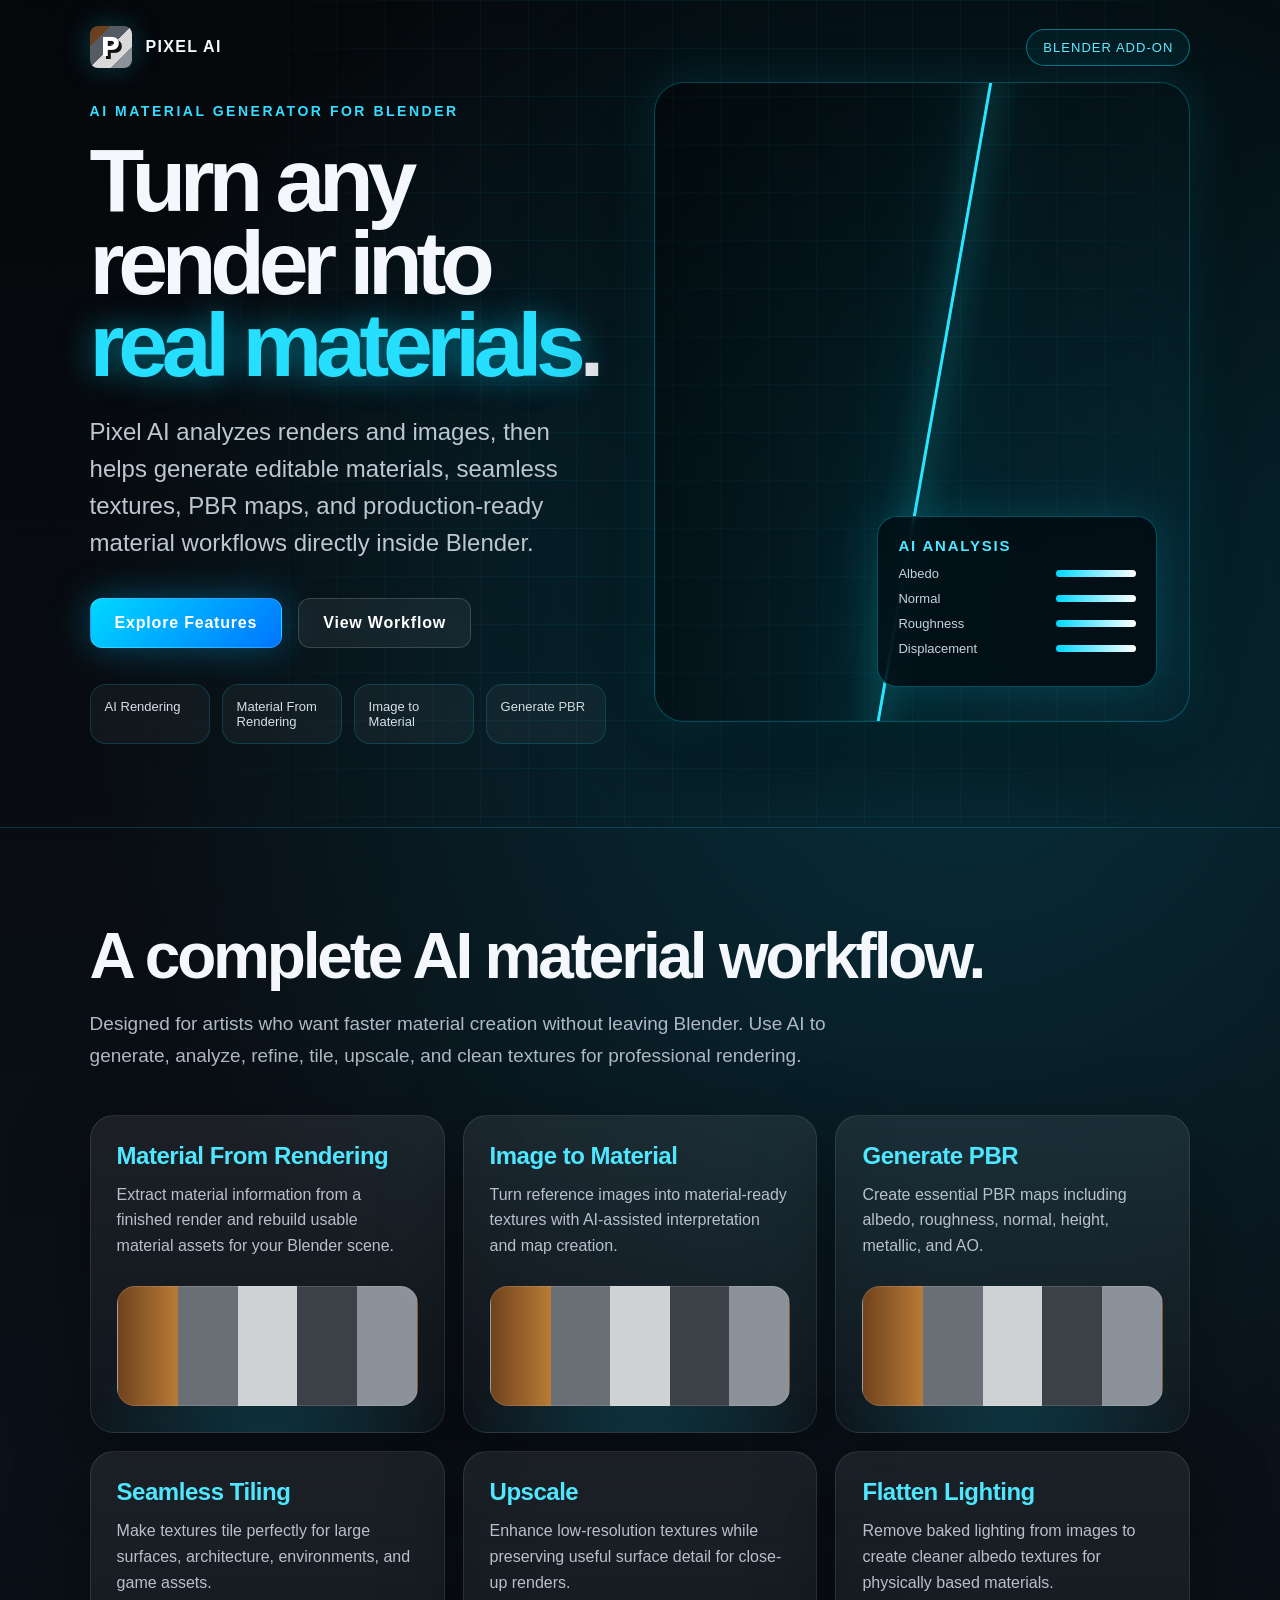
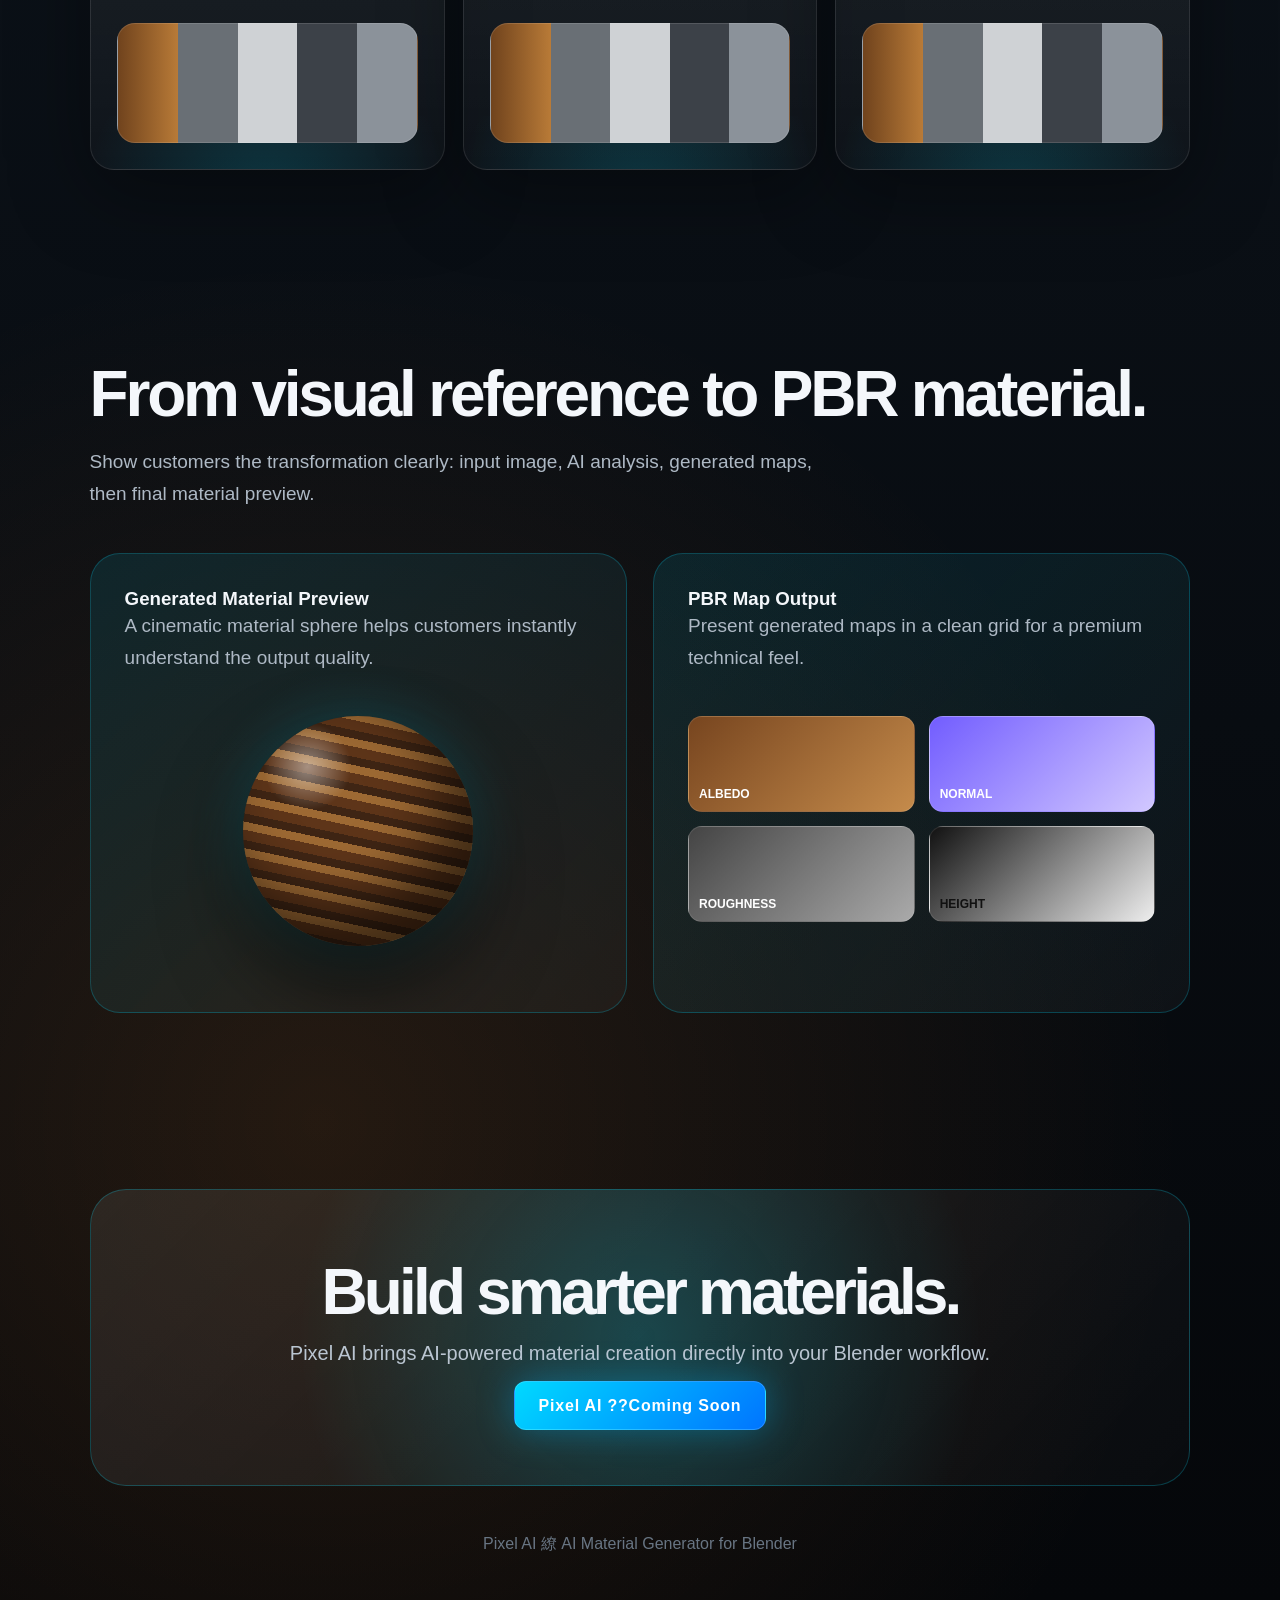
==== index.html @ 874cef68 "First draft html" ====
<!DOCTYPE html>
<html lang="en">
<head>
  <meta charset="UTF-8" />
  <meta name="viewport" content="width=device-width, initial-scale=1.0" />
  <title>Pixel AI ??Blender AI Material Addon</title>
  <link rel="stylesheet" href="index.css" />
  <script src="index.js" defer></script>
</head>
<body>
  <main class="page">
    <section class="hero">
      <div class="nav">
        <div class="brand">
          <div class="logo"><span>P</span></div>
          PIXEL AI
        </div>
        <div class="pill">BLENDER ADD-ON</div>
      </div>
      <div class="hero-content">
        <div class="eyebrow">AI MATERIAL GENERATOR FOR BLENDER</div>
        <h1>Turn any render into <span class="highlight">real materials</span>.</h1>
        <p class="subtitle">Pixel AI analyzes renders and images, then helps generate editable materials, seamless textures, PBR maps, and production-ready material workflows directly inside Blender.</p>
        <div class="actions">
          <a class="button primary" href="#features">Explore Features</a>
          <a class="button secondary" href="#workflow">View Workflow</a>
        </div>
        <div class="feature-strip">
          <div class="mini-card">AI Rendering</div>
          <div class="mini-card">Material From Rendering</div>
          <div class="mini-card">Image to Material</div>
          <div class="mini-card">Generate PBR</div>
        </div>
      </div>
      <div class="visual">
        <div class="scan-line"></div>
        <div class="floating-panel">
          <h3>AI ANALYSIS</h3>
          <div class="map-row"><span>Albedo</span><div class="bar"></div></div>
          <div class="map-row"><span>Normal</span><div class="bar"></div></div>
          <div class="map-row"><span>Roughness</span><div class="bar"></div></div>
          <div class="map-row"><span>Displacement</span><div class="bar"></div></div>
        </div>
      </div>
    </section>

    <section class="section" id="features">
      <h2 class="section-title">A complete AI material workflow.</h2>
      <p class="section-text">Designed for artists who want faster material creation without leaving Blender. Use AI to generate, analyze, refine, tile, upscale, and clean textures for professional rendering.</p>
      <div class="grid">
        <div class="card">
          <h3>Material From Rendering</h3>
          <p>Extract material information from a finished render and rebuild usable material assets for your Blender scene.</p>
          <div class="material-preview"></div>
        </div>
        <div class="card">
          <h3>Image to Material</h3>
          <p>Turn reference images into material-ready textures with AI-assisted interpretation and map creation.</p>
          <div class="material-preview"></div>
        </div>
        <div class="card">
          <h3>Generate PBR</h3>
          <p>Create essential PBR maps including albedo, roughness, normal, height, metallic, and AO.</p>
          <div class="material-preview"></div>
        </div>
        <div class="card">
          <h3>Seamless Tiling</h3>
          <p>Make textures tile perfectly for large surfaces, architecture, environments, and game assets.</p>
          <div class="material-preview"></div>
        </div>
        <div class="card">
          <h3>Upscale</h3>
          <p>Enhance low-resolution textures while preserving useful surface detail for close-up renders.</p>
          <div class="material-preview"></div>
        </div>
        <div class="card">
          <h3>Flatten Lighting</h3>
          <p>Remove baked lighting from images to create cleaner albedo textures for physically based materials.</p>
          <div class="material-preview"></div>
        </div>
      </div>
    </section>

    <section class="section" id="workflow">
      <h2 class="section-title">From visual reference to PBR material.</h2>
      <p class="section-text">Show customers the transformation clearly: input image, AI analysis, generated maps, then final material preview.</p>
      <div class="workflow">
        <div class="big-panel">
          <h3>Generated Material Preview</h3>
          <p class="section-text">A cinematic material sphere helps customers instantly understand the output quality.</p>
          <div class="sphere"></div>
        </div>
        <div class="big-panel">
          <h3>PBR Map Output</h3>
          <p class="section-text">Present generated maps in a clean grid for a premium technical feel.</p>
          <div class="maps">
            <div class="map">ALBEDO</div>
            <div class="map">NORMAL</div>
            <div class="map">ROUGHNESS</div>
            <div class="map">HEIGHT</div>
          </div>
        </div>
      </div>
    </section>

    <section class="footer-cta">
      <h2>Build smarter materials.</h2>
      <p>Pixel AI brings AI-powered material creation directly into your Blender workflow.</p>
      <a class="button primary" href="#">Pixel AI ??Coming Soon</a>
    </section>
    <footer>Pixel AI 繚 AI Material Generator for Blender</footer>
  </main>
</body>
</html>
---- index.css ----
* {
  box-sizing: border-box;
  margin: 0;
  padding: 0;
}

body {
  background: #05070a;
  color: #f4f7fb;
  font-family: Inter, Arial, sans-serif;
  overflow-x: hidden;
}

.page {
  width: 100%;
  background:
    radial-gradient(circle at 75% 20%, rgba(0, 210, 255, .18), transparent 32%),
    radial-gradient(circle at 25% 85%, rgba(255, 140, 40, .12), transparent 30%),
    linear-gradient(180deg, #05070a 0%, #0b1118 45%, #05070a 100%);
}

.hero {
  position: relative;
  min-height: 92vh;
  padding: 56px 7vw 80px;
  display: grid;
  grid-template-columns: .95fr 1.05fr;
  align-items: center;
  gap: 48px;
  overflow: hidden;
  border-bottom: 1px solid rgba(0, 220, 255, .2);
}

.hero::before {
  content: "";
  position: absolute;
  inset: 0;
  background-image:
    linear-gradient(rgba(0, 220, 255, .055) 1px, transparent 1px),
    linear-gradient(90deg, rgba(0, 220, 255, .055) 1px, transparent 1px);
  background-size: 48px 48px;
  mask-image: linear-gradient(90deg, transparent, #000 45%, #000 80%, transparent);
}

.nav {
  position: absolute;
  top: 26px;
  left: 7vw;
  right: 7vw;
  display: flex;
  justify-content: space-between;
  align-items: center;
  z-index: 3;
}

.brand {
  display: flex;
  align-items: center;
  gap: 14px;
  font-weight: 900;
  letter-spacing: .08em;
}

.logo {
  width: 42px;
  height: 42px;
  border-radius: 8px;
  background: linear-gradient(135deg, #6b401d 0 25%, #555b64 25% 50%, #d9d9d9 50% 75%, #8c929a 75% 100%);
  display: grid;
  place-items: center;
  box-shadow: 0 0 28px rgba(0, 220, 255, .25);
  image-rendering: pixelated;
}

.logo span {
  color: white;
  font-size: 26px;
  font-weight: 950;
  text-shadow: 3px 3px 0 #111;
}

.pill {
  border: 1px solid rgba(0, 220, 255, .45);
  color: #64e8ff;
  padding: 10px 16px;
  border-radius: 999px;
  font-size: 13px;
  letter-spacing: .08em;
  background: rgba(0, 220, 255, .06);
}

.hero-content {
  position: relative;
  z-index: 2;
  padding-top: 44px;
}

.eyebrow {
  color: #36dbff;
  font-weight: 800;
  letter-spacing: .18em;
  font-size: 14px;
  margin-bottom: 20px;
}

h1 {
  font-size: clamp(52px, 7vw, 104px);
  line-height: .92;
  letter-spacing: -.07em;
  margin-bottom: 26px;
  max-width: 840px;
}

.highlight {
  color: #26dfff;
  text-shadow: 0 0 32px rgba(0, 220, 255, .5);
}

.subtitle {
  color: #bdc7d2;
  font-size: clamp(18px, 2vw, 24px);
  line-height: 1.55;
  max-width: 620px;
  margin-bottom: 36px;
}

.actions {
  display: flex;
  flex-wrap: wrap;
  gap: 16px;
  margin-bottom: 36px;
}

.button {
  padding: 15px 24px;
  border-radius: 12px;
  font-weight: 800;
  letter-spacing: .05em;
  text-decoration: none;
  color: white;
  border: 1px solid rgba(255, 255, 255, .16);
}

.primary {
  background: linear-gradient(135deg, #00d9ff, #0075ff);
  box-shadow: 0 0 36px rgba(0, 183, 255, .35);
}

.secondary {
  background: rgba(255, 255, 255, .06);
  backdrop-filter: blur(10px);
}

.feature-strip {
  display: grid;
  grid-template-columns: repeat(4, minmax(120px, 1fr));
  gap: 12px;
  max-width: 680px;
}

.mini-card {
  border: 1px solid rgba(0, 220, 255, .18);
  background: rgba(255, 255, 255, .045);
  padding: 14px;
  border-radius: 16px;
  color: #d7dee8;
  font-size: 13px;
}

.visual {
  position: relative;
  z-index: 2;
  height: 640px;
  border-radius: 30px;
  overflow: hidden;
  background:
    linear-gradient(90deg, rgba(0, 0, 0, .45), rgba(0, 0, 0, 0)),
    url("img/wide_cinematic_promotional_banner_for_a_blender_a.png");
  background-size: cover;
  background-position: center;
  border: 1px solid rgba(0, 220, 255, .28);
  box-shadow: 0 30px 120px rgba(0, 0, 0, .6), 0 0 50px rgba(0, 220, 255, .16);
}

.scan-line {
  position: absolute;
  top: -10%;
  bottom: -10%;
  left: 52%;
  width: 3px;
  background: #29e6ff;
  box-shadow: 0 0 30px #29e6ff, 0 0 90px #29e6ff;
  transform: rotate(10deg);
}

.floating-panel {
  position: absolute;
  right: 32px;
  bottom: 34px;
  width: 280px;
  padding: 20px;
  border-radius: 20px;
  border: 1px solid rgba(0, 220, 255, .32);
  background: rgba(2, 10, 16, .78);
  backdrop-filter: blur(18px);
  box-shadow: 0 0 50px rgba(0, 220, 255, .16);
}

.floating-panel h3 {
  color: #4fe7ff;
  margin-bottom: 12px;
  font-size: 15px;
  letter-spacing: .12em;
}

.map-row {
  display: flex;
  align-items: center;
  justify-content: space-between;
  margin: 10px 0;
  color: #c8d3dd;
  font-size: 13px;
}

.bar {
  width: 80px;
  height: 7px;
  border-radius: 999px;
  background: linear-gradient(90deg, #00d9ff, #fff);
}

.section {
  padding: 96px 7vw;
}

.section-title {
  font-size: clamp(36px, 5vw, 68px);
  line-height: 1;
  letter-spacing: -.05em;
  margin-bottom: 20px;
}

.section-text {
  color: #aeb9c5;
  max-width: 760px;
  font-size: 19px;
  line-height: 1.7;
  margin-bottom: 42px;
}

.grid {
  display: grid;
  grid-template-columns: repeat(3, 1fr);
  gap: 18px;
}

.card {
  min-height: 310px;
  border-radius: 24px;
  padding: 26px;
  border: 1px solid rgba(255, 255, 255, .1);
  background: linear-gradient(180deg, rgba(255, 255, 255, .075), rgba(255, 255, 255, .025));
  box-shadow: 0 24px 80px rgba(0, 0, 0, .35);
  overflow: hidden;
  position: relative;
}

.card::after {
  content: "";
  position: absolute;
  inset: auto -20% -40% -20%;
  height: 180px;
  background: radial-gradient(circle, rgba(0, 220, 255, .18), transparent 70%);
}

.card h3 {
  font-size: 24px;
  color: #4fe7ff;
  margin-bottom: 12px;
  letter-spacing: -.02em;
}

.card p {
  color: #b7c0cc;
  line-height: 1.6;
  position: relative;
  z-index: 1;
}

.material-preview {
  margin-top: 28px;
  height: 120px;
  border-radius: 18px;
  background: linear-gradient(90deg, #70431d, #b87a37 20%, #696f75 20% 40%, #cfd2d5 40% 60%, #3c4148 60% 80%, #8b929a 80%);
  image-rendering: pixelated;
  position: relative;
  z-index: 1;
  border: 1px solid rgba(255, 255, 255, .12);
}

.workflow {
  display: grid;
  grid-template-columns: 1fr 1fr;
  gap: 26px;
  align-items: stretch;
}

.big-panel {
  border-radius: 30px;
  padding: 34px;
  min-height: 460px;
  background: linear-gradient(135deg, rgba(0, 220, 255, .1), rgba(255, 255, 255, .035));
  border: 1px solid rgba(0, 220, 255, .22);
  position: relative;
  overflow: hidden;
}

.sphere {
  width: 230px;
  height: 230px;
  border-radius: 50%;
  margin: 42px auto 0;
  background:
    radial-gradient(circle at 28% 22%, rgba(255, 255, 255, .45), transparent 18%),
    repeating-linear-gradient(12deg, #5e3519 0 10px, #9d6933 10px 18px, #3f2514 18px 26px);
  box-shadow:
    inset -30px -35px 60px rgba(0, 0, 0, .6),
    0 40px 80px rgba(0, 0, 0, .55),
    0 0 55px rgba(0, 220, 255, .2);
}

.maps {
  display: grid;
  grid-template-columns: repeat(2, 1fr);
  gap: 14px;
  margin-top: 40px;
}

.map {
  height: 96px;
  border-radius: 14px;
  border: 1px solid rgba(255, 255, 255, .1);
  display: flex;
  align-items: end;
  padding: 10px;
  color: white;
  font-size: 12px;
  font-weight: 800;
}

.map:nth-child(1) {
  background: linear-gradient(135deg, #77451f, #c58b4b);
}

.map:nth-child(2) {
  background: linear-gradient(135deg, #725dff, #d2c8ff);
}

.map:nth-child(3) {
  background: linear-gradient(135deg, #444, #aaa);
}

.map:nth-child(4) {
  background: linear-gradient(135deg, #111, #eee);
  color: #111;
}

.footer-cta {
  margin: 80px 7vw 0;
  padding: 70px;
  border-radius: 36px;
  text-align: center;
  background:
    radial-gradient(circle at center, rgba(0, 220, 255, .22), transparent 60%),
    linear-gradient(135deg, rgba(255, 255, 255, .08), rgba(255, 255, 255, .02));
  border: 1px solid rgba(0, 220, 255, .24);
}

.footer-cta h2 {
  font-size: clamp(38px, 5vw, 74px);
  line-height: 1;
  letter-spacing: -.06em;
  margin-bottom: 18px;
}

.footer-cta p {
  color: #bac5d1;
  font-size: 20px;
  margin-bottom: 32px;
}

footer {
  padding: 48px 7vw;
  color: #687583;
  text-align: center;
}

@media (max-width: 980px) {
  .hero,
  .workflow {
    grid-template-columns: 1fr;
  }

  .visual {
    height: 480px;
  }

  .grid {
    grid-template-columns: 1fr;
  }

  .feature-strip {
    grid-template-columns: repeat(2, 1fr);
  }
}
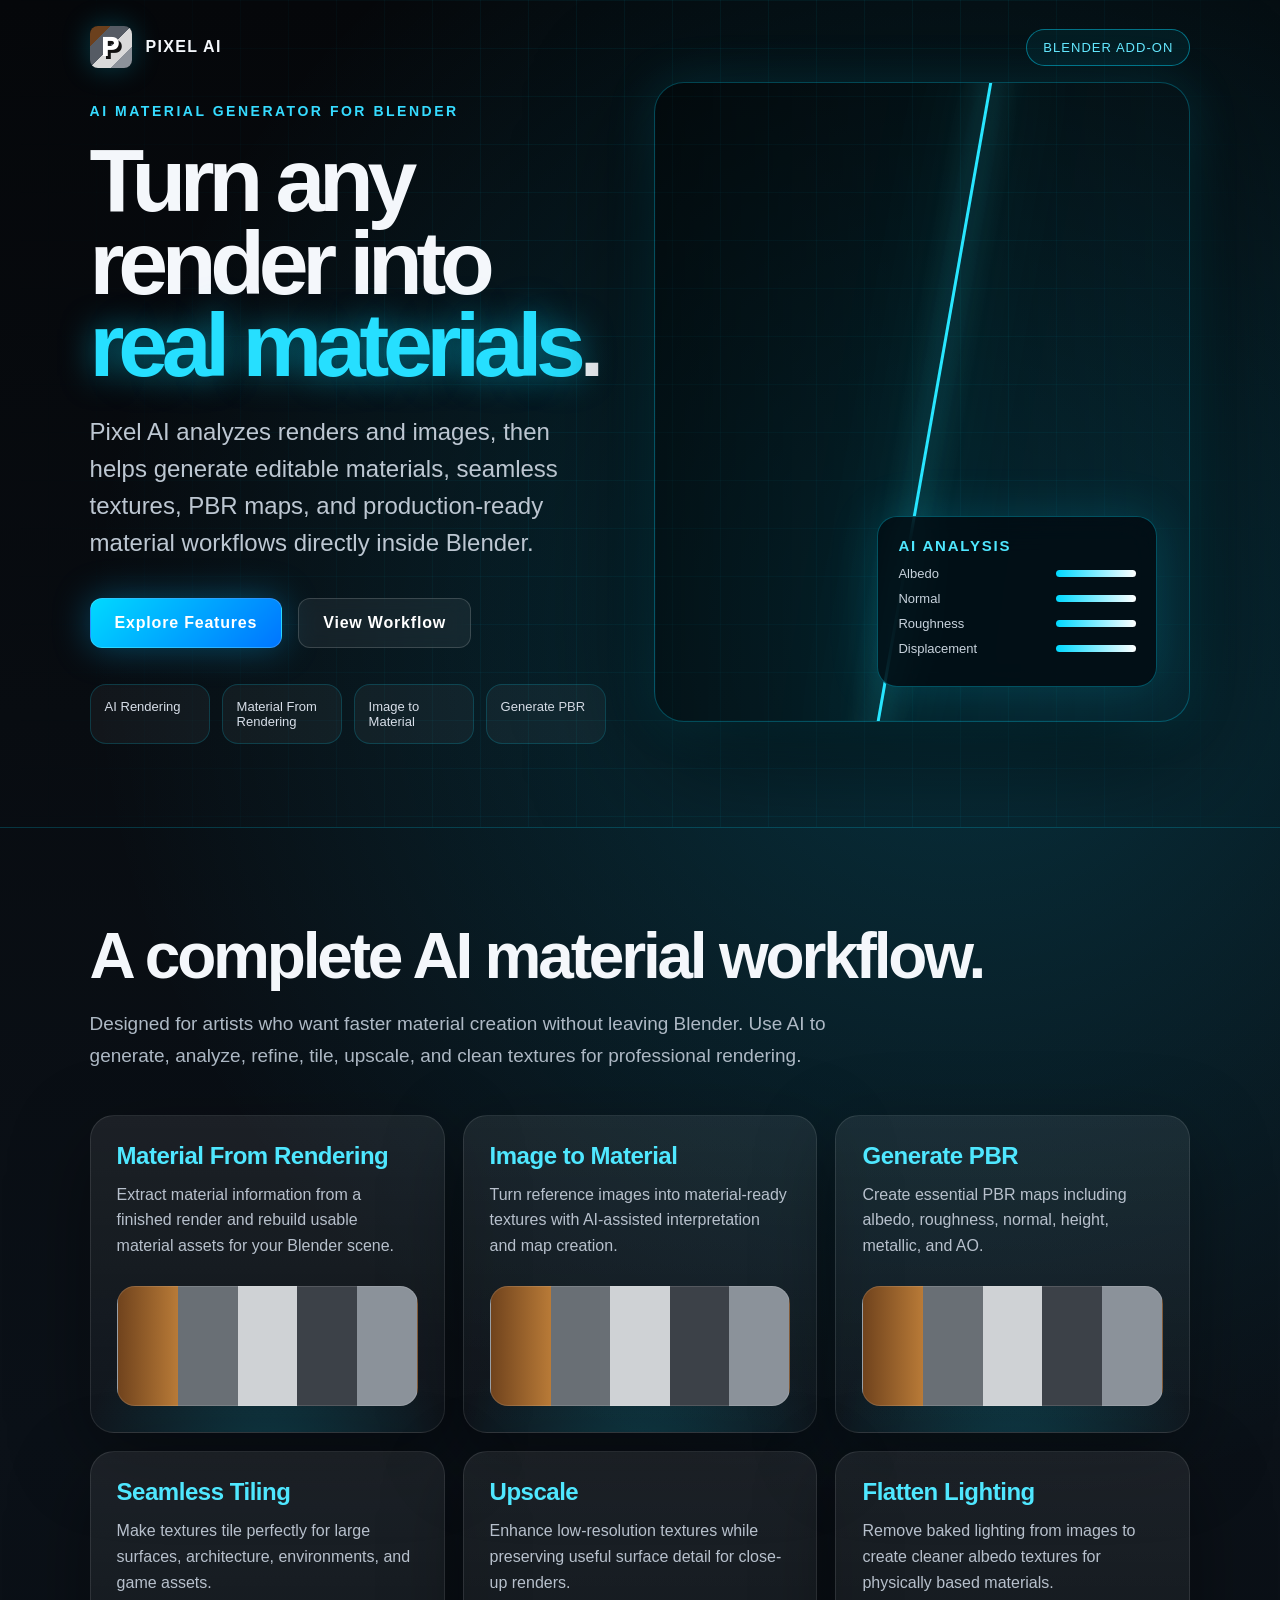
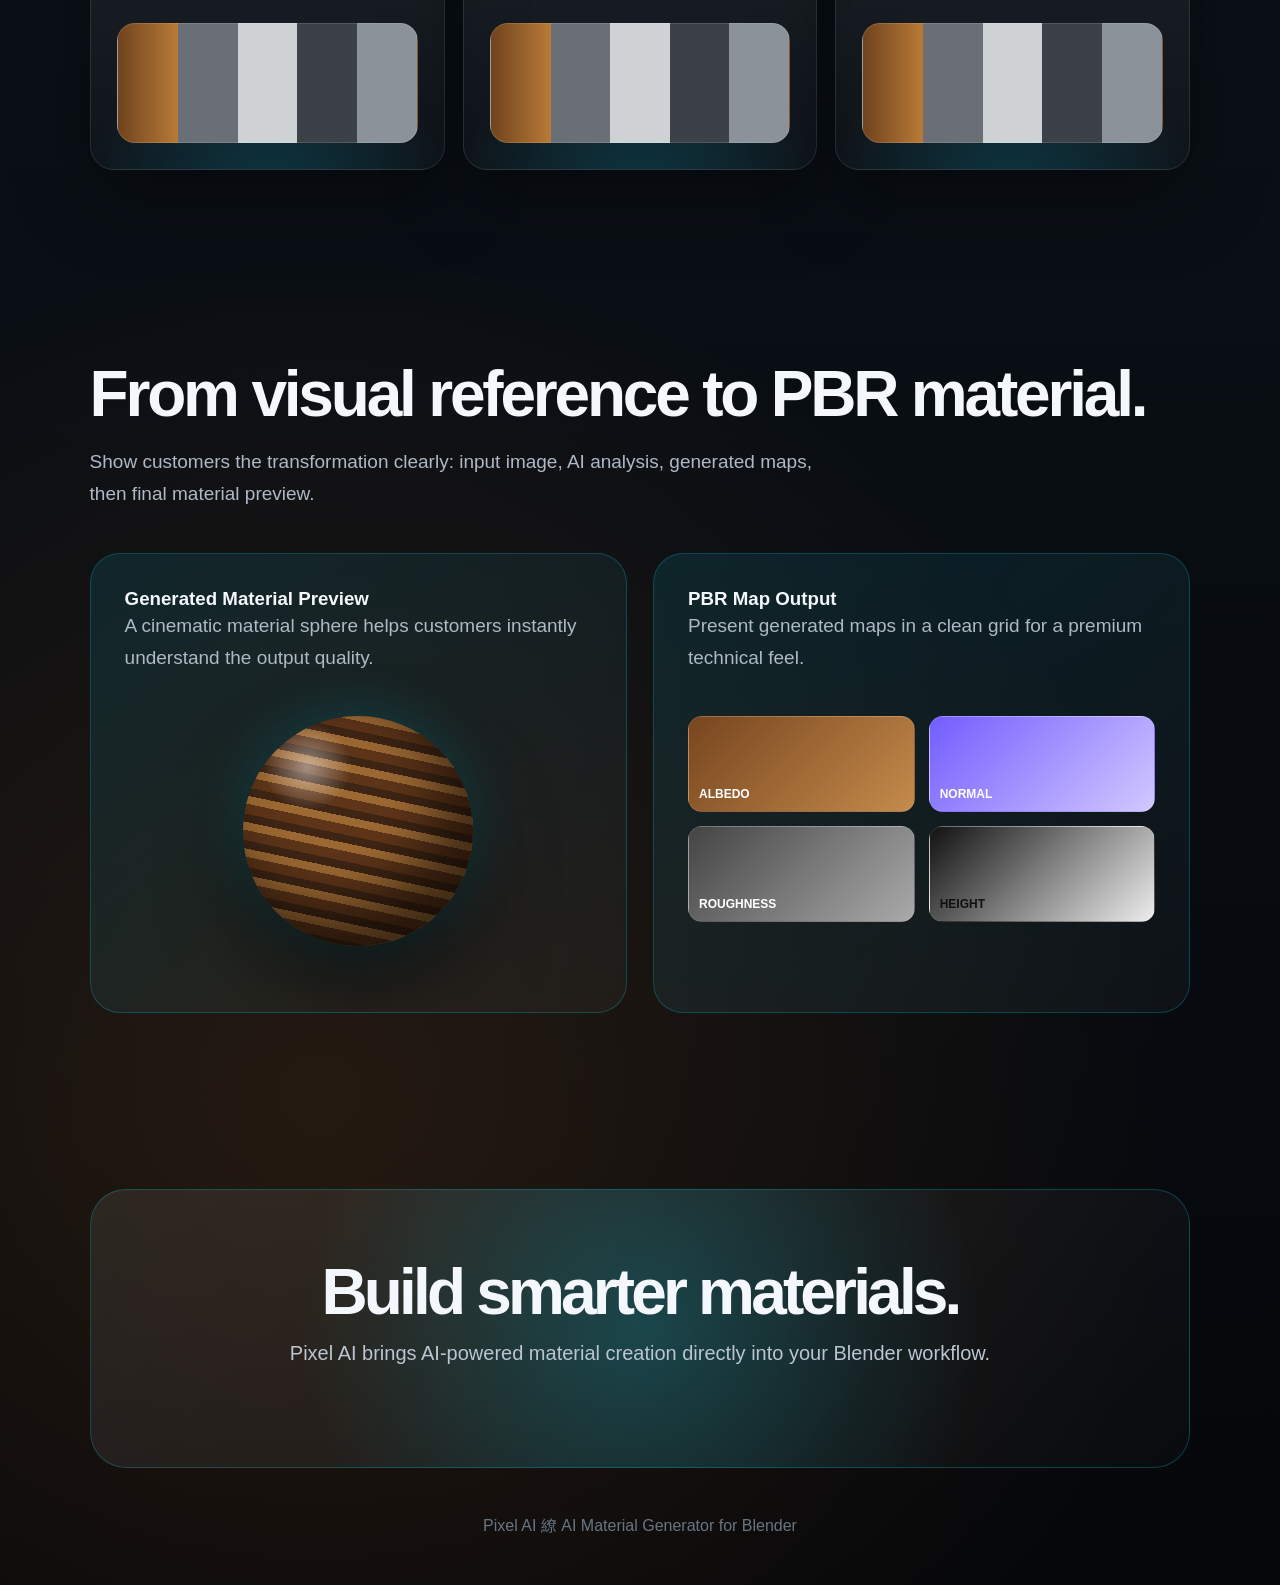
==== commit 4bade177: "First draft html" ====
--- a/index.html
+++ b/index.html
@@ -106,7 +106,6 @@
     <section class="footer-cta">
       <h2>Build smarter materials.</h2>
       <p>Pixel AI brings AI-powered material creation directly into your Blender workflow.</p>
-      <a class="button primary" href="#">Pixel AI ??Coming Soon</a>
     </section>
     <footer>Pixel AI 繚 AI Material Generator for Blender</footer>
   </main>
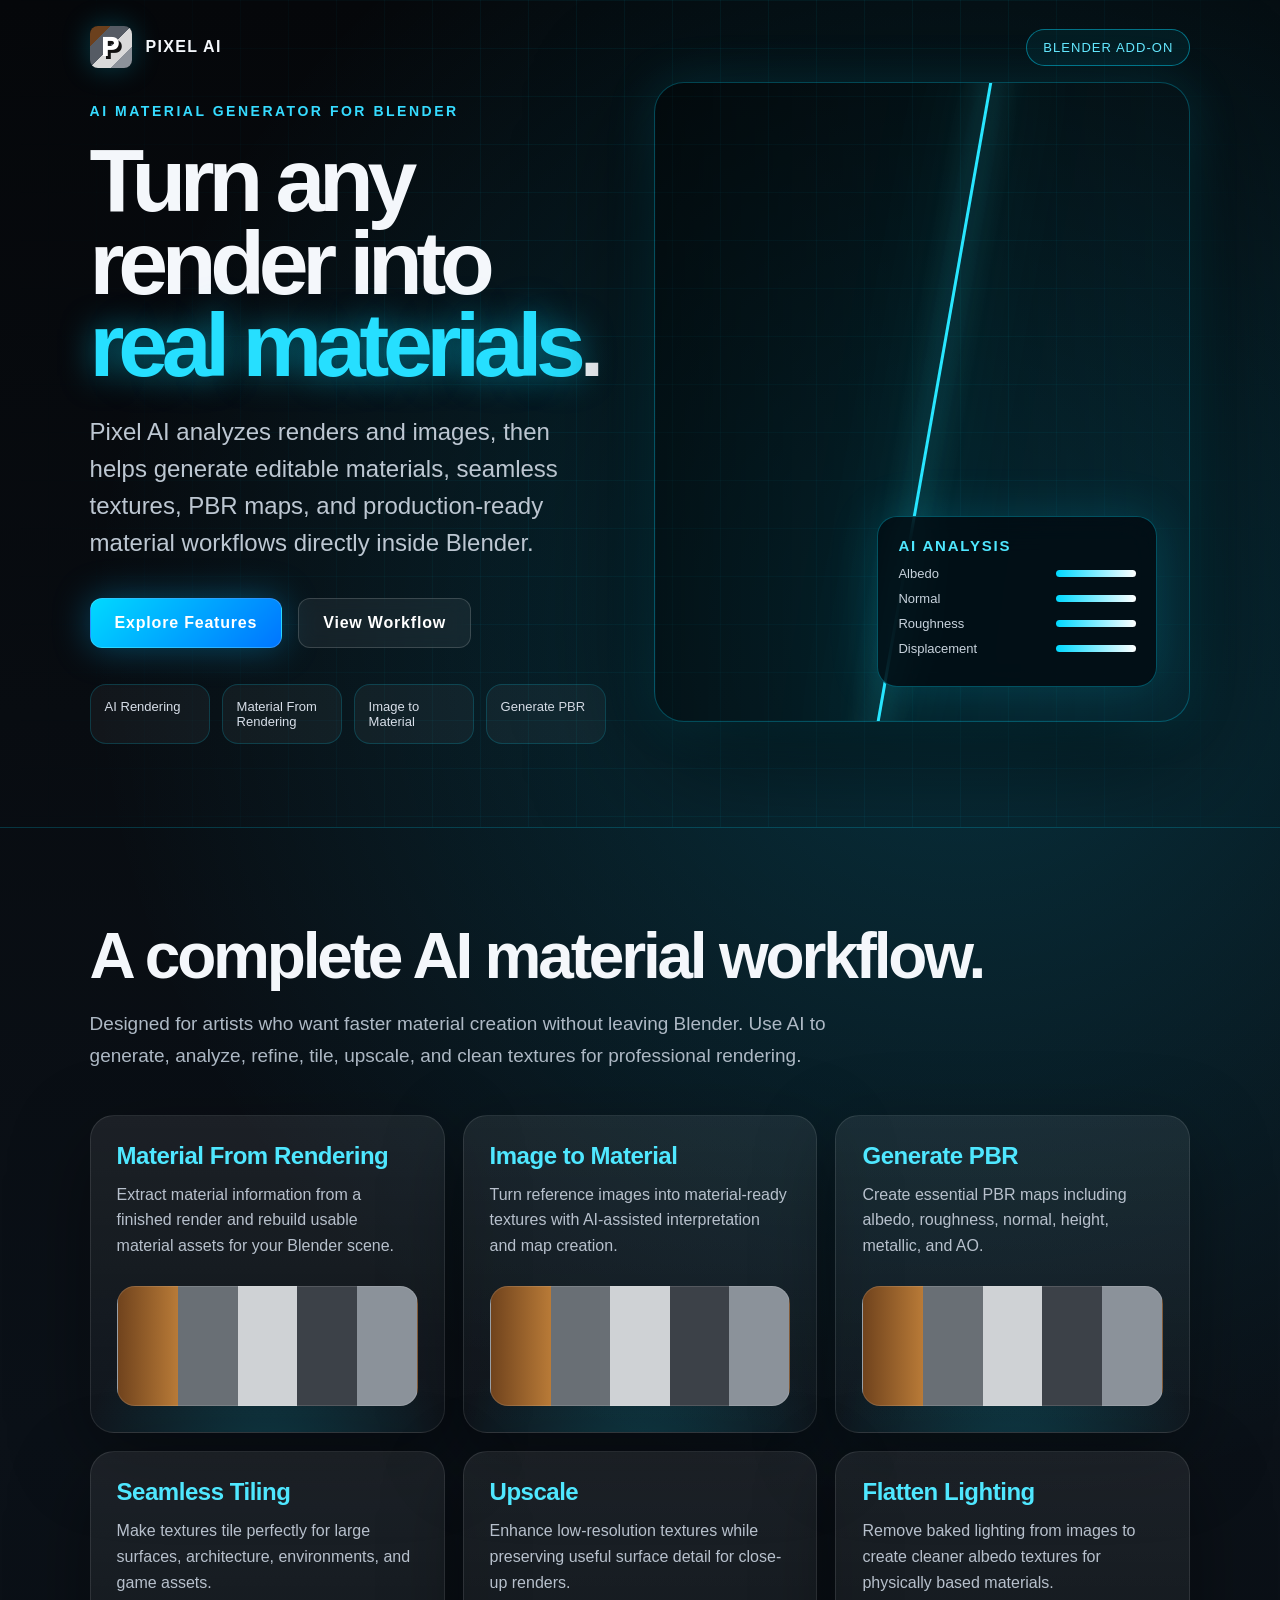
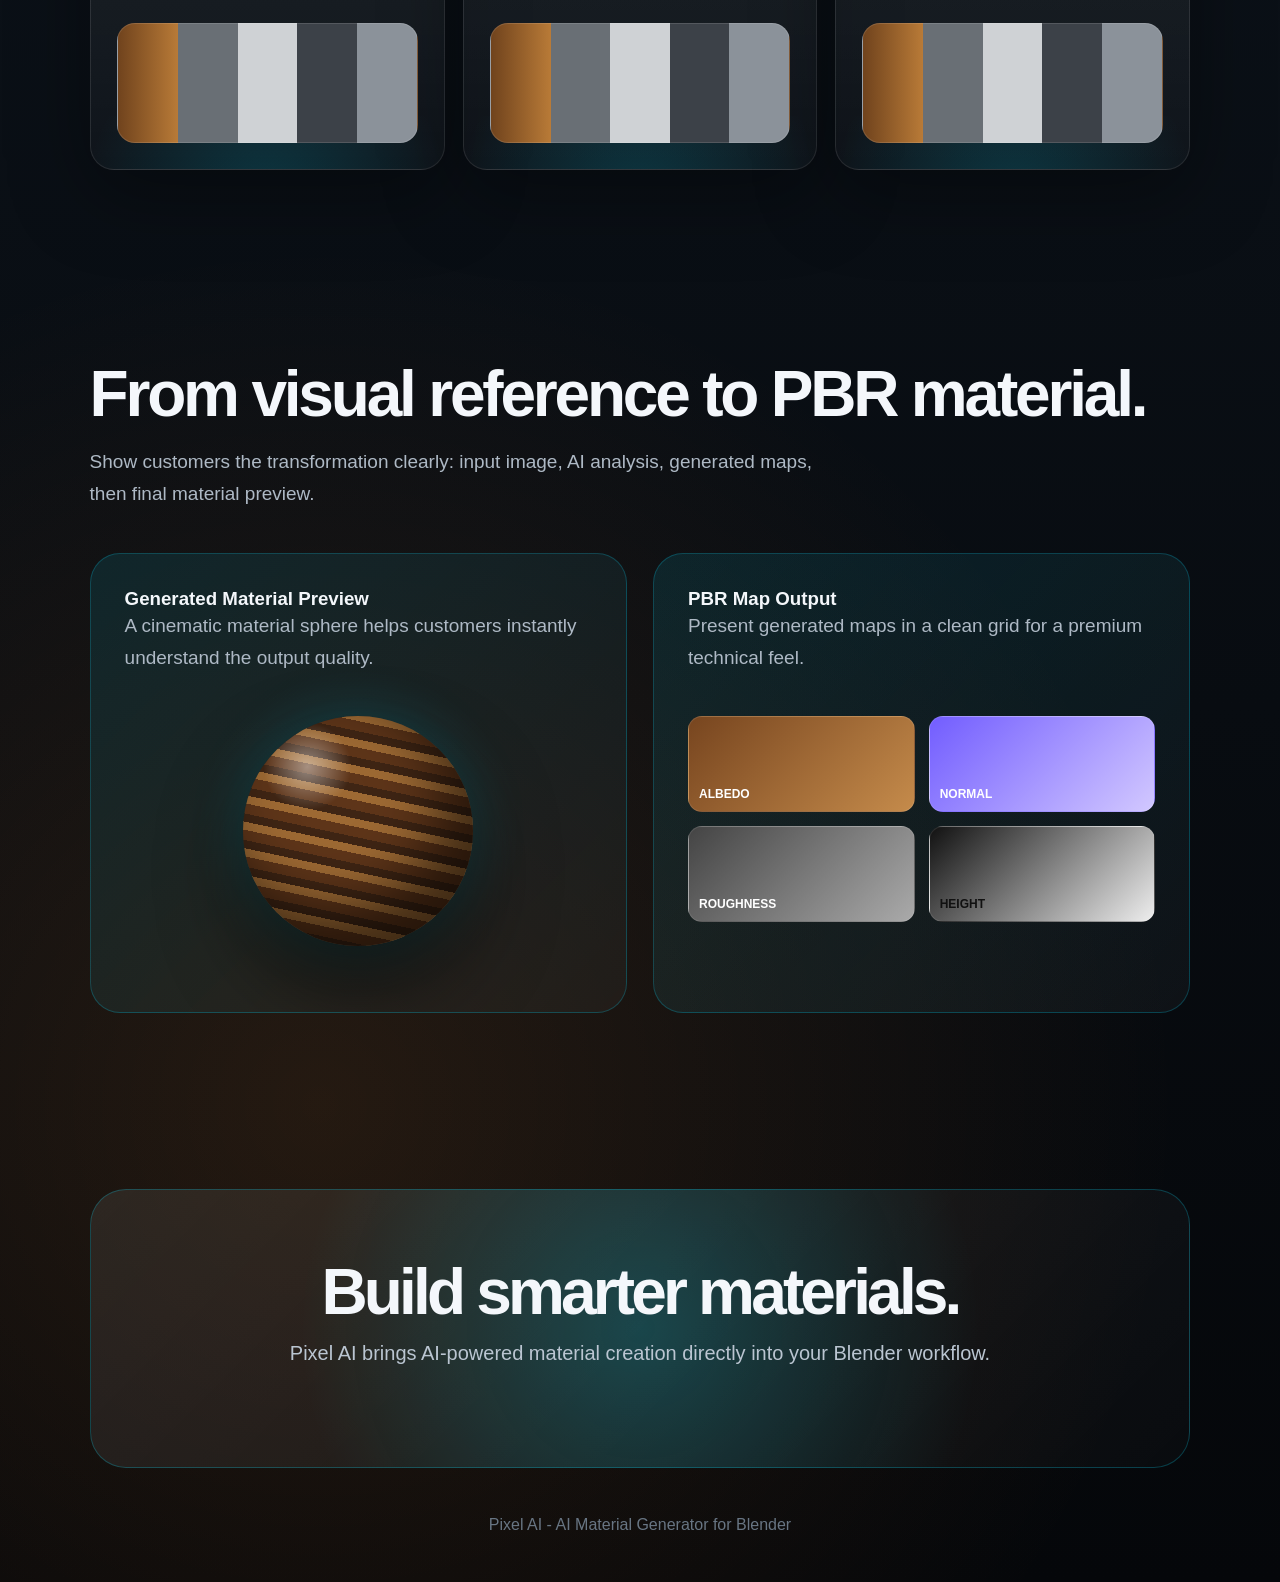
==== commit e043ca46: "v2" ====
--- a/index.html
+++ b/index.html
@@ -3,7 +3,7 @@
 <head>
   <meta charset="UTF-8" />
   <meta name="viewport" content="width=device-width, initial-scale=1.0" />
-  <title>Pixel AI ??Blender AI Material Addon</title>
+  <title>Pixel AI - Blender AI Material Addon</title>
   <link rel="stylesheet" href="index.css" />
   <script src="index.js" defer></script>
 </head>
@@ -107,7 +107,7 @@
       <h2>Build smarter materials.</h2>
       <p>Pixel AI brings AI-powered material creation directly into your Blender workflow.</p>
     </section>
-    <footer>Pixel AI 繚 AI Material Generator for Blender</footer>
+    <footer>Pixel AI - AI Material Generator for Blender</footer>
   </main>
 </body>
 </html>
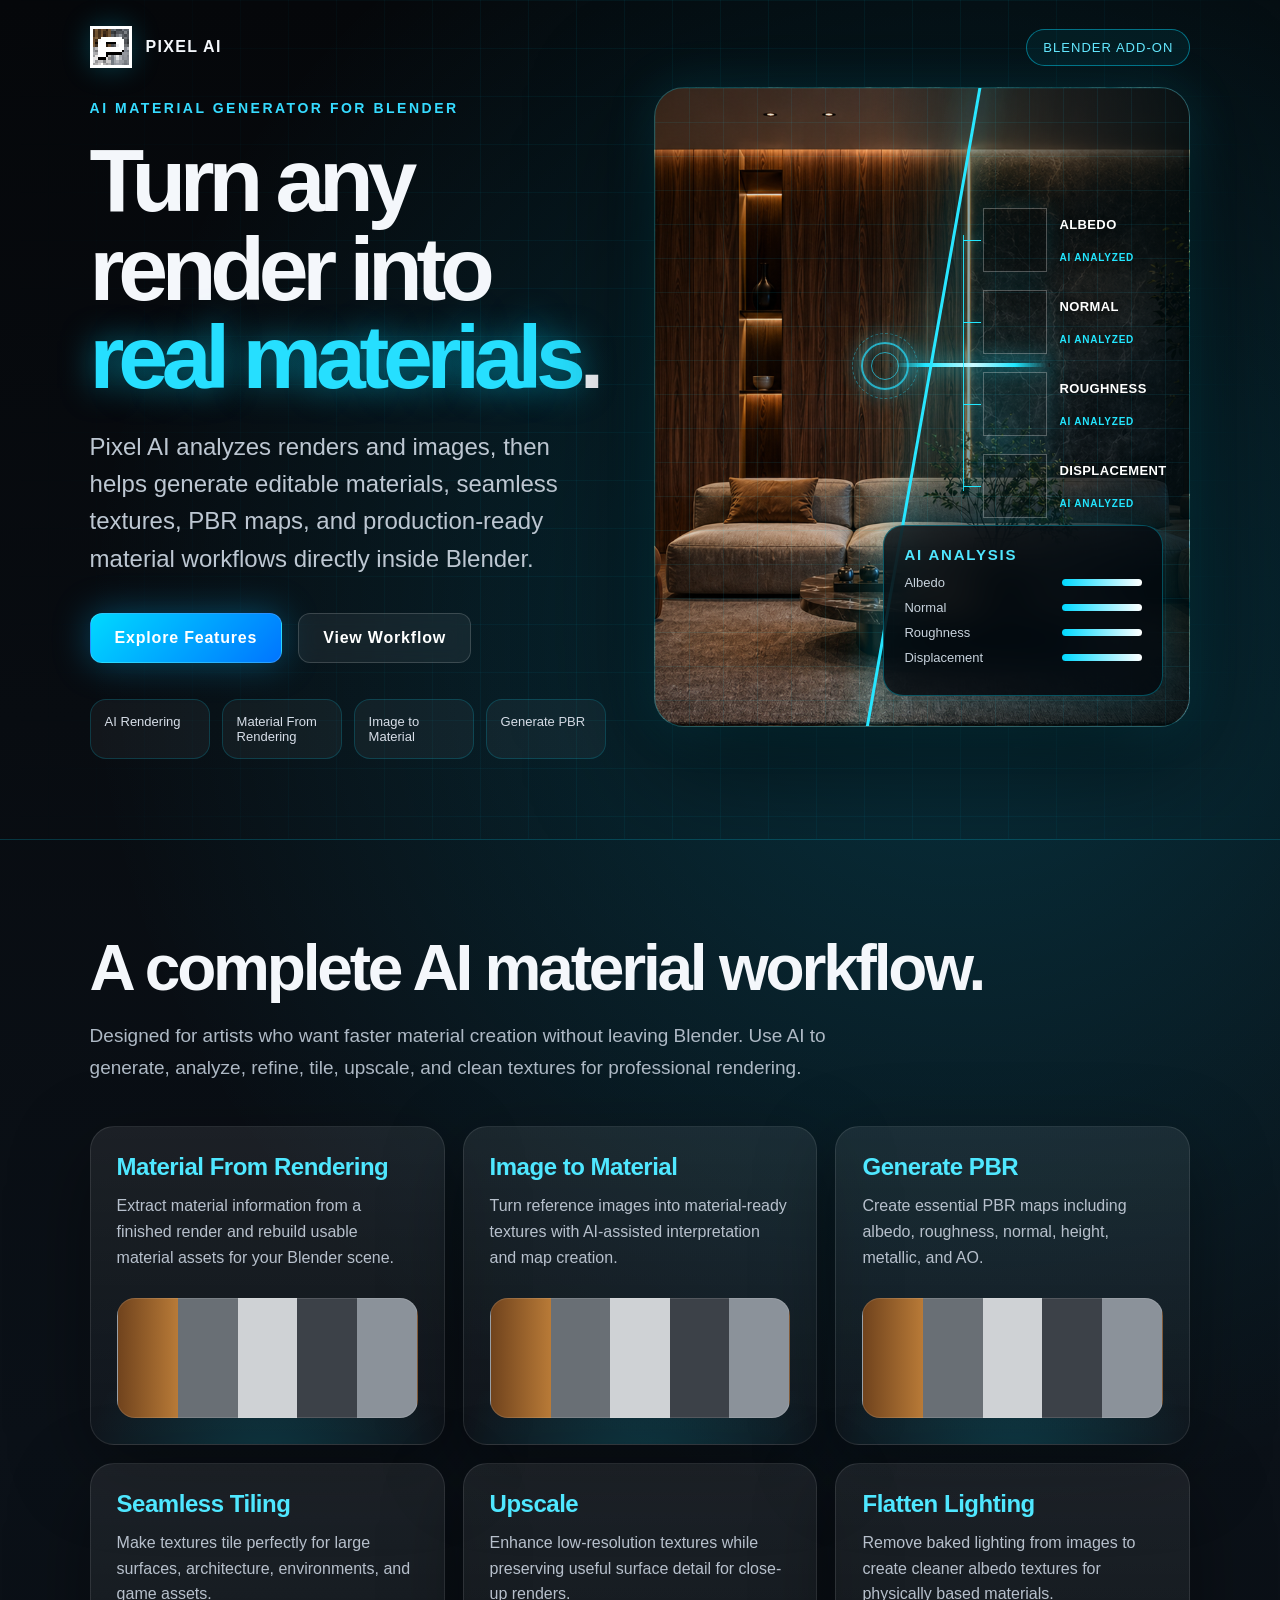
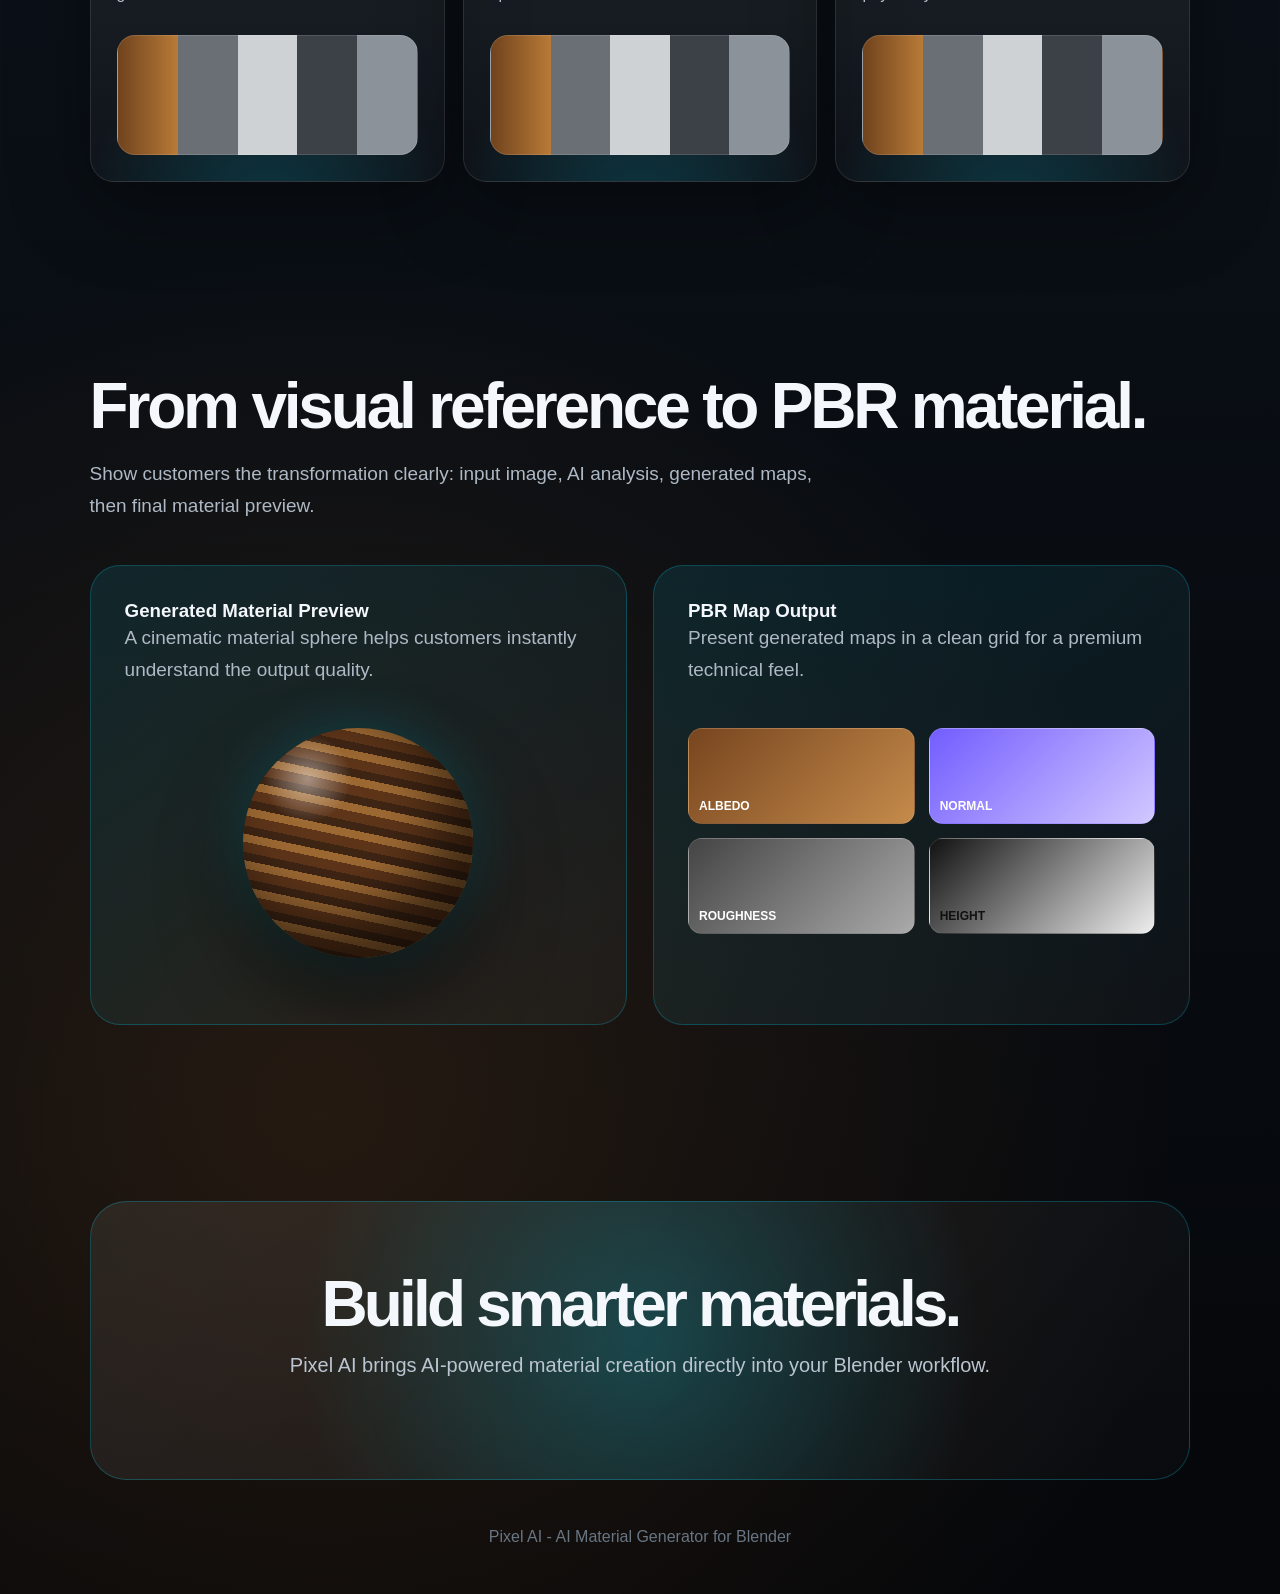
==== commit cf5ab439: "v3" ====
--- a/index.html
+++ b/index.html
@@ -4,6 +4,7 @@
   <meta charset="UTF-8" />
   <meta name="viewport" content="width=device-width, initial-scale=1.0" />
   <title>Pixel AI - Blender AI Material Addon</title>
+  <link rel="icon" href="img/5.png" type="image/png" />
   <link rel="stylesheet" href="index.css" />
   <script src="index.js" defer></script>
 </head>
@@ -12,7 +13,7 @@
     <section class="hero">
       <div class="nav">
         <div class="brand">
-          <div class="logo"><span>P</span></div>
+          <div class="logo"><img src="img/5.png" alt="Pixel AI logo" /></div>
           PIXEL AI
         </div>
         <div class="pill">BLENDER ADD-ON</div>
@@ -34,6 +35,17 @@
       </div>
       <div class="visual">
         <div class="scan-line"></div>
+        <div class="scan-effect" aria-hidden="true">
+          <div class="scan-grid"></div>
+          <div class="scan-beam"></div>
+          <div class="scan-node"></div>
+          <div class="scan-outputs">
+            <div class="scan-output albedo"><span></span><strong>ALBEDO</strong><em>AI ANALYZED</em></div>
+            <div class="scan-output normal"><span></span><strong>NORMAL</strong><em>AI ANALYZED</em></div>
+            <div class="scan-output roughness"><span></span><strong>ROUGHNESS</strong><em>AI ANALYZED</em></div>
+            <div class="scan-output displacement"><span></span><strong>DISPLACEMENT</strong><em>AI ANALYZED</em></div>
+          </div>
+        </div>
         <div class="floating-panel">
           <h3>AI ANALYSIS</h3>
           <div class="map-row"><span>Albedo</span><div class="bar"></div></div>
--- a/index.css
+++ b/index.css
@@ -10,7 +10,6 @@
   font-family: Inter, Arial, sans-serif;
   overflow-x: hidden;
 }
-
 .page {
   width: 100%;
   background:
@@ -72,11 +71,11 @@
   image-rendering: pixelated;
 }
 
-.logo span {
-  color: white;
-  font-size: 26px;
-  font-weight: 950;
-  text-shadow: 3px 3px 0 #111;
+.logo img {
+  width: 100%;
+  height: 100%;
+  border-radius: 0px;
+  object-fit: cover;
 }
 
 .pill {
@@ -105,9 +104,13 @@
 
 h1 {
   font-size: clamp(52px, 7vw, 104px);
-  line-height: .92;
+
+  line-height: .99;
+
   letter-spacing: -.07em;
+
   margin-bottom: 26px;
+
   max-width: 840px;
 }
 
@@ -174,10 +177,10 @@
   border-radius: 30px;
   overflow: hidden;
   background:
-    linear-gradient(90deg, rgba(0, 0, 0, .45), rgba(0, 0, 0, 0)),
-    url("img/wide_cinematic_promotional_banner_for_a_blender_a.png");
+    linear-gradient(90deg, rgba(0, 0, 0, .18), rgba(0, 0, 0, 0) 46%, rgba(0, 0, 0, .22)),
+    url("img/interior-design-hero-scanned.png");
   background-size: cover;
-  background-position: center;
+  background-position: center center;
   border: 1px solid rgba(0, 220, 255, .28);
   box-shadow: 0 30px 120px rgba(0, 0, 0, .6), 0 0 50px rgba(0, 220, 255, .16);
 }
@@ -186,17 +189,166 @@
   position: absolute;
   top: -10%;
   bottom: -10%;
-  left: 52%;
+  left: 50%;
   width: 3px;
   background: #29e6ff;
   box-shadow: 0 0 30px #29e6ff, 0 0 90px #29e6ff;
   transform: rotate(10deg);
+  transform-origin: center;
+  z-index: 2;
+}
+
+.scan-effect {
+  position: absolute;
+  inset: 0;
+  z-index: 1;
+  overflow: hidden;
+  pointer-events: none;
+  background:
+    linear-gradient(90deg, transparent 0 42%, rgba(0, 11, 14, .28) 52%, rgba(0, 11, 14, .82)),
+    radial-gradient(circle at 64% 54%, rgba(37, 230, 255, .2), transparent 18%);
+}
+
+.scan-grid {
+  position: absolute;
+  inset: 0;
+  background-image:
+    linear-gradient(rgba(38, 223, 255, .18) 1px, transparent 1px),
+    linear-gradient(90deg, rgba(38, 223, 255, .18) 1px, transparent 1px);
+  background-size: 34px 34px;
+  opacity: .42;
+  animation: gridPulse 3.6s ease-in-out infinite;
+}
+
+.scan-beam {
+  position: absolute;
+  top: 43%;
+  left: 44%;
+  width: 30%;
+  height: 4px;
+  background: linear-gradient(90deg, transparent, #22e8ff 22%, #d8fbff 52%, #22e8ff 78%, transparent);
+  box-shadow: 0 0 22px #22e8ff, 0 0 58px rgba(34, 232, 255, .8);
+  animation: beamSweep 3.8s ease-in-out infinite;
+}
+
+.scan-node {
+  position: absolute;
+  top: calc(43.5% - 24px);
+  left: calc(43% - 24px);
+  width: 48px;
+  height: 48px;
+  border: 2px solid rgba(38, 223, 255, .75);
+  border-radius: 50%;
+  box-shadow: 0 0 24px rgba(38, 223, 255, .55), inset 0 0 18px rgba(38, 223, 255, .32);
+  animation: nodePulse 2.2s ease-in-out infinite;
+}
+
+.scan-node::before,
+.scan-node::after {
+  content: "";
+  position: absolute;
+  inset: 8px;
+  border: 1px solid rgba(38, 223, 255, .64);
+  border-radius: 50%;
+}
+
+.scan-node::after {
+  inset: -11px;
+  border-style: dashed;
+  opacity: .62;
+  animation: nodeSpin 5s linear infinite;
+}
+
+.scan-outputs {
+  position: absolute;
+  top: 118px;
+  right: 8px;
+  width: 198px;
+  display: grid;
+  gap: 14px;
+  z-index: 2;
+}
+
+.scan-outputs::before {
+  content: "";
+  position: absolute;
+  top: 29px;
+  bottom: 29px;
+  left: -20px;
+  width: 1px;
+  background: rgba(34, 232, 255, .9);
+  box-shadow: 0 0 16px rgba(34, 232, 255, .85);
+}
+
+.scan-output {
+  position: relative;
+  display: grid;
+  grid-template-columns: 64px 1fr;
+  column-gap: 12px;
+  align-items: center;
+  min-height: 68px;
+  color: white;
+  text-shadow: 0 0 12px rgba(0, 0, 0, .8);
+}
+
+.scan-output::before {
+  content: "";
+  position: absolute;
+  top: 50%;
+  right: calc(100% + 2px);
+  width: 18px;
+  height: 1px;
+  background: #22e8ff;
+  box-shadow: 0 0 14px rgba(34, 232, 255, .85);
+}
+
+.scan-output span {
+  grid-row: span 2;
+  width: 64px;
+  height: 64px;
+  border: 1px solid rgba(255, 255, 255, .28);
+  box-shadow: 0 0 22px rgba(38, 223, 255, .12);
+  background-position: center;
+  background-size: cover;
+}
+
+.scan-output strong {
+  font-size: 13px;
+  line-height: 1;
+  font-weight: 800;
+  letter-spacing: .03em;
+}
+
+.scan-output em {
+  color: #23e6ff;
+  font-size: 10px;
+  line-height: 1;
+  font-style: normal;
+  font-weight: 800;
+  letter-spacing: .08em;
+}
+
+.scan-output.albedo span {
+  background-image: url("img/texture/Albedo.png");
+}
+
+.scan-output.normal span {
+  background-image: url("img/texture/normal.png");
+}
+
+.scan-output.roughness span {
+  background-image: url("img/texture/roughness.png");
+}
+
+.scan-output.displacement span {
+  background-image: url("img/texture/height.png");
 }
 
 .floating-panel {
   position: absolute;
-  right: 32px;
-  bottom: 34px;
+  right: 26px;
+  bottom: 30px;
+  z-index: 3;
   width: 280px;
   padding: 20px;
   border-radius: 20px;
@@ -204,6 +356,53 @@
   background: rgba(2, 10, 16, .78);
   backdrop-filter: blur(18px);
   box-shadow: 0 0 50px rgba(0, 220, 255, .16);
+}
+
+@keyframes gridPulse {
+  0%,
+  100% {
+    opacity: .28;
+  }
+
+  50% {
+    opacity: .58;
+  }
+}
+
+@keyframes beamSweep {
+  0% {
+    transform: translateX(0);
+    opacity: .62;
+  }
+
+  35%,
+  72% {
+    opacity: 1;
+  }
+
+  100% {
+    transform: translateX(18%);
+    opacity: .62;
+  }
+}
+
+@keyframes nodePulse {
+  0%,
+  100% {
+    transform: scale(.92);
+    opacity: .72;
+  }
+
+  50% {
+    transform: scale(1.04);
+    opacity: 1;
+  }
+}
+
+@keyframes nodeSpin {
+  to {
+    transform: rotate(360deg);
+  }
 }
 
 .floating-panel h3 {
@@ -405,6 +604,14 @@
     height: 480px;
   }
 
+  .scan-effect {
+    inset: 0 0 0 50%;
+  }
+
+  .scan-outputs {
+    display: none;
+  }
+
   .grid {
     grid-template-columns: 1fr;
   }
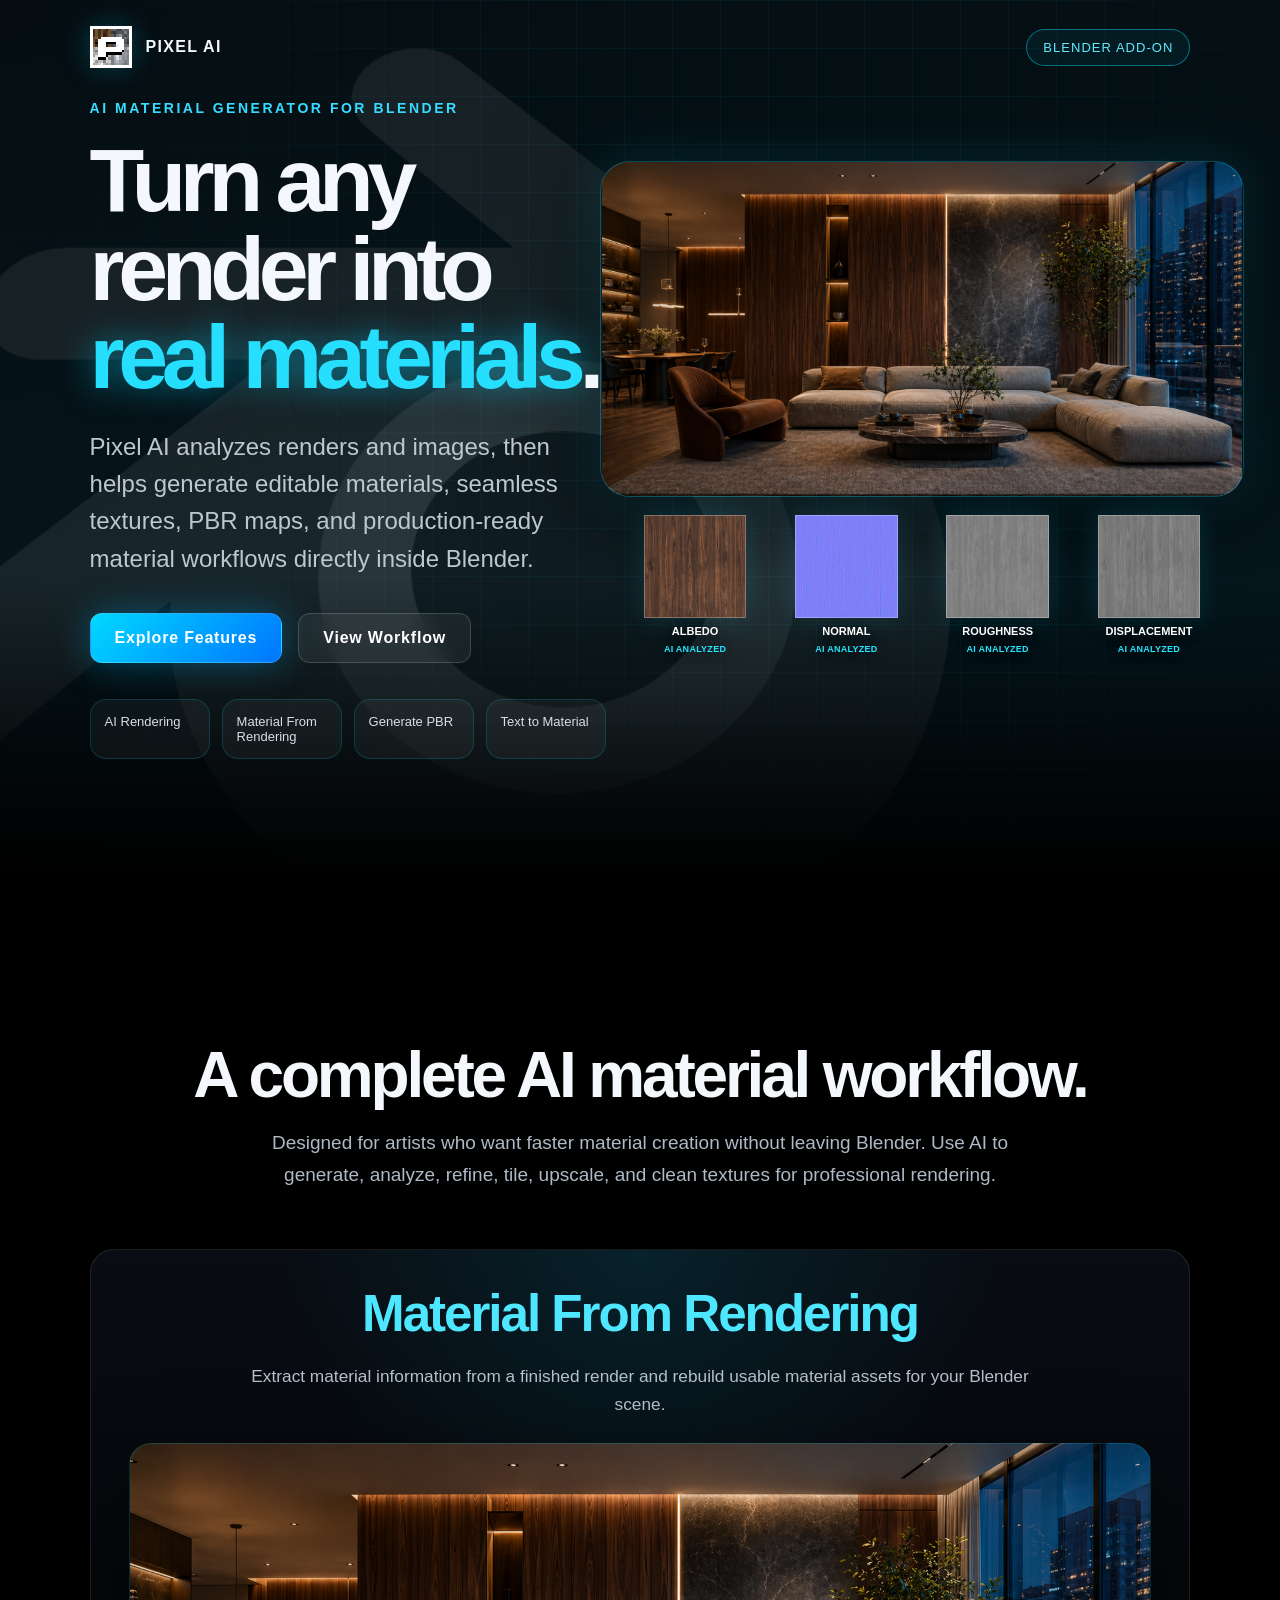
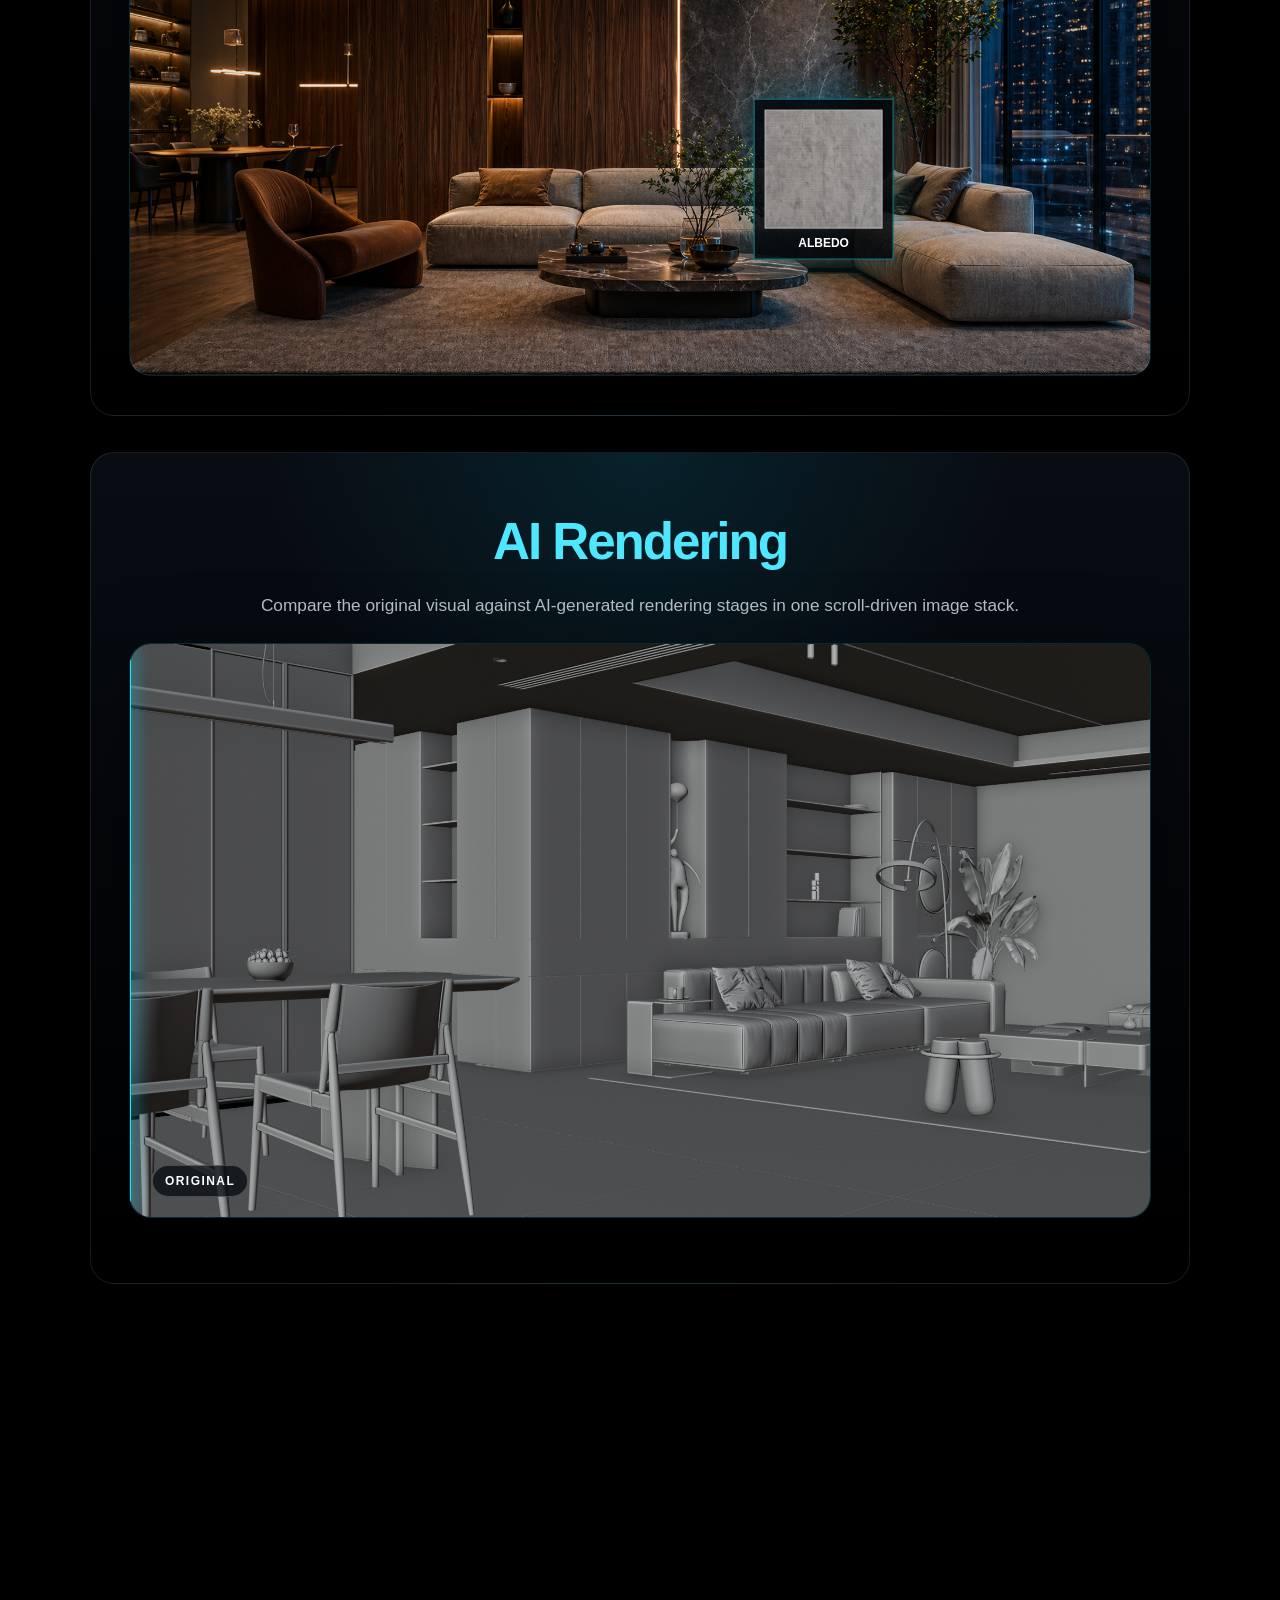
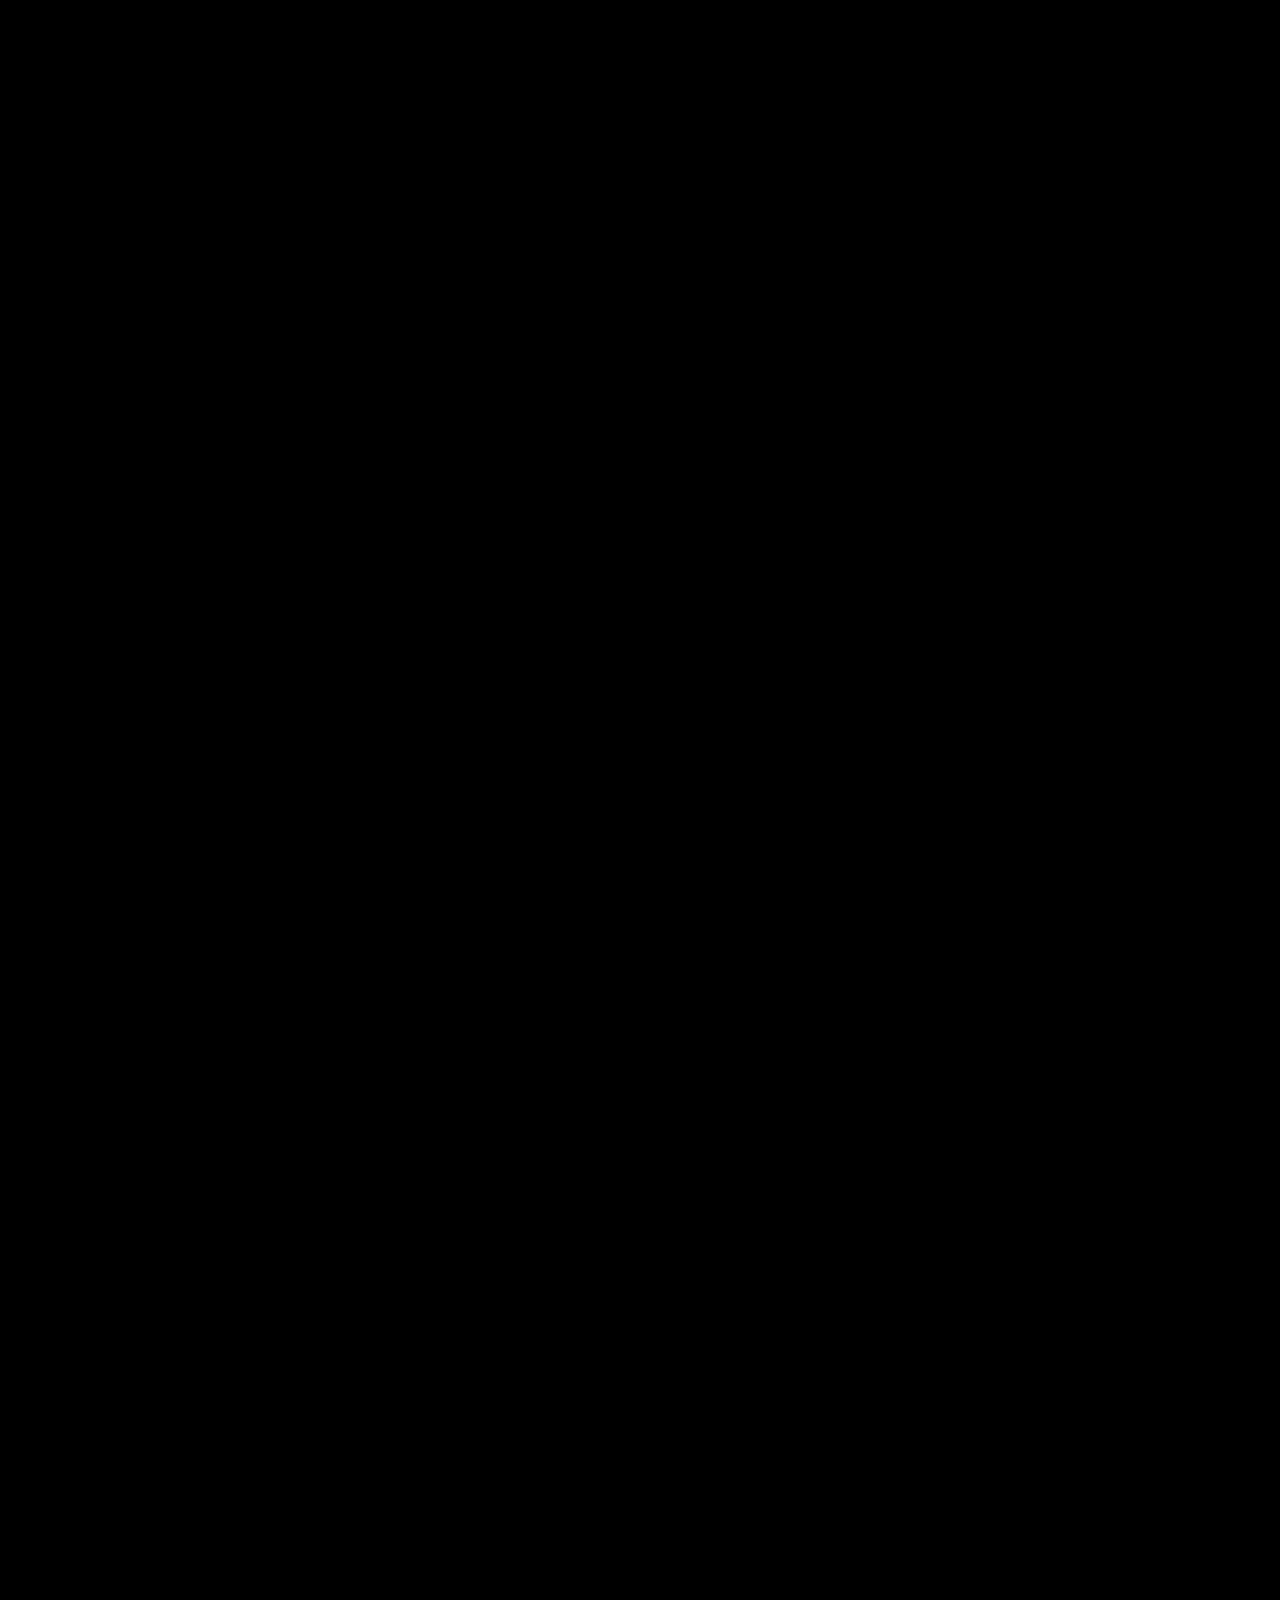
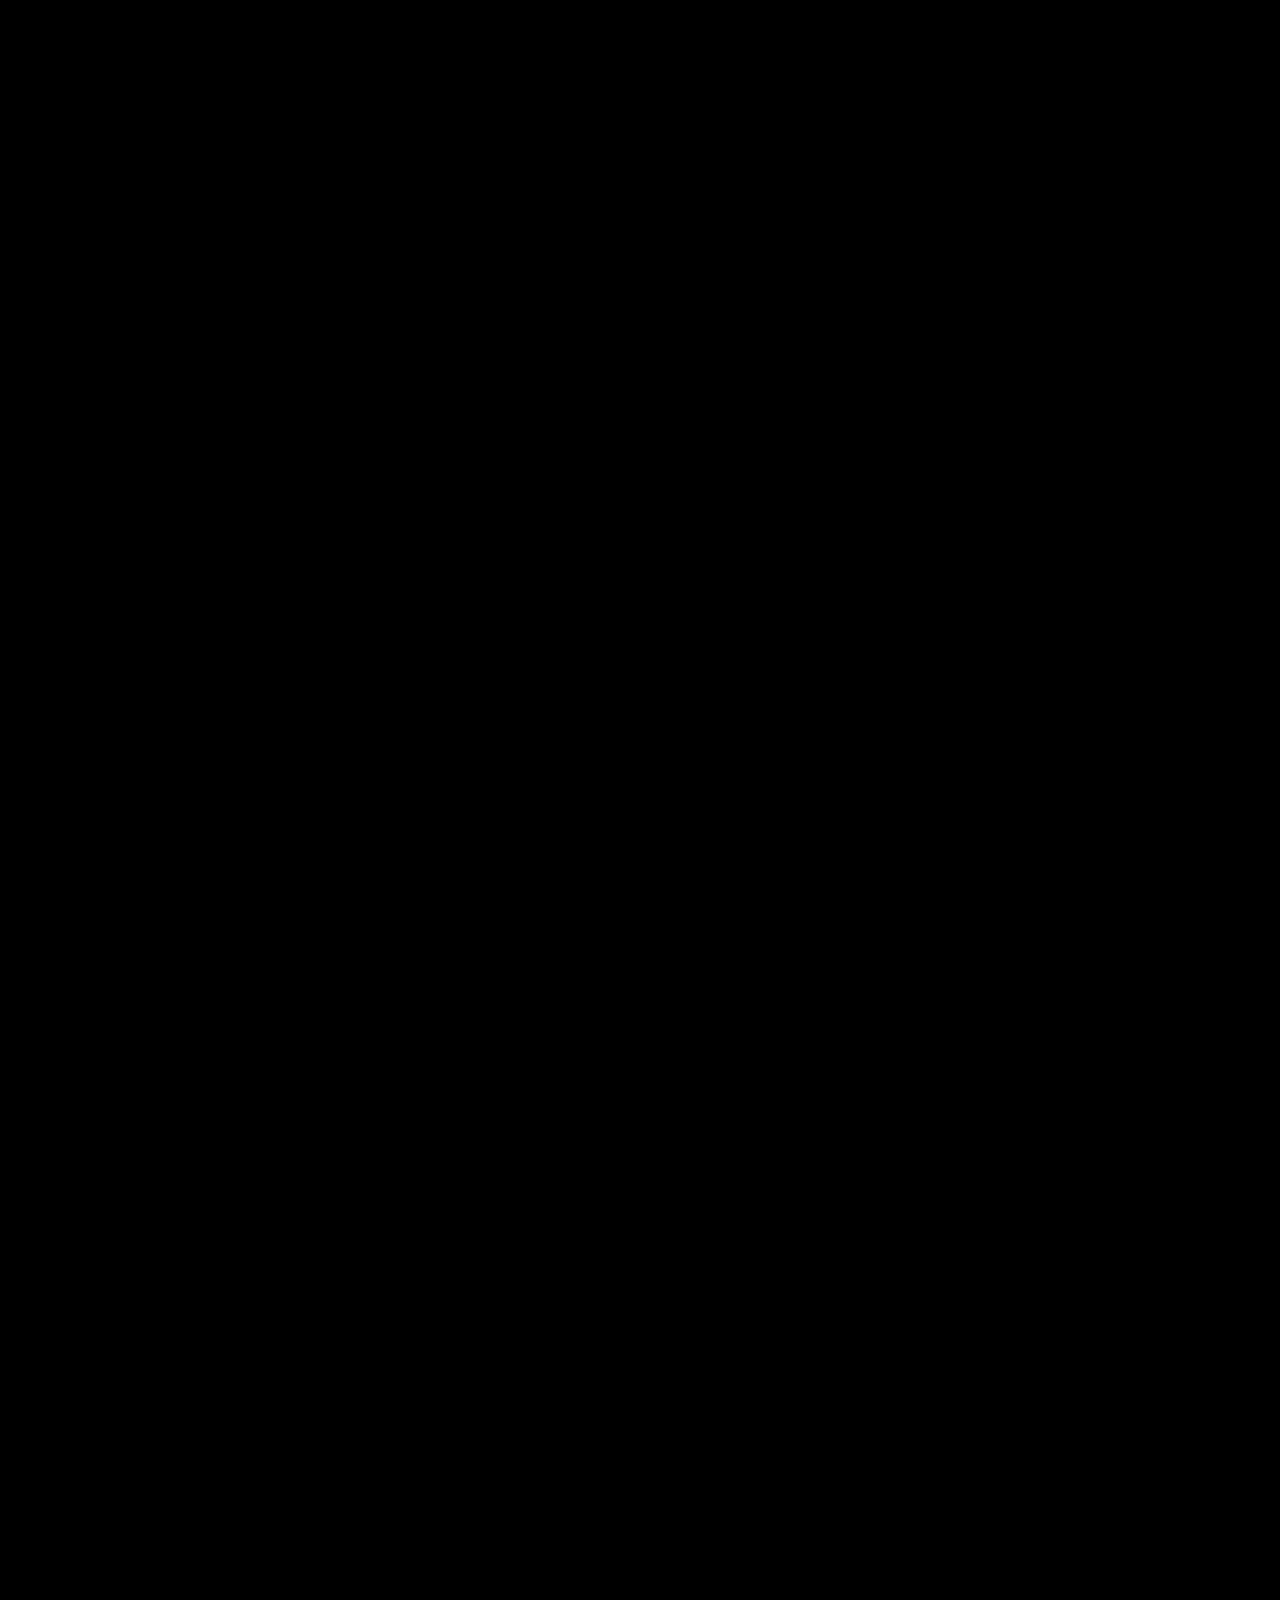
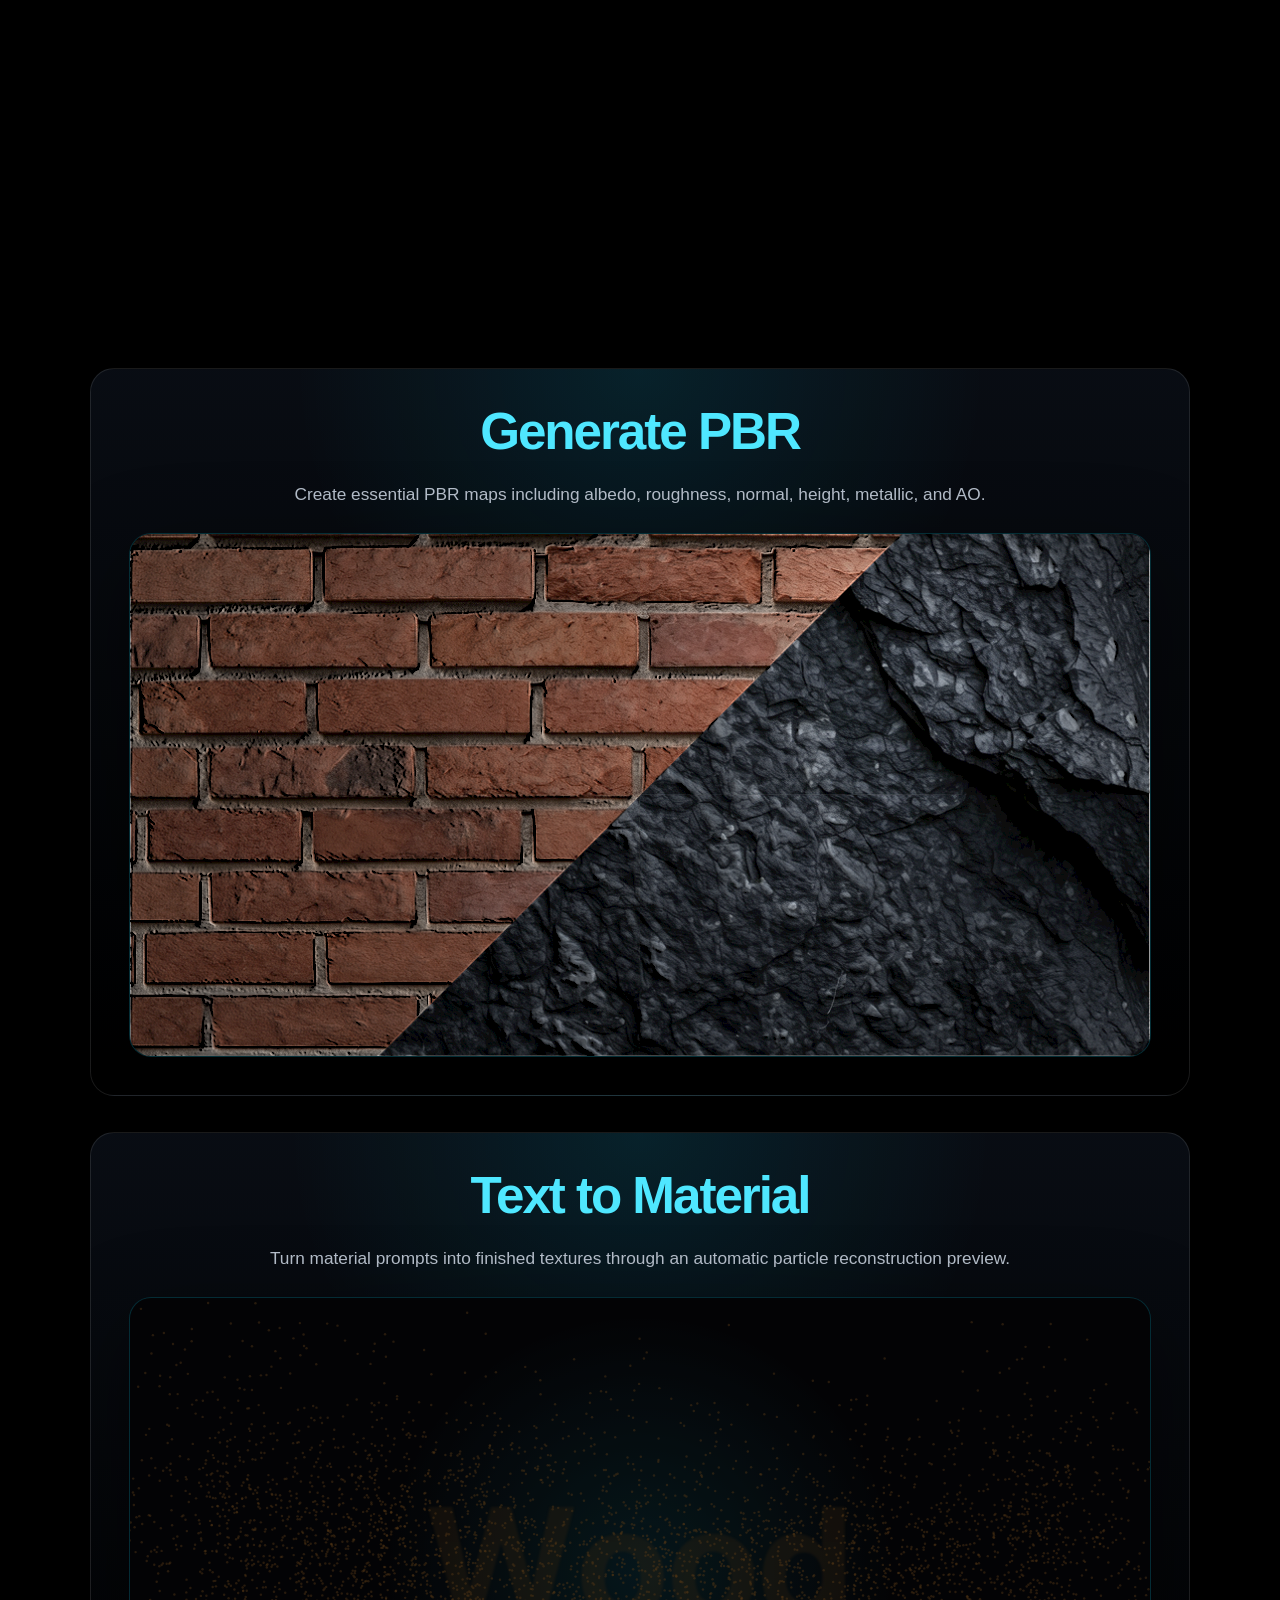
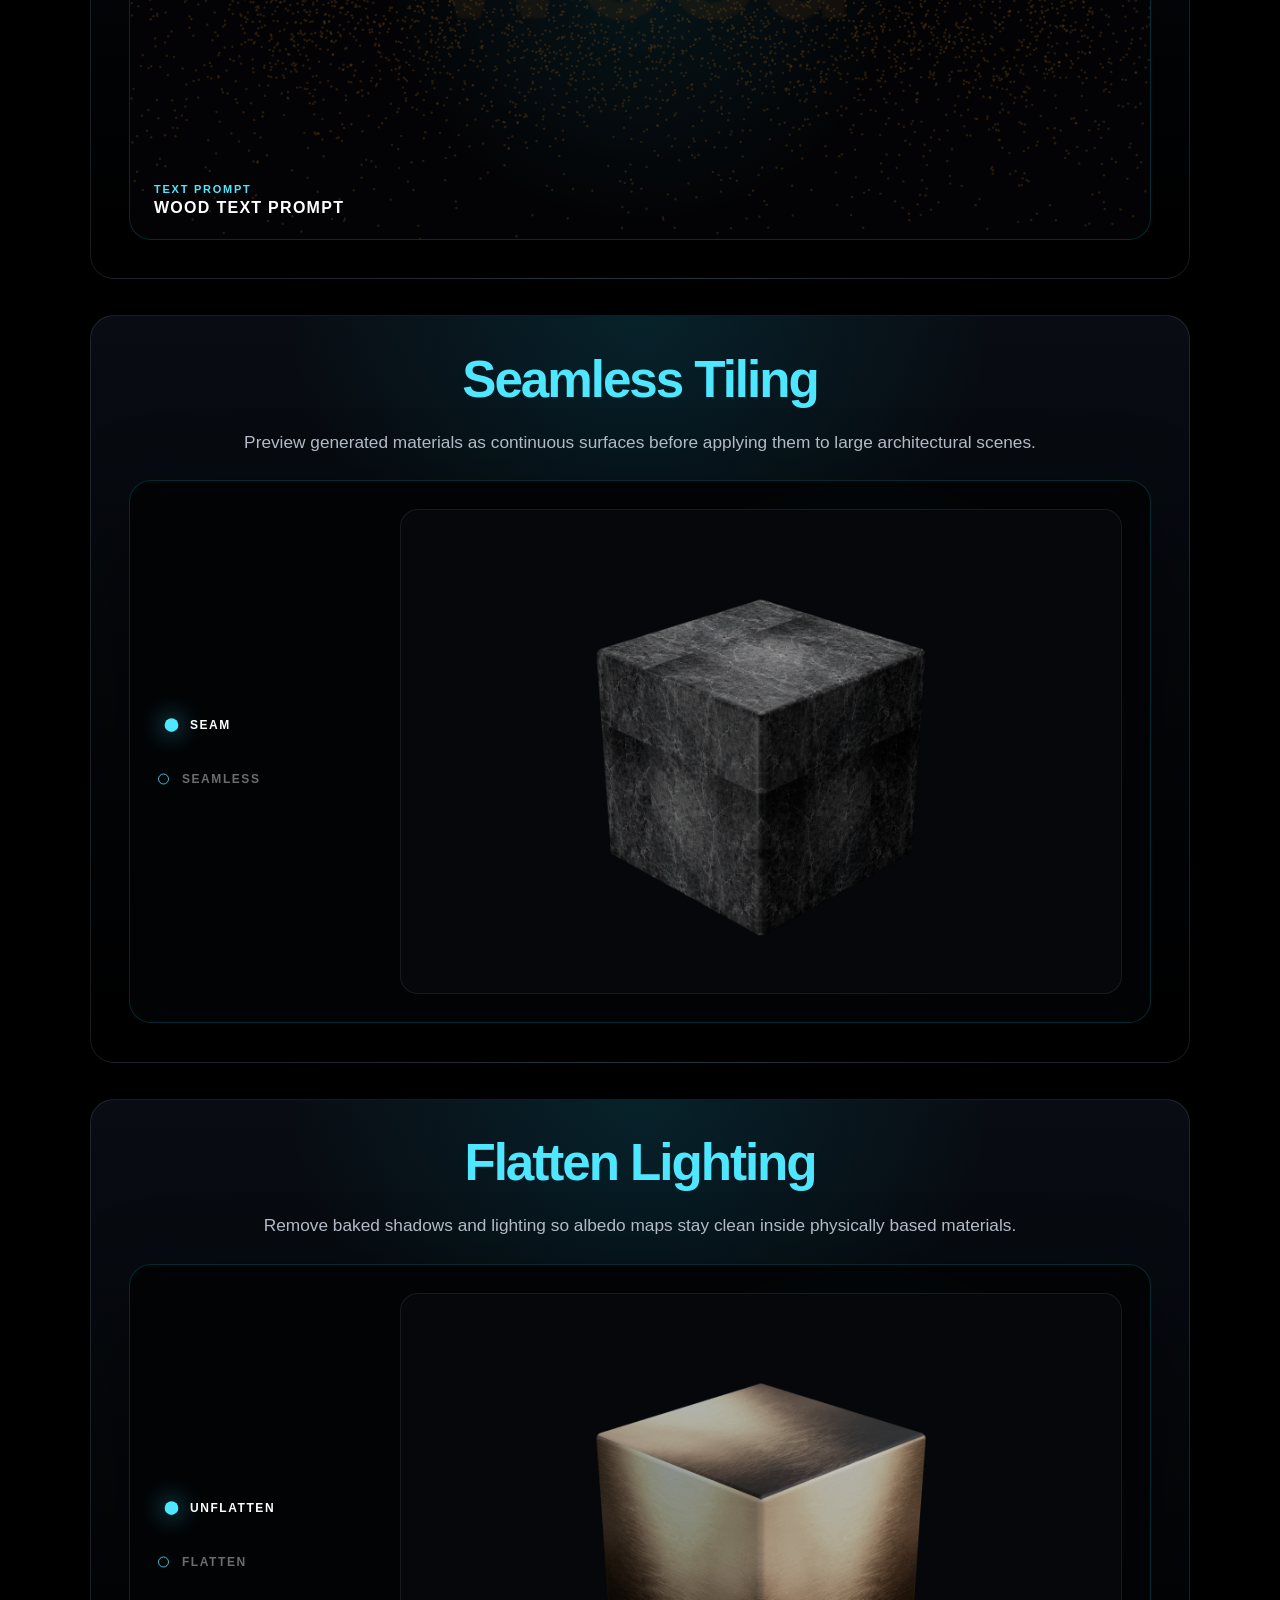
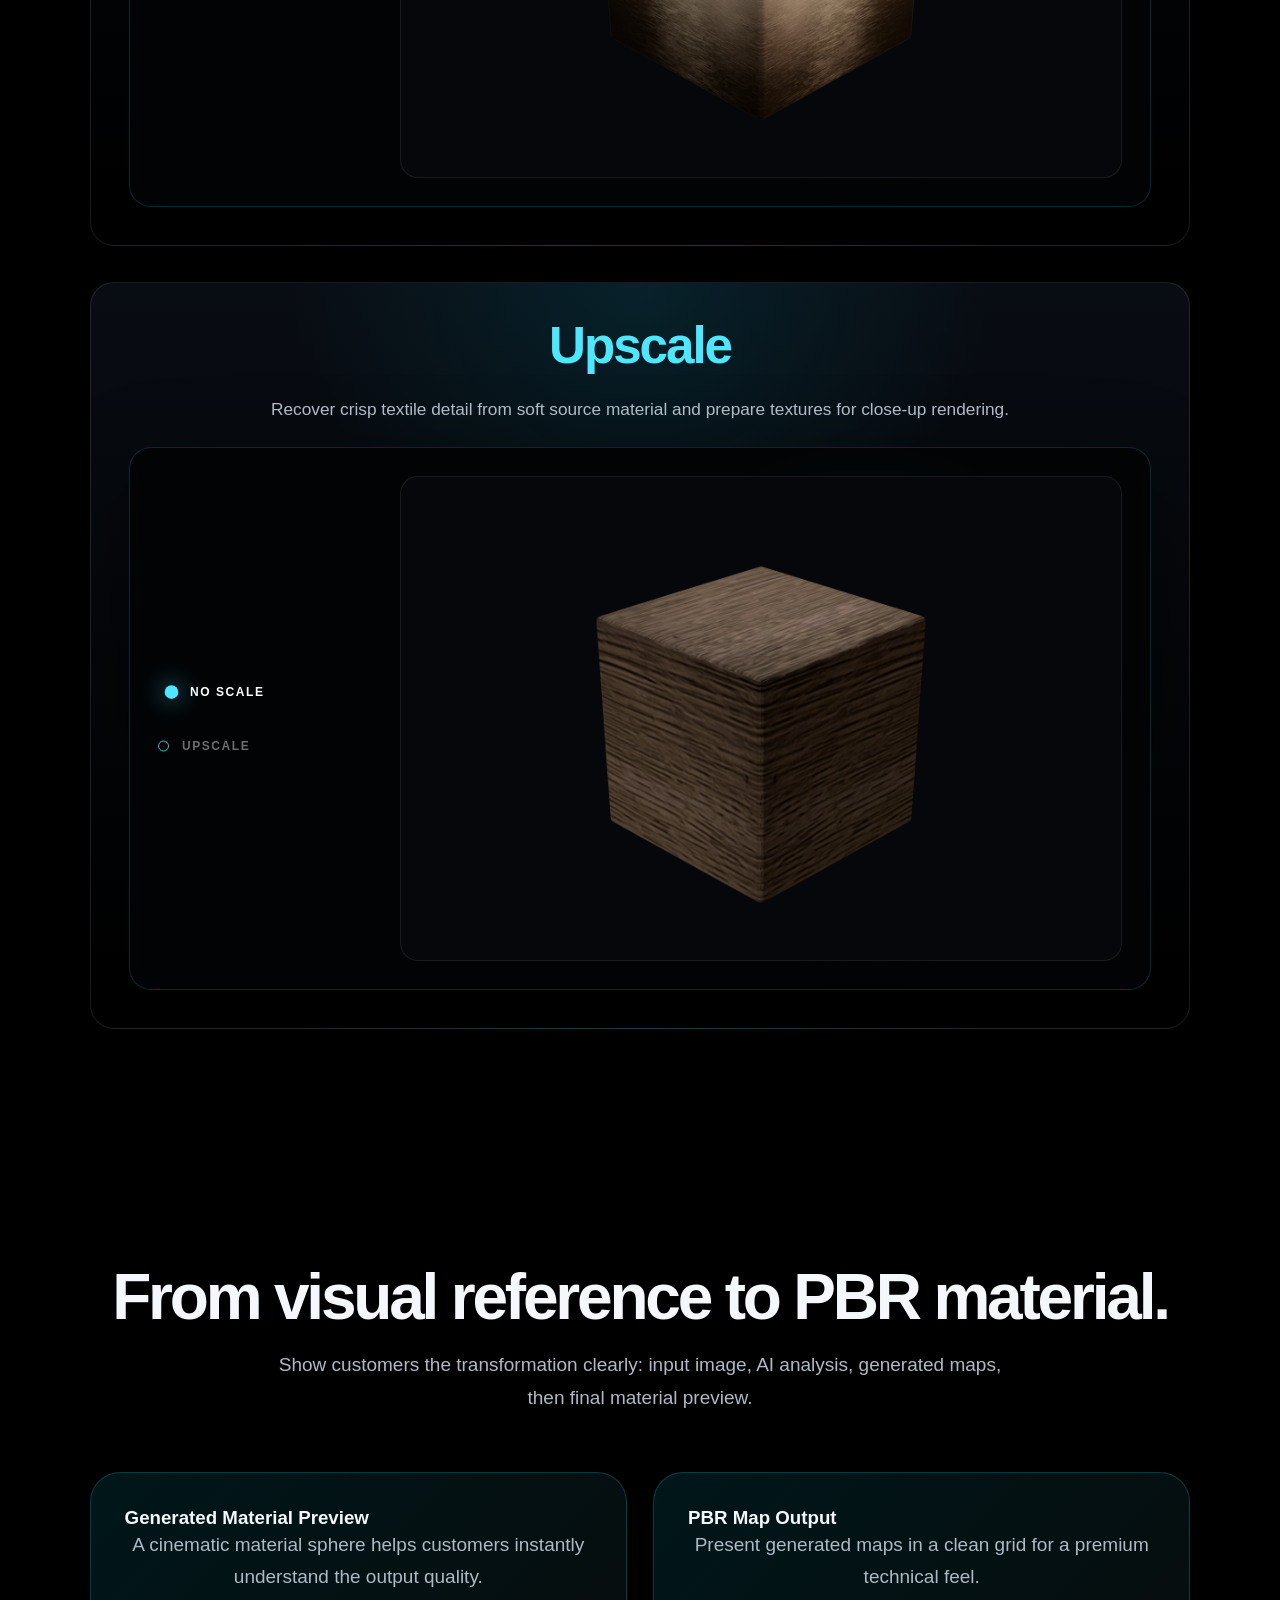
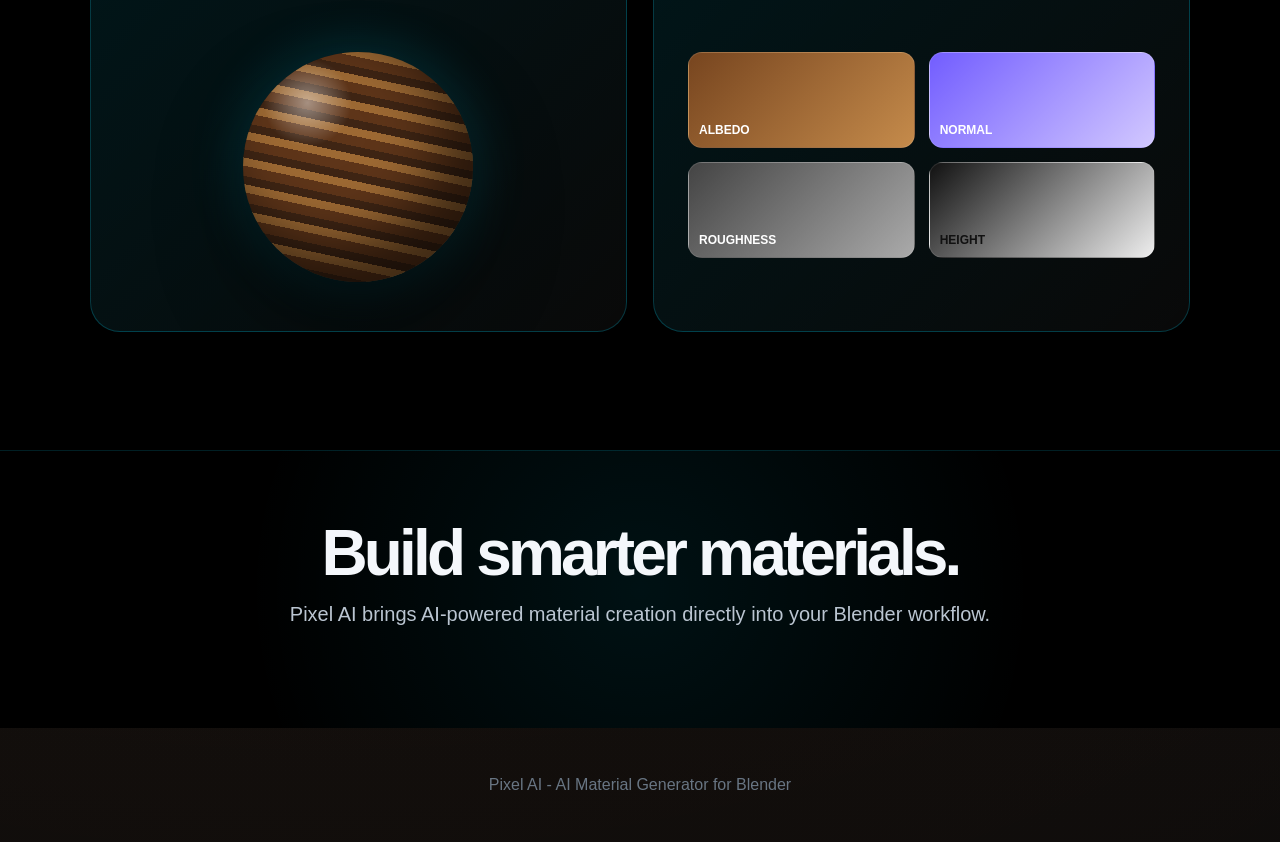
==== commit 812d7c4e: "V3" ====
--- a/index.html
+++ b/index.html
@@ -6,6 +6,8 @@
   <title>Pixel AI - Blender AI Material Addon</title>
   <link rel="icon" href="img/5.png" type="image/png" />
   <link rel="stylesheet" href="index.css" />
+  <script src="https://cdnjs.cloudflare.com/ajax/libs/gsap/3.12.5/gsap.min.js"></script>
+  <script src="particle-data.js"></script>
   <script src="index.js" defer></script>
 </head>
 <body>
@@ -29,29 +31,28 @@
         <div class="feature-strip">
           <div class="mini-card">AI Rendering</div>
           <div class="mini-card">Material From Rendering</div>
-          <div class="mini-card">Image to Material</div>
           <div class="mini-card">Generate PBR</div>
-        </div>
-      </div>
-      <div class="visual">
-        <div class="scan-line"></div>
-        <div class="scan-effect" aria-hidden="true">
-          <div class="scan-grid"></div>
-          <div class="scan-beam"></div>
-          <div class="scan-node"></div>
-          <div class="scan-outputs">
-            <div class="scan-output albedo"><span></span><strong>ALBEDO</strong><em>AI ANALYZED</em></div>
-            <div class="scan-output normal"><span></span><strong>NORMAL</strong><em>AI ANALYZED</em></div>
-            <div class="scan-output roughness"><span></span><strong>ROUGHNESS</strong><em>AI ANALYZED</em></div>
-            <div class="scan-output displacement"><span></span><strong>DISPLACEMENT</strong><em>AI ANALYZED</em></div>
-          </div>
-        </div>
-        <div class="floating-panel">
-          <h3>AI ANALYSIS</h3>
-          <div class="map-row"><span>Albedo</span><div class="bar"></div></div>
-          <div class="map-row"><span>Normal</span><div class="bar"></div></div>
-          <div class="map-row"><span>Roughness</span><div class="bar"></div></div>
-          <div class="map-row"><span>Displacement</span><div class="bar"></div></div>
+          <div class="mini-card">Text to Material</div>
+        </div>
+      </div>
+      <div class="visual-area">
+        <div class="visual">
+          <svg class="material-zones" viewBox="0 0 1736 906" aria-label="Selectable material areas" preserveAspectRatio="none">
+            <!-- Material zone positions are edited here: each polygon uses x,y points in the 1736x906 image box. Later polygons sit above earlier ones. -->
+            <polygon class="material-zone is-active" data-material="wood" tabindex="0" role="button" aria-label="Select wood wall material" points="450,72 1015,72 1015,420 940,420 940,522 450,522" />
+            <polygon class="material-zone" data-material="marble" tabindex="0" role="button" aria-label="Select marble wall material" points="1015,72 1276,72 1276,546 1015,546" />
+            <polygon class="material-zone" data-material="rug" tabindex="0" role="button" aria-label="Select rug material" points="0,640 1736,640 1736,906 0,906" />
+            <polygon class="material-zone" data-material="sofa" tabindex="0" role="button" aria-label="Select sofa fabric material" points="485,528 1130,528 1238,600 1620,590 1736,660 1736,770 432,770 362,650" />
+            <polygon class="material-zone" data-material="leather" tabindex="0" role="button" aria-label="Select leather chair material" points="120,512 276,520 386,690 318,812 92,798 0,650" />
+            <polygon class="material-zone" data-material="table" tabindex="0" role="button" aria-label="Select coffee table material" points="740,660 1088,640 1260,704 1198,786 742,782 592,708" />
+          </svg>
+          <canvas id="c" class="material-grid-canvas" aria-hidden="true"></canvas>
+        </div>
+        <div class="scan-outputs" aria-hidden="true">
+          <div class="scan-output albedo"><span></span><strong>ALBEDO</strong><em>AI ANALYZED</em></div>
+          <div class="scan-output normal"><span></span><strong>NORMAL</strong><em>AI ANALYZED</em></div>
+          <div class="scan-output roughness"><span></span><strong>ROUGHNESS</strong><em>AI ANALYZED</em></div>
+          <div class="scan-output displacement"><span></span><strong>DISPLACEMENT</strong><em>AI ANALYZED</em></div>
         </div>
       </div>
     </section>
@@ -60,35 +61,123 @@
       <h2 class="section-title">A complete AI material workflow.</h2>
       <p class="section-text">Designed for artists who want faster material creation without leaving Blender. Use AI to generate, analyze, refine, tile, upscale, and clean textures for professional rendering.</p>
       <div class="grid">
-        <div class="card">
+        <div class="card material-rendering-card">
           <h3>Material From Rendering</h3>
           <p>Extract material information from a finished render and rebuild usable material assets for your Blender scene.</p>
-          <div class="material-preview"></div>
-        </div>
-        <div class="card">
-          <h3>Image to Material</h3>
-          <p>Turn reference images into material-ready textures with AI-assisted interpretation and map creation.</p>
-          <div class="material-preview"></div>
-        </div>
-        <div class="card">
+          <div class="material-demo" aria-label="Click a material area to reveal the albedo texture">
+            <svg class="demo-material-zones" viewBox="0 0 1736 906" aria-hidden="true" preserveAspectRatio="none">
+              <polygon class="demo-material-zone" data-material="wood" points="450,72 1015,72 1015,420 940,420 940,522 450,522" />
+              <polygon class="demo-material-zone" data-material="marble" points="1015,72 1276,72 1276,546 1015,546" />
+              <polygon class="demo-material-zone" data-material="rug" points="0,640 1736,640 1736,906 0,906" />
+              <polygon class="demo-material-zone" data-material="sofa" points="485,528 1130,528 1238,600 1620,590 1736,660 1736,770 432,770 362,650" />
+              <polygon class="demo-material-zone" data-material="leather" points="120,512 276,520 386,690 318,812 92,798 0,650" />
+              <polygon class="demo-material-zone" data-material="table" points="740,660 1088,640 1260,704 1198,786 742,782 592,708" />
+            </svg>
+            <div class="demo-albedo-pop">
+              <span></span>
+              <strong>ALBEDO</strong>
+            </div>
+          </div>
+        </div>
+        <div class="card ai-rendering-card">
+          <div class="ai-sticky-stage">
+            <h3>AI Rendering</h3>
+            <p>Compare the original visual against AI-generated rendering stages in one scroll-driven image stack.</p>
+            <div class="ai-comparator" aria-label="AI rendering comparison">
+              <div class="ai-layer original">
+                <img src="img/original_image.png" alt="Original rendering" />
+                <span>ORIGINAL</span>
+              </div>
+              <div class="ai-layer ai-stage-one">
+                <img src="img/AI_image.png" alt="AI rendering stage 1" />
+                <span>AI RENDER 01</span>
+              </div>
+              <div class="ai-layer ai-stage-two">
+                <img src="img/AI_image2.png" alt="AI rendering stage 2" />
+                <span>AI RENDER 02</span>
+              </div>
+              <div class="ai-layer ai-stage-three">
+                <img src="img/AI_image3.png" alt="AI rendering stage 3" />
+                <span>AI RENDER 03</span>
+              </div>
+              <div class="ai-divider first"></div>
+              <div class="ai-divider second"></div>
+              <div class="ai-divider third"></div>
+            </div>
+          </div>
+        </div>
+        <div class="card pbr-card">
           <h3>Generate PBR</h3>
           <p>Create essential PBR maps including albedo, roughness, normal, height, metallic, and AO.</p>
-          <div class="material-preview"></div>
-        </div>
-        <div class="card">
+          <div class="pbr-demo" aria-label="PBR lighting preview">
+            <svg class="pbr-stage" viewBox="0 0 1600 820" role="img" aria-label="Base color lit by height map">
+              <defs>
+                <filter id="pbr-bump" x="0" y="0" width="1600" height="820" filterUnits="userSpaceOnUse">
+                  <feImage href="img/PBRBaseColor.png" x="0" y="0" width="1600" height="820" preserveAspectRatio="xMidYMid slice" result="texture" />
+                  <feImage href="img/Heightmap.png" x="0" y="0" width="1600" height="820" preserveAspectRatio="xMidYMid slice" result="bumpMap" />
+                  <feColorMatrix in="bumpMap" type="luminanceToAlpha" result="bumpAlpha" />
+                  <feDiffuseLighting in="bumpAlpha" surfaceScale="3.2" diffuseConstant="1.25" result="shading">
+                    <fePointLight id="pbr-light" x="760" y="220" z="150" />
+                  </feDiffuseLighting>
+                  <feBlend in="texture" in2="shading" mode="multiply" />
+                </filter>
+              </defs>
+              <rect width="1600" height="820" filter="url(#pbr-bump)" />
+            </svg>
+          </div>
+        </div>
+        <div class="card text-material-card">
+          <h3>Text to Material</h3>
+          <p>Turn material prompts into finished textures through an automatic particle reconstruction preview.</p>
+          <div class="particulate-demo" aria-label="Text to material particle reconstruction">
+            <canvas id="text-material-canvas"></canvas>
+            <div class="particulate-label">
+              <span>TEXT PROMPT</span>
+              <strong>AI MATERIAL SYNTHESIS</strong>
+            </div>
+          </div>
+        </div>
+        <div class="card seamless-card">
           <h3>Seamless Tiling</h3>
-          <p>Make textures tile perfectly for large surfaces, architecture, environments, and game assets.</p>
-          <div class="material-preview"></div>
-        </div>
-        <div class="card">
+          <p>Preview generated materials as continuous surfaces before applying them to large architectural scenes.</p>
+          <div class="switch-demo seamless-demo" data-stage="0" aria-label="Seamless material selection preview">
+            <div class="switch-menu">
+              <span>SEAM</span>
+              <span>SEAMLESS</span>
+            </div>
+            <div class="switch-stage">
+              <img class="switch-panel" src="img/Seam.png" alt="Visible texture seam" />
+              <img class="switch-panel" src="img/Seamless.png" alt="Seamless texture result" />
+            </div>
+          </div>
+        </div>
+        <div class="card flatten-card">
+          <h3>Flatten Lighting</h3>
+          <p>Remove baked shadows and lighting so albedo maps stay clean inside physically based materials.</p>
+          <div class="switch-demo flatten-demo" data-stage="0" aria-label="Flatten lighting before and after preview">
+            <div class="switch-menu">
+              <span>UNFLATTEN</span>
+              <span>FLATTEN</span>
+            </div>
+            <div class="switch-stage">
+              <img class="switch-panel" src="img/unflatten.png" alt="Texture with baked lighting" />
+              <img class="switch-panel" src="img/flatten.png" alt="Flattened texture" />
+            </div>
+          </div>
+        </div>
+        <div class="card upscale-card">
           <h3>Upscale</h3>
-          <p>Enhance low-resolution textures while preserving useful surface detail for close-up renders.</p>
-          <div class="material-preview"></div>
-        </div>
-        <div class="card">
-          <h3>Flatten Lighting</h3>
-          <p>Remove baked lighting from images to create cleaner albedo textures for physically based materials.</p>
-          <div class="material-preview"></div>
+          <p>Recover crisp textile detail from soft source material and prepare textures for close-up rendering.</p>
+          <div class="switch-demo upscale-demo" data-stage="0" aria-label="Upscale texture selection preview">
+            <div class="switch-menu">
+              <span>NO SCALE</span>
+              <span>UPSCALE</span>
+            </div>
+            <div class="switch-stage">
+              <img class="switch-panel" src="img/NoScale.png" alt="Low resolution texture" />
+              <img class="switch-panel" src="img/UpScale.png" alt="Upscaled texture result" />
+            </div>
+          </div>
         </div>
       </div>
     </section>
--- a/index.css
+++ b/index.css
@@ -5,7 +5,7 @@
 }
 
 body {
-  background: #05070a;
+  background: #000;
   color: #f4f7fb;
   font-family: Inter, Arial, sans-serif;
   overflow-x: hidden;
@@ -21,13 +21,12 @@
 .hero {
   position: relative;
   min-height: 92vh;
-  padding: 56px 7vw 80px;
+  padding: 56px 7vw 118px;
   display: grid;
   grid-template-columns: .95fr 1.05fr;
   align-items: center;
   gap: 48px;
   overflow: hidden;
-  border-bottom: 1px solid rgba(0, 220, 255, .2);
 }
 
 .hero::before {
@@ -39,6 +38,22 @@
     linear-gradient(90deg, rgba(0, 220, 255, .055) 1px, transparent 1px);
   background-size: 48px 48px;
   mask-image: linear-gradient(90deg, transparent, #000 45%, #000 80%, transparent);
+  z-index: 0;
+  pointer-events: none;
+}
+
+.hero::after {
+  content: "";
+  position: absolute;
+  left: -17%;
+  top: -12%;
+  width: min(142vw, 1220px);
+  aspect-ratio: 1;
+  background: url("img/blender_icon_1024x1024.png") center / contain no-repeat;
+  filter: grayscale(1) brightness(.85);
+  opacity: .16;
+  z-index: 0;
+  pointer-events: none;
 }
 
 .nav {
@@ -49,7 +64,7 @@
   display: flex;
   justify-content: space-between;
   align-items: center;
-  z-index: 3;
+  z-index: 4;
 }
 
 .brand {
@@ -90,7 +105,7 @@
 
 .hero-content {
   position: relative;
-  z-index: 2;
+  z-index: 3;
   padding-top: 44px;
 }
 
@@ -170,185 +185,242 @@
   font-size: 13px;
 }
 
+.visual-area {
+  position: relative;
+  z-index: 1;
+  width: min(120%, 1120px);
+  justify-self: center;
+  --albedo-map: url("img/Texture/Wood.png");
+  --normal-map: url("img/Texture/Wood_normal.png");
+  --roughness-map: url("img/Texture/Wood_roughness.png");
+  --height-map: url("img/Texture/Wood_height.png");
+}
+
 .visual {
   position: relative;
-  z-index: 2;
-  height: 640px;
+  width: 100%;
+  aspect-ratio: 1736 / 906;
   border-radius: 30px;
   overflow: hidden;
   background:
     linear-gradient(90deg, rgba(0, 0, 0, .18), rgba(0, 0, 0, 0) 46%, rgba(0, 0, 0, .22)),
     url("img/interior-design-hero-scanned.png");
-  background-size: cover;
+  background-size: contain;
   background-position: center center;
+  background-repeat: no-repeat;
   border: 1px solid rgba(0, 220, 255, .28);
   box-shadow: 0 30px 120px rgba(0, 0, 0, .6), 0 0 50px rgba(0, 220, 255, .16);
 }
 
-.scan-line {
-  position: absolute;
-  top: -10%;
-  bottom: -10%;
-  left: 50%;
-  width: 3px;
-  background: #29e6ff;
-  box-shadow: 0 0 30px #29e6ff, 0 0 90px #29e6ff;
-  transform: rotate(10deg);
-  transform-origin: center;
-  z-index: 2;
+.material-zones {
+  position: absolute;
+  inset: 0;
+  z-index: 5;
+  width: 100%;
+  height: 100%;
+  --wood-zone-x: 0px;
+  --wood-zone-y: 0px;
+  --marble-zone-x: 0px;
+  --marble-zone-y: 0px;
+  --rug-zone-x: 0px;
+  --rug-zone-y: 0px;
+  --sofa-zone-x: 0px;
+  --sofa-zone-y: 0px;
+  --leather-zone-x: 0px;
+  --leather-zone-y: 0px;
+  --table-zone-x: 0px;
+  --table-zone-y: 0px;
+}
+
+.material-zone {
+  --zone-offset-x: 0px;
+  --zone-offset-y: 0px;
+  outline: none;
+  cursor: pointer;
+  fill: rgba(34, 232, 255, 0);
+  stroke: rgba(34, 232, 255, 0);
+  stroke-width: 1;
+  pointer-events: all;
+  vector-effect: non-scaling-stroke;
+  filter: drop-shadow(0 0 0 rgba(34, 232, 255, 0));
+  transform: translate(var(--zone-offset-x), var(--zone-offset-y));
+  transform-box: view-box;
+  transition: fill .22s ease, stroke .22s ease, stroke-width .22s ease, filter .22s ease, transform .22s ease;
+}
+
+.material-zone:focus,
+.material-zone:focus-visible {
+  outline: none;
+}
+
+.material-zone[data-material="wood"] {
+  --zone-offset-x: var(--wood-zone-x);
+  --zone-offset-y: var(--wood-zone-y);
+}
+
+.material-zone[data-material="marble"] {
+  --zone-offset-x: var(--marble-zone-x);
+  --zone-offset-y: var(--marble-zone-y);
+}
+
+.material-zone[data-material="rug"] {
+  --zone-offset-x: var(--rug-zone-x);
+  --zone-offset-y: var(--rug-zone-y);
+}
+
+.material-zone[data-material="sofa"] {
+  --zone-offset-x: var(--sofa-zone-x);
+  --zone-offset-y: var(--sofa-zone-y);
+}
+
+.material-zone[data-material="leather"] {
+  --zone-offset-x: var(--leather-zone-x);
+  --zone-offset-y: var(--leather-zone-y);
+}
+
+.material-zone[data-material="table"] {
+  --zone-offset-x: var(--table-zone-x);
+  --zone-offset-y: var(--table-zone-y);
+}
+
+.material-zone:hover,
+.material-zone.is-active {
+  fill: rgba(34, 232, 255, 0);
+  stroke: rgba(34, 232, 255, 0);
+  stroke-width: 1;
+  filter: none;
+}
+
+.material-grid-canvas {
+  position: absolute;
+  inset: 0;
+  z-index: 3;
+  width: 100%;
+  height: 100%;
+  pointer-events: none;
 }
 
 .scan-effect {
   position: absolute;
   inset: 0;
-  z-index: 1;
+  z-index: 4;
   overflow: hidden;
   pointer-events: none;
-  background:
-    linear-gradient(90deg, transparent 0 42%, rgba(0, 11, 14, .28) 52%, rgba(0, 11, 14, .82)),
-    radial-gradient(circle at 64% 54%, rgba(37, 230, 255, .2), transparent 18%);
-}
-
-.scan-grid {
-  position: absolute;
-  inset: 0;
-  background-image:
-    linear-gradient(rgba(38, 223, 255, .18) 1px, transparent 1px),
-    linear-gradient(90deg, rgba(38, 223, 255, .18) 1px, transparent 1px);
-  background-size: 34px 34px;
-  opacity: .42;
-  animation: gridPulse 3.6s ease-in-out infinite;
-}
-
-.scan-beam {
-  position: absolute;
-  top: 43%;
-  left: 44%;
-  width: 30%;
-  height: 4px;
-  background: linear-gradient(90deg, transparent, #22e8ff 22%, #d8fbff 52%, #22e8ff 78%, transparent);
-  box-shadow: 0 0 22px #22e8ff, 0 0 58px rgba(34, 232, 255, .8);
-  animation: beamSweep 3.8s ease-in-out infinite;
-}
-
-.scan-node {
-  position: absolute;
-  top: calc(43.5% - 24px);
-  left: calc(43% - 24px);
-  width: 48px;
-  height: 48px;
-  border: 2px solid rgba(38, 223, 255, .75);
-  border-radius: 50%;
-  box-shadow: 0 0 24px rgba(38, 223, 255, .55), inset 0 0 18px rgba(38, 223, 255, .32);
-  animation: nodePulse 2.2s ease-in-out infinite;
-}
-
-.scan-node::before,
-.scan-node::after {
-  content: "";
-  position: absolute;
-  inset: 8px;
-  border: 1px solid rgba(38, 223, 255, .64);
-  border-radius: 50%;
-}
-
-.scan-node::after {
-  inset: -11px;
-  border-style: dashed;
-  opacity: .62;
-  animation: nodeSpin 5s linear infinite;
+  background: none;
 }
 
 .scan-outputs {
-  position: absolute;
-  top: 118px;
-  right: 8px;
-  width: 198px;
-  display: grid;
-  gap: 14px;
-  z-index: 2;
+  position: relative;
+  width: min(88%, 920px);
+  margin: 18px auto 0;
+  display: grid;
+  grid-template-columns: repeat(4, minmax(0, 1fr));
+  gap: clamp(16px, 3vw, 42px);
+  z-index: 1;
 }
 
 .scan-outputs::before {
-  content: "";
-  position: absolute;
-  top: 29px;
-  bottom: 29px;
-  left: -20px;
-  width: 1px;
-  background: rgba(34, 232, 255, .9);
-  box-shadow: 0 0 16px rgba(34, 232, 255, .85);
+  content: none;
 }
 
 .scan-output {
   position: relative;
   display: grid;
-  grid-template-columns: 64px 1fr;
-  column-gap: 12px;
-  align-items: center;
-  min-height: 68px;
+  grid-template-columns: 1fr;
+  gap: 8px;
+  justify-items: center;
+  align-items: start;
+  min-width: 0;
+  min-height: 0;
   color: white;
   text-shadow: 0 0 12px rgba(0, 0, 0, .8);
 }
 
 .scan-output::before {
-  content: "";
-  position: absolute;
-  top: 50%;
-  right: calc(100% + 2px);
-  width: 18px;
-  height: 1px;
-  background: #22e8ff;
-  box-shadow: 0 0 14px rgba(34, 232, 255, .85);
+  content: none;
 }
 
 .scan-output span {
-  grid-row: span 2;
-  width: 64px;
-  height: 64px;
+  width: clamp(96px, 8vw, 132px);
+  max-width: 100%;
+  aspect-ratio: 1;
+  height: auto;
   border: 1px solid rgba(255, 255, 255, .28);
-  box-shadow: 0 0 22px rgba(38, 223, 255, .12);
+  box-shadow: 0 0 26px rgba(38, 223, 255, .14);
   background-position: center;
   background-size: cover;
 }
 
+.visual-area.texture-resolving .scan-output span {
+  animation: textureResolve .72s steps(7, end) both;
+}
+
+@keyframes textureResolve {
+  0% {
+    filter: blur(13px) contrast(1.45) saturate(1.12);
+    image-rendering: pixelated;
+    opacity: .58;
+    transform: scale(1.035);
+  }
+
+  58% {
+    filter: blur(5px) contrast(1.25) saturate(1.08);
+    image-rendering: pixelated;
+    opacity: .86;
+  }
+
+  100% {
+    filter: blur(0) contrast(1) saturate(1);
+    image-rendering: auto;
+    opacity: 1;
+    transform: scale(1);
+  }
+}
+
 .scan-output strong {
-  font-size: 13px;
+  font-size: 11px;
   line-height: 1;
   font-weight: 800;
-  letter-spacing: .03em;
+  letter-spacing: 0;
+  max-width: 100%;
+  white-space: nowrap;
+  text-align: center;
 }
 
 .scan-output em {
   color: #23e6ff;
-  font-size: 10px;
+  font-size: 9px;
   line-height: 1;
   font-style: normal;
   font-weight: 800;
-  letter-spacing: .08em;
+  letter-spacing: .03em;
+  max-width: 100%;
+  white-space: nowrap;
+  text-align: center;
 }
 
 .scan-output.albedo span {
-  background-image: url("img/texture/Albedo.png");
+  background-image: var(--albedo-map);
 }
 
 .scan-output.normal span {
-  background-image: url("img/texture/normal.png");
+  background-image: var(--normal-map);
 }
 
 .scan-output.roughness span {
-  background-image: url("img/texture/roughness.png");
+  background-image: var(--roughness-map);
 }
 
 .scan-output.displacement span {
-  background-image: url("img/texture/height.png");
+  background-image: var(--height-map);
 }
 
 .floating-panel {
   position: absolute;
   right: 26px;
   bottom: 30px;
-  z-index: 3;
+  z-index: 4;
+  pointer-events: none;
   width: 280px;
   padding: 20px;
   border-radius: 20px;
@@ -358,58 +430,19 @@
   box-shadow: 0 0 50px rgba(0, 220, 255, .16);
 }
 
-@keyframes gridPulse {
-  0%,
-  100% {
-    opacity: .28;
-  }
-
-  50% {
-    opacity: .58;
-  }
-}
-
-@keyframes beamSweep {
-  0% {
-    transform: translateX(0);
-    opacity: .62;
-  }
-
-  35%,
-  72% {
-    opacity: 1;
-  }
-
-  100% {
-    transform: translateX(18%);
-    opacity: .62;
-  }
-}
-
-@keyframes nodePulse {
-  0%,
-  100% {
-    transform: scale(.92);
-    opacity: .72;
-  }
-
-  50% {
-    transform: scale(1.04);
-    opacity: 1;
-  }
-}
-
-@keyframes nodeSpin {
-  to {
-    transform: rotate(360deg);
-  }
-}
-
 .floating-panel h3 {
   color: #4fe7ff;
-  margin-bottom: 12px;
+  margin-bottom: 6px;
   font-size: 15px;
   letter-spacing: .12em;
+}
+
+.selected-material {
+  color: #eef7fb;
+  font-size: 14px;
+  font-weight: 800;
+  letter-spacing: .05em;
+  margin-bottom: 12px;
 }
 
 .map-row {
@@ -429,7 +462,36 @@
 }
 
 .section {
-  padding: 96px 7vw;
+  position: relative;
+  padding: 118px 7vw;
+  background: #000;
+}
+
+.section > * {
+  position: relative;
+  z-index: 1;
+}
+
+#features {
+  padding-top: 166px;
+  border-top: 0;
+  background: #000;
+}
+
+#features::before {
+  content: "";
+  position: absolute;
+  left: 0;
+  right: 0;
+  top: -300px;
+  height: 300px;
+  z-index: 0;
+  pointer-events: none;
+  background: linear-gradient(180deg, rgba(0, 0, 0, 0) 0%, rgba(0, 0, 0, .68) 62%, #000 100%);
+}
+
+#workflow {
+  background: #000;
 }
 
 .section-title {
@@ -437,6 +499,7 @@
   line-height: 1;
   letter-spacing: -.05em;
   margin-bottom: 20px;
+  text-align: center;
 }
 
 .section-text {
@@ -444,24 +507,34 @@
   max-width: 760px;
   font-size: 19px;
   line-height: 1.7;
-  margin-bottom: 42px;
+  margin: 0 auto 58px;
+  text-align: center;
 }
 
 .grid {
   display: grid;
-  grid-template-columns: repeat(3, 1fr);
-  gap: 18px;
+  grid-template-columns: 1fr;
+  gap: 36px;
+  max-width: 1320px;
+  margin: 0 auto;
 }
 
 .card {
-  min-height: 310px;
+  min-height: 0;
   border-radius: 24px;
-  padding: 26px;
+  padding: clamp(24px, 3vw, 44px);
   border: 1px solid rgba(255, 255, 255, .1);
-  background: linear-gradient(180deg, rgba(255, 255, 255, .075), rgba(255, 255, 255, .025));
+  background:
+    radial-gradient(circle at 50% 0%, rgba(0, 220, 255, .1), transparent 38%),
+    linear-gradient(180deg, rgba(9, 13, 20, .96), rgba(0, 0, 0, .96));
   box-shadow: 0 24px 80px rgba(0, 0, 0, .35);
   overflow: hidden;
   position: relative;
+  display: flex;
+  flex-direction: column;
+  align-items: center;
+  gap: 24px;
+  text-align: center;
 }
 
 .card::after {
@@ -473,28 +546,387 @@
 }
 
 .card h3 {
-  font-size: 24px;
+  font-size: clamp(32px, 4vw, 58px);
   color: #4fe7ff;
-  margin-bottom: 12px;
-  letter-spacing: -.02em;
+  letter-spacing: -.04em;
+  line-height: .96;
+  max-width: 960px;
 }
 
 .card p {
   color: #b7c0cc;
-  line-height: 1.6;
+  font-size: clamp(17px, 1.35vw, 21px);
+  line-height: 1.65;
   position: relative;
   z-index: 1;
+  max-width: 820px;
 }
 
 .material-preview {
-  margin-top: 28px;
-  height: 120px;
+  margin-top: 0;
+  height: clamp(104px, 9vw, 150px);
   border-radius: 18px;
   background: linear-gradient(90deg, #70431d, #b87a37 20%, #696f75 20% 40%, #cfd2d5 40% 60%, #3c4148 60% 80%, #8b929a 80%);
   image-rendering: pixelated;
   position: relative;
   z-index: 1;
   border: 1px solid rgba(255, 255, 255, .12);
+}
+
+.material-demo,
+.ai-comparator,
+.pbr-demo,
+.particulate-demo,
+.switch-demo {
+  position: relative;
+  z-index: 1;
+  width: min(100%, 1060px);
+  border-radius: 22px;
+  overflow: hidden;
+  border: 1px solid rgba(0, 220, 255, .18);
+  background: #05070a;
+  box-shadow: 0 28px 90px rgba(0, 0, 0, .42);
+}
+
+.material-demo {
+  aspect-ratio: 1736 / 906;
+  background:
+    linear-gradient(90deg, rgba(0, 0, 0, .16), rgba(0, 0, 0, 0) 46%, rgba(0, 0, 0, .22)),
+    url("img/interior-design-hero-scanned.png") center / cover no-repeat;
+}
+
+.demo-material-zones {
+  position: absolute;
+  inset: 0;
+  width: 100%;
+  height: 100%;
+  z-index: 2;
+}
+
+.demo-material-zone {
+  cursor: pointer;
+  fill: rgba(34, 232, 255, 0);
+  stroke: rgba(34, 232, 255, 0);
+  pointer-events: all;
+}
+
+.demo-albedo-pop {
+  --demo-albedo-map: url("img/Texture/Wood.png");
+  position: absolute;
+  left: 50%;
+  top: 50%;
+  display: grid;
+  gap: 8px;
+  justify-items: center;
+  width: clamp(94px, 11vw, 142px);
+  padding: 10px;
+  border: 1px solid rgba(42, 231, 255, .55);
+  background: rgba(2, 8, 13, .84);
+  box-shadow: 0 0 34px rgba(0, 220, 255, .22);
+  transform: translate(-50%, -50%) scale(.92);
+  opacity: 0;
+  pointer-events: none;
+  z-index: 4;
+  transition: left .42s ease, top .42s ease, opacity .18s ease, transform .18s ease;
+}
+
+.demo-albedo-pop.is-visible {
+  opacity: 1;
+  transform: translate(-50%, -50%) scale(1);
+}
+
+.demo-albedo-pop span {
+  width: 100%;
+  aspect-ratio: 1;
+  background: var(--demo-albedo-map) center / cover;
+  border: 1px solid rgba(255, 255, 255, .28);
+}
+
+.demo-albedo-pop strong {
+  color: #fff;
+  font-size: 12px;
+  line-height: 1;
+  font-weight: 900;
+}
+
+.demo-albedo-pop.texture-resolving span {
+  animation: textureResolve .72s steps(7, end) both;
+}
+
+.ai-rendering-card {
+  min-height: 520vh;
+  padding: 0;
+  border: 0;
+  background: transparent;
+  box-shadow: none;
+  overflow: visible;
+}
+
+.ai-rendering-card::after {
+  content: none;
+}
+
+.ai-sticky-stage {
+  position: sticky;
+  top: 34px;
+  width: 100%;
+  min-height: calc(100vh - 68px);
+  display: flex;
+  flex-direction: column;
+  align-items: center;
+  justify-content: center;
+  gap: 24px;
+  padding: clamp(24px, 3vw, 44px);
+  border-radius: 24px;
+  border: 1px solid rgba(255, 255, 255, .1);
+  background:
+    radial-gradient(circle at 50% 0%, rgba(0, 220, 255, .1), transparent 38%),
+    linear-gradient(180deg, rgba(9, 13, 20, .96), rgba(0, 0, 0, .96));
+  box-shadow: 0 24px 80px rgba(0, 0, 0, .35);
+}
+
+.ai-comparator {
+  --ai-first: 0%;
+  --ai-second: 0%;
+  --ai-third: 0%;
+  aspect-ratio: 16 / 9;
+}
+
+.ai-layer {
+  position: absolute;
+  inset: 0;
+}
+
+.ai-layer img {
+  width: 100%;
+  height: 100%;
+  display: block;
+  object-fit: cover;
+}
+
+.ai-layer span {
+  position: absolute;
+  left: 22px;
+  bottom: 20px;
+  padding: 8px 12px;
+  border-radius: 999px;
+  color: #fff;
+  background: rgba(2, 8, 13, .72);
+  border: 1px solid rgba(255, 255, 255, .22);
+  font-size: 12px;
+  font-weight: 900;
+  letter-spacing: .12em;
+}
+
+.ai-layer.original {
+  z-index: 1;
+}
+
+.ai-stage-one {
+  z-index: 2;
+  clip-path: inset(0 calc(100% - var(--ai-first)) 0 0);
+}
+
+.ai-stage-two {
+  z-index: 3;
+  clip-path: inset(0 calc(100% - var(--ai-second)) 0 0);
+}
+
+.ai-stage-three {
+  z-index: 4;
+  clip-path: inset(0 calc(100% - var(--ai-third)) 0 0);
+}
+
+.ai-divider {
+  position: absolute;
+  top: 0;
+  bottom: 0;
+  width: 2px;
+  background: #26dfff;
+  box-shadow: 0 0 18px rgba(38, 223, 255, .9);
+  z-index: 5;
+  opacity: .9;
+  transform: translateX(-1px);
+}
+
+.ai-divider.first {
+  left: var(--ai-first);
+}
+
+.ai-divider.second {
+  left: var(--ai-second);
+}
+
+.ai-divider.third {
+  left: var(--ai-third);
+}
+
+.pbr-demo {
+  aspect-ratio: 16 / 8.2;
+}
+
+.pbr-stage {
+  display: block;
+  width: 100%;
+  height: 100%;
+}
+
+.particulate-demo {
+  --particulate-image: url("img/Woodtext.png");
+  aspect-ratio: 16 / 8.5;
+  background:
+    radial-gradient(circle at 50% 50%, rgba(38, 223, 255, .12), transparent 44%),
+    #050508;
+}
+
+.particulate-demo::before {
+  content: "";
+  position: absolute;
+  inset: 12%;
+  background: var(--particulate-image) center / contain no-repeat;
+  opacity: .28;
+  filter: blur(1px);
+  transform: scale(1.05);
+}
+
+#text-material-canvas {
+  position: absolute;
+  inset: 0;
+  width: 100%;
+  height: 100%;
+  display: block;
+}
+
+.particulate-label {
+  position: absolute;
+  left: 24px;
+  bottom: 22px;
+  z-index: 2;
+  display: grid;
+  gap: 4px;
+  text-align: left;
+  pointer-events: none;
+}
+
+.particulate-label span {
+  color: #4fe7ff;
+  font-size: 11px;
+  font-weight: 900;
+  letter-spacing: .16em;
+}
+
+.particulate-label strong {
+  color: #fff;
+  font-size: 16px;
+  letter-spacing: .08em;
+}
+
+.switch-demo {
+  aspect-ratio: 16 / 8.5;
+  display: grid;
+  grid-template-columns: minmax(160px, 220px) 1fr;
+  gap: 22px;
+  padding: 28px;
+  background:
+    radial-gradient(circle at 72% 48%, rgba(0, 220, 255, .1), transparent 34%),
+    #020305;
+  cursor: pointer;
+}
+
+.switch-menu {
+  display: grid;
+  align-content: center;
+  gap: 16px;
+  text-align: left;
+  z-index: 3;
+}
+
+.switch-menu span {
+  position: relative;
+  display: block;
+  color: rgba(255, 255, 255, .42);
+  font-size: 12px;
+  font-weight: 900;
+  letter-spacing: .13em;
+  padding: 12px 0 12px 24px;
+  transition: color .35s ease, transform .35s ease;
+}
+
+.switch-menu span::before {
+  content: "";
+  position: absolute;
+  left: 0;
+  top: 50%;
+  width: 9px;
+  height: 9px;
+  border-radius: 50%;
+  border: 1px solid rgba(79, 231, 255, .8);
+  transform: translateY(-50%);
+  box-shadow: 0 0 0 rgba(79, 231, 255, 0);
+  transition: background .35s ease, box-shadow .35s ease, transform .35s ease;
+}
+
+.switch-demo[data-stage="0"] .switch-menu span:nth-child(1),
+.switch-demo[data-stage="1"] .switch-menu span:nth-child(2) {
+  color: #fff;
+  transform: translateX(8px);
+}
+
+.switch-demo[data-stage="0"] .switch-menu span:nth-child(1)::before,
+.switch-demo[data-stage="1"] .switch-menu span:nth-child(2)::before {
+  background: #4fe7ff;
+  box-shadow: 0 0 20px rgba(79, 231, 255, .86);
+  transform: translateY(-50%) scale(1.25);
+}
+
+.switch-stage {
+  position: relative;
+  min-height: 100%;
+  border-radius: 18px;
+  overflow: hidden;
+  border: 1px solid rgba(255, 255, 255, .08);
+  background: #05070a;
+}
+
+.switch-panel {
+  position: absolute;
+  inset: 0;
+  width: 100%;
+  height: 100%;
+  opacity: 0;
+  transform: translateX(22px) scale(1.02);
+  transition: opacity .65s ease, transform .65s ease, clip-path .65s ease;
+}
+
+.switch-demo[data-stage="0"] .switch-panel:nth-child(1),
+.switch-demo[data-stage="1"] .switch-panel:nth-child(2) {
+  opacity: 1;
+  transform: translateX(0) scale(1);
+}
+
+.switch-stage img {
+  display: block;
+  width: 100%;
+  height: 100%;
+  object-fit: cover;
+}
+
+.compare-panel {
+  display: grid;
+  grid-template-columns: 1fr 1fr;
+}
+
+.compare-panel img,
+.compare-panel div {
+  position: relative;
+  width: 100%;
+  height: 100%;
+}
+
+.compare-panel img {
+  object-fit: cover;
+  background-size: cover;
+  background-position: center;
 }
 
 .workflow {
@@ -565,14 +997,14 @@
 }
 
 .footer-cta {
-  margin: 80px 7vw 0;
+  margin: 0;
   padding: 70px;
-  border-radius: 36px;
+  border-radius: 0;
   text-align: center;
   background:
-    radial-gradient(circle at center, rgba(0, 220, 255, .22), transparent 60%),
-    linear-gradient(135deg, rgba(255, 255, 255, .08), rgba(255, 255, 255, .02));
-  border: 1px solid rgba(0, 220, 255, .24);
+    radial-gradient(circle at center, rgba(0, 220, 255, .08), transparent 60%),
+    #000;
+  border-top: 1px solid rgba(0, 220, 255, .14);
 }
 
 .footer-cta h2 {
@@ -600,12 +1032,16 @@
     grid-template-columns: 1fr;
   }
 
+  .visual-area {
+    width: 100%;
+  }
+
   .visual {
-    height: 480px;
+    height: auto;
   }
 
   .scan-effect {
-    inset: 0 0 0 50%;
+    inset: 0;
   }
 
   .scan-outputs {
@@ -616,6 +1052,19 @@
     grid-template-columns: 1fr;
   }
 
+  .card {
+    grid-template-columns: 1fr;
+    grid-template-areas:
+      "title"
+      "copy"
+      "preview";
+    gap: 18px;
+  }
+
+  .material-preview {
+    height: 120px;
+  }
+
   .feature-strip {
     grid-template-columns: repeat(2, 1fr);
   }
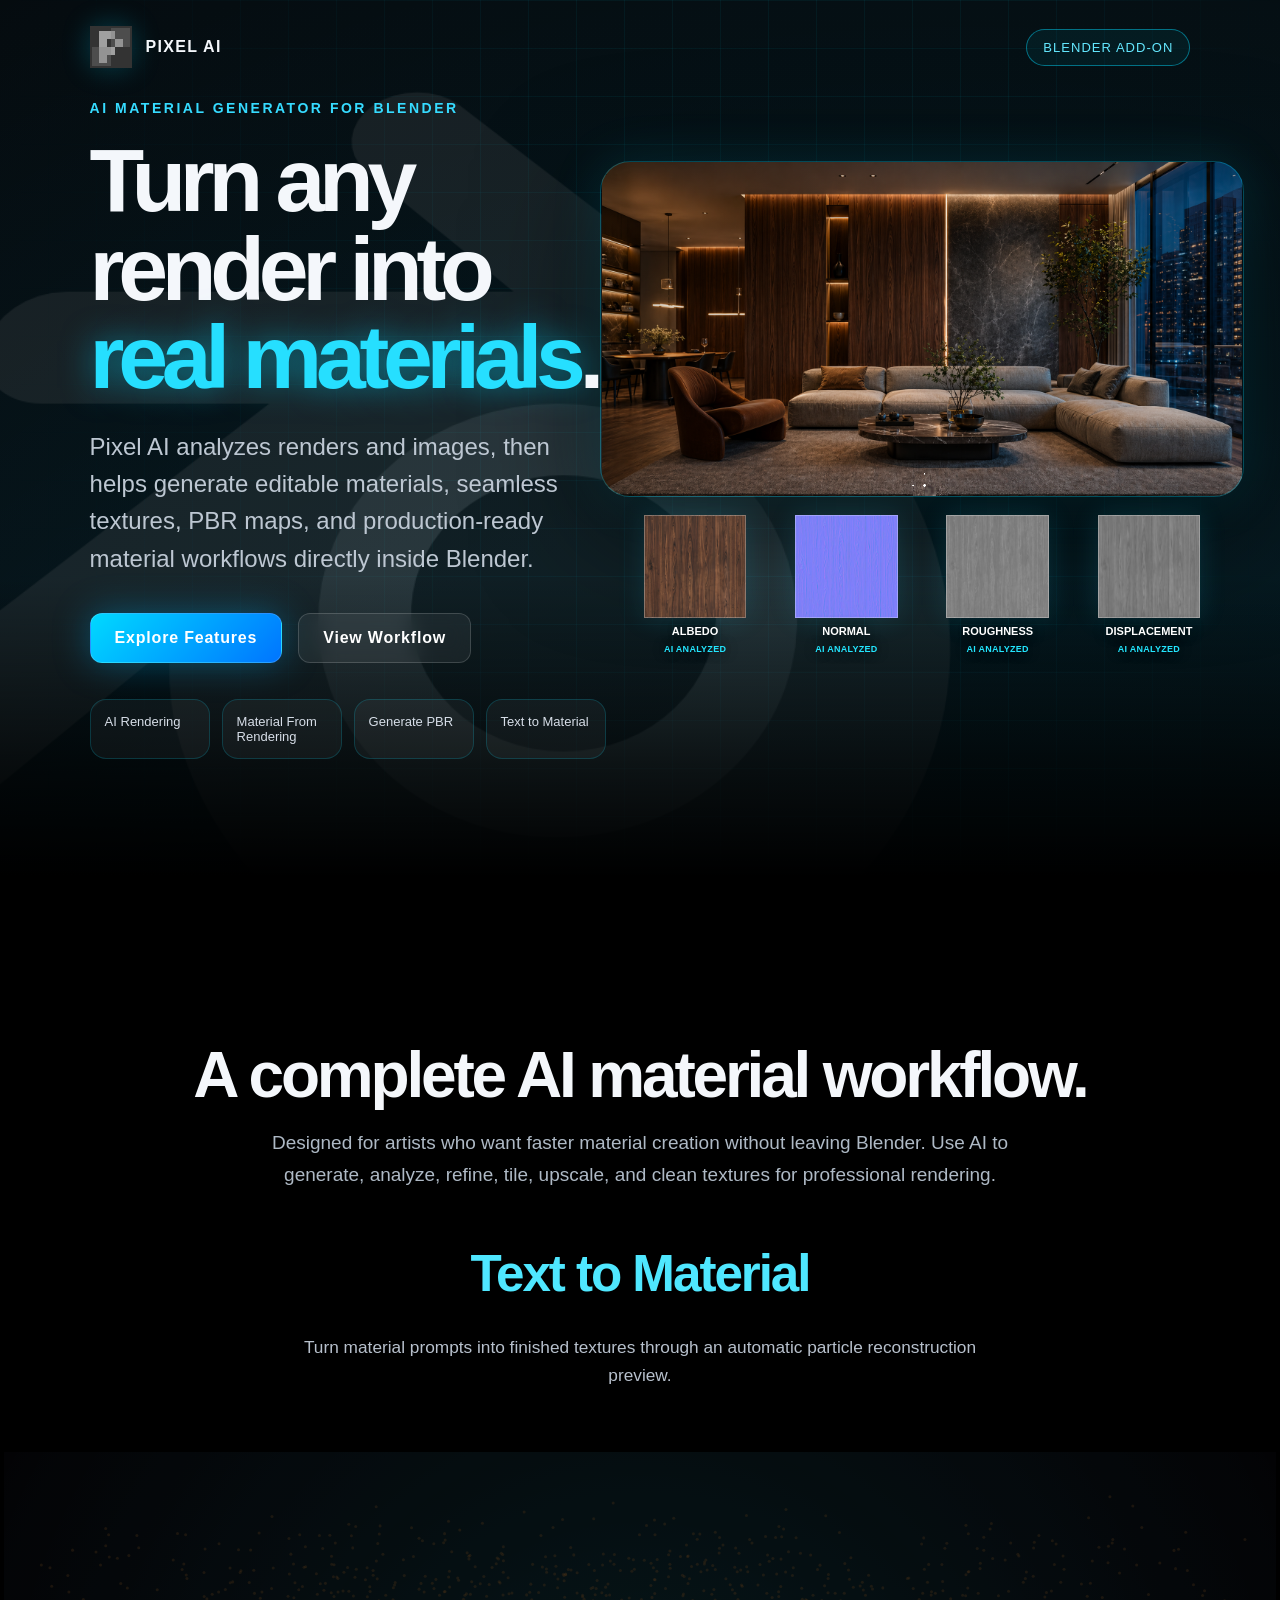
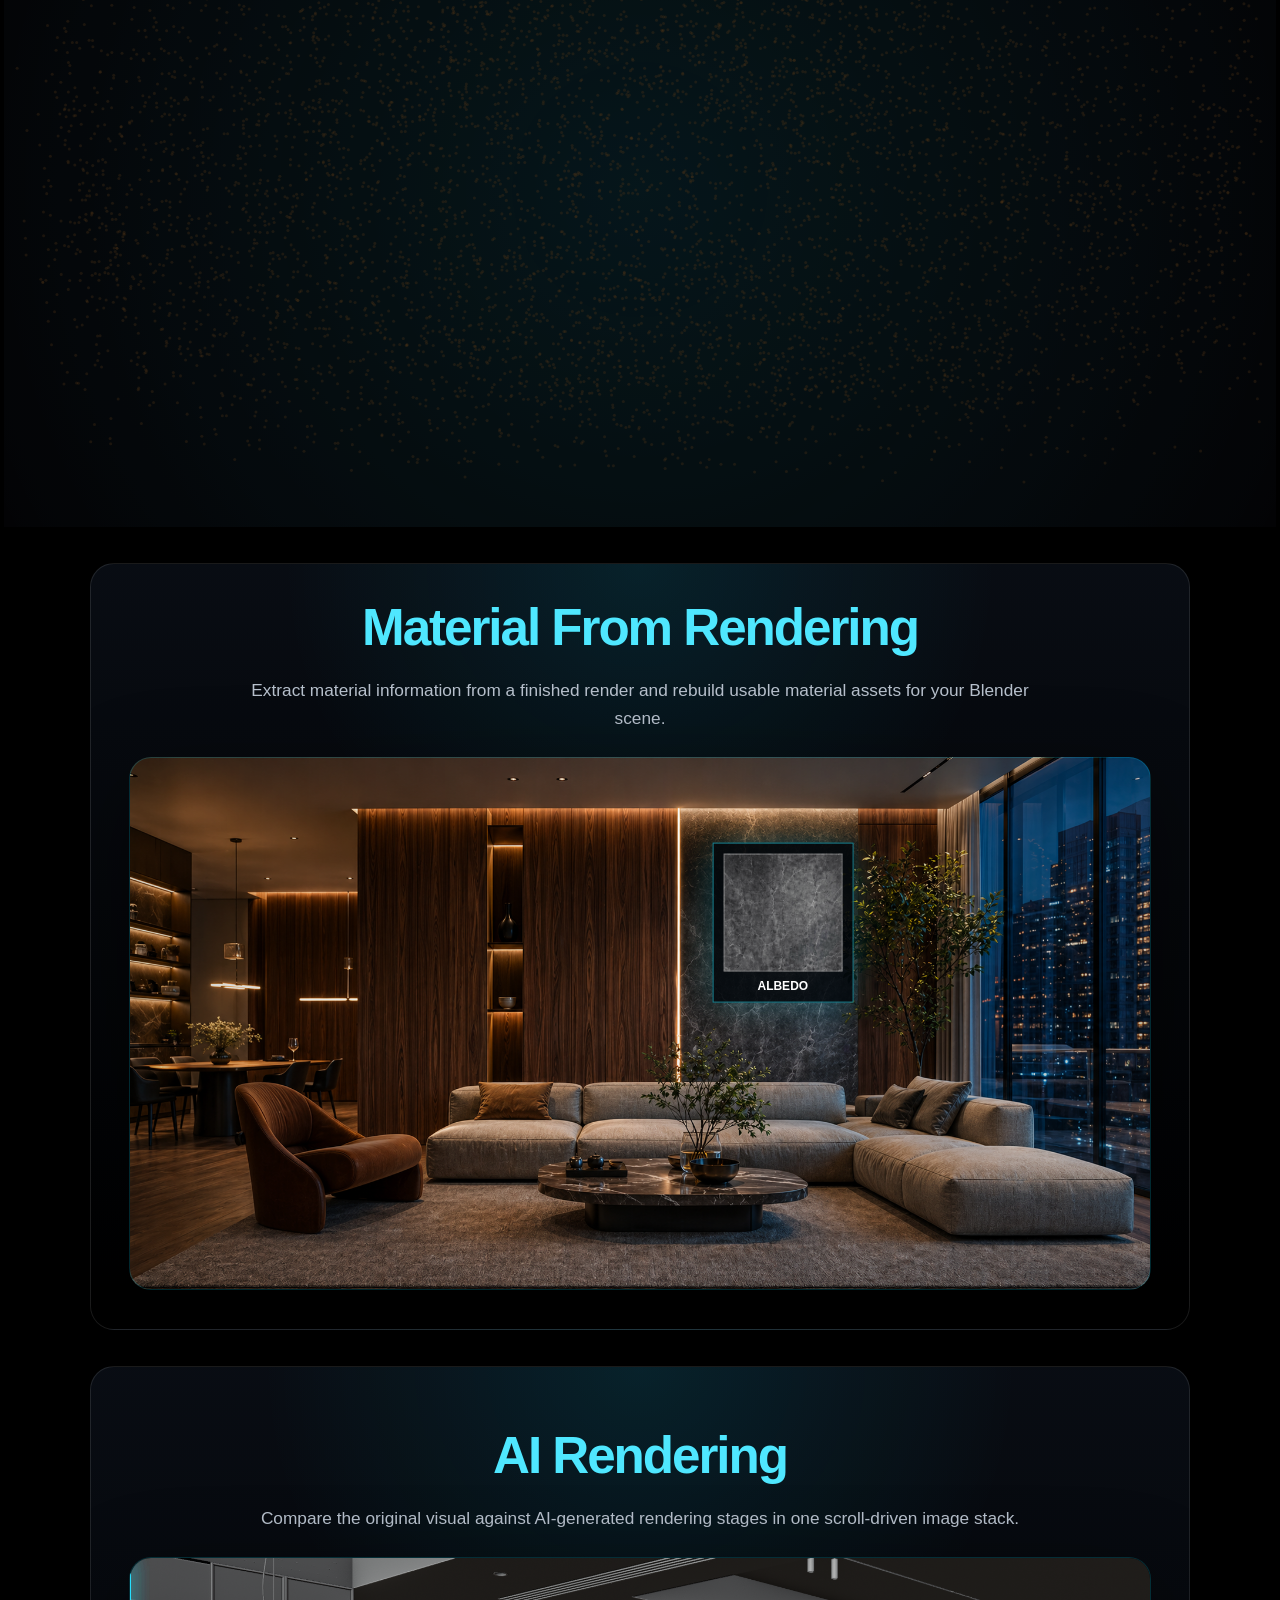
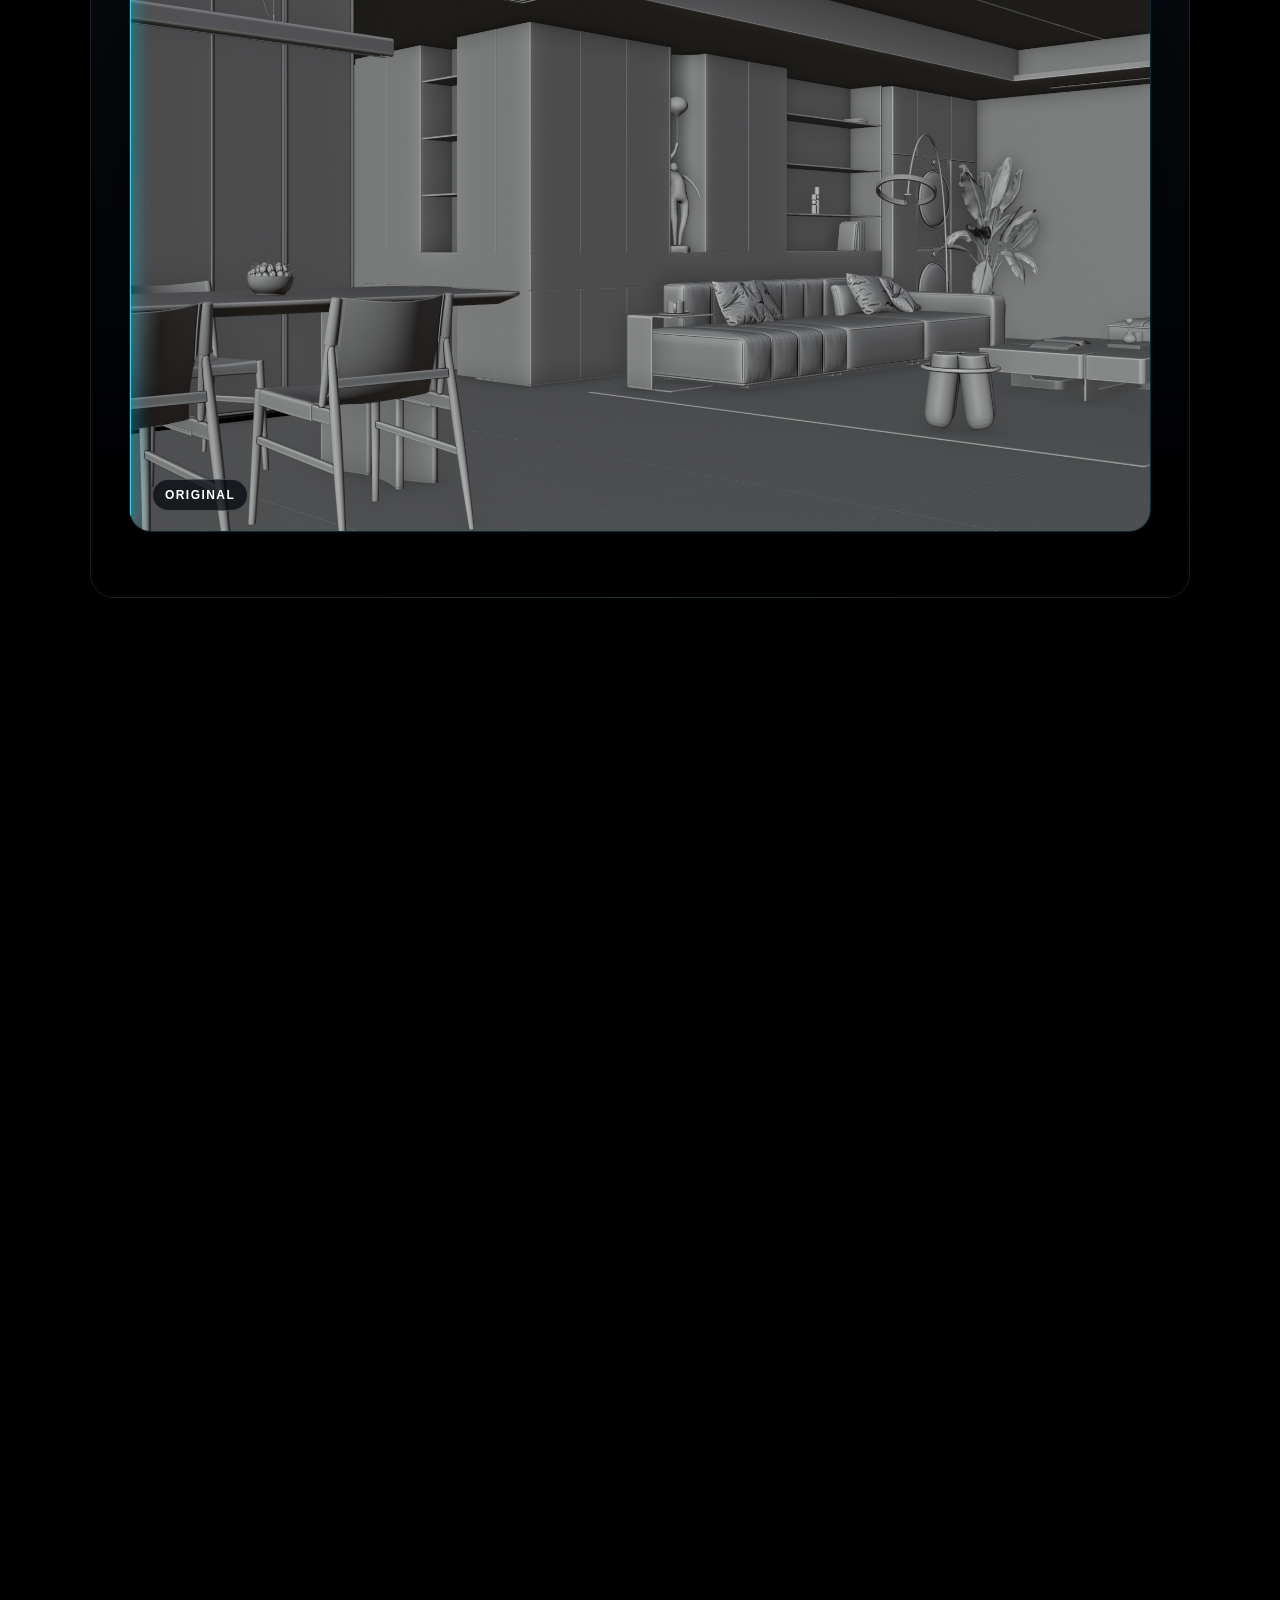
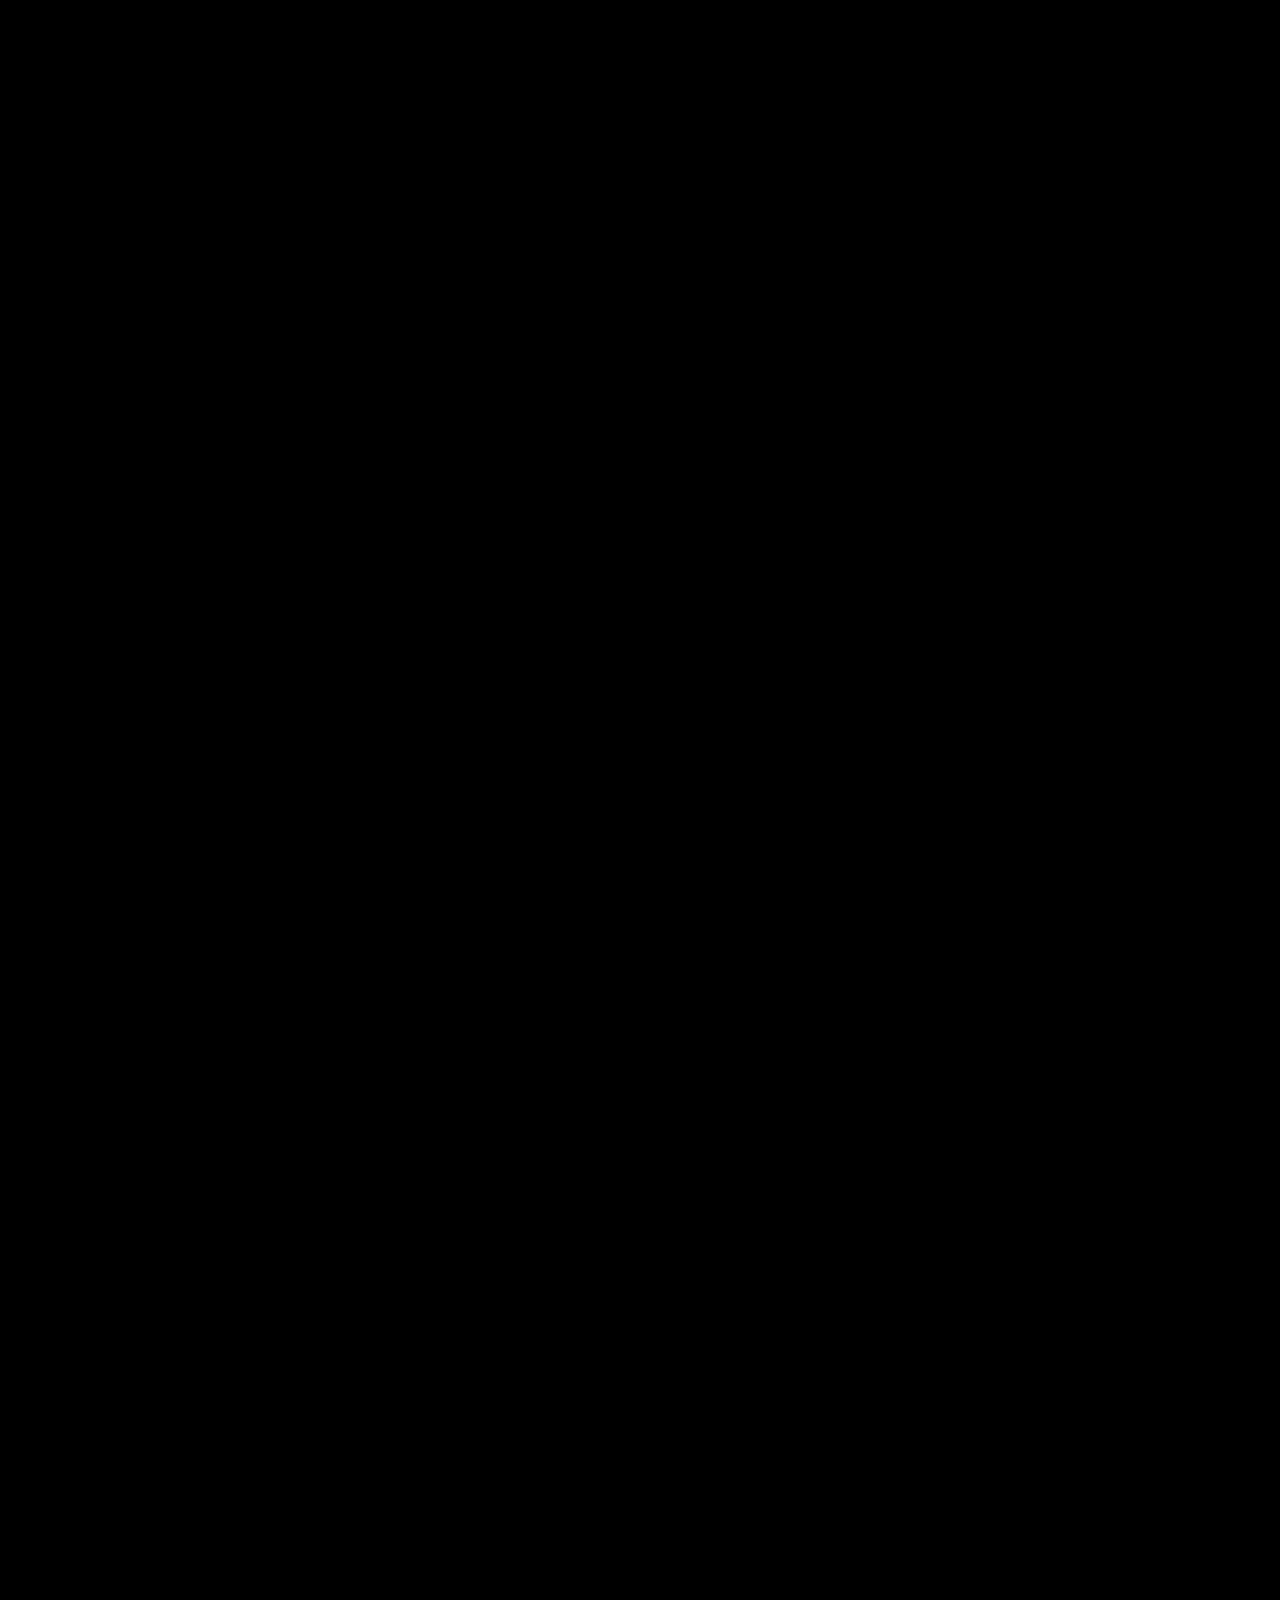
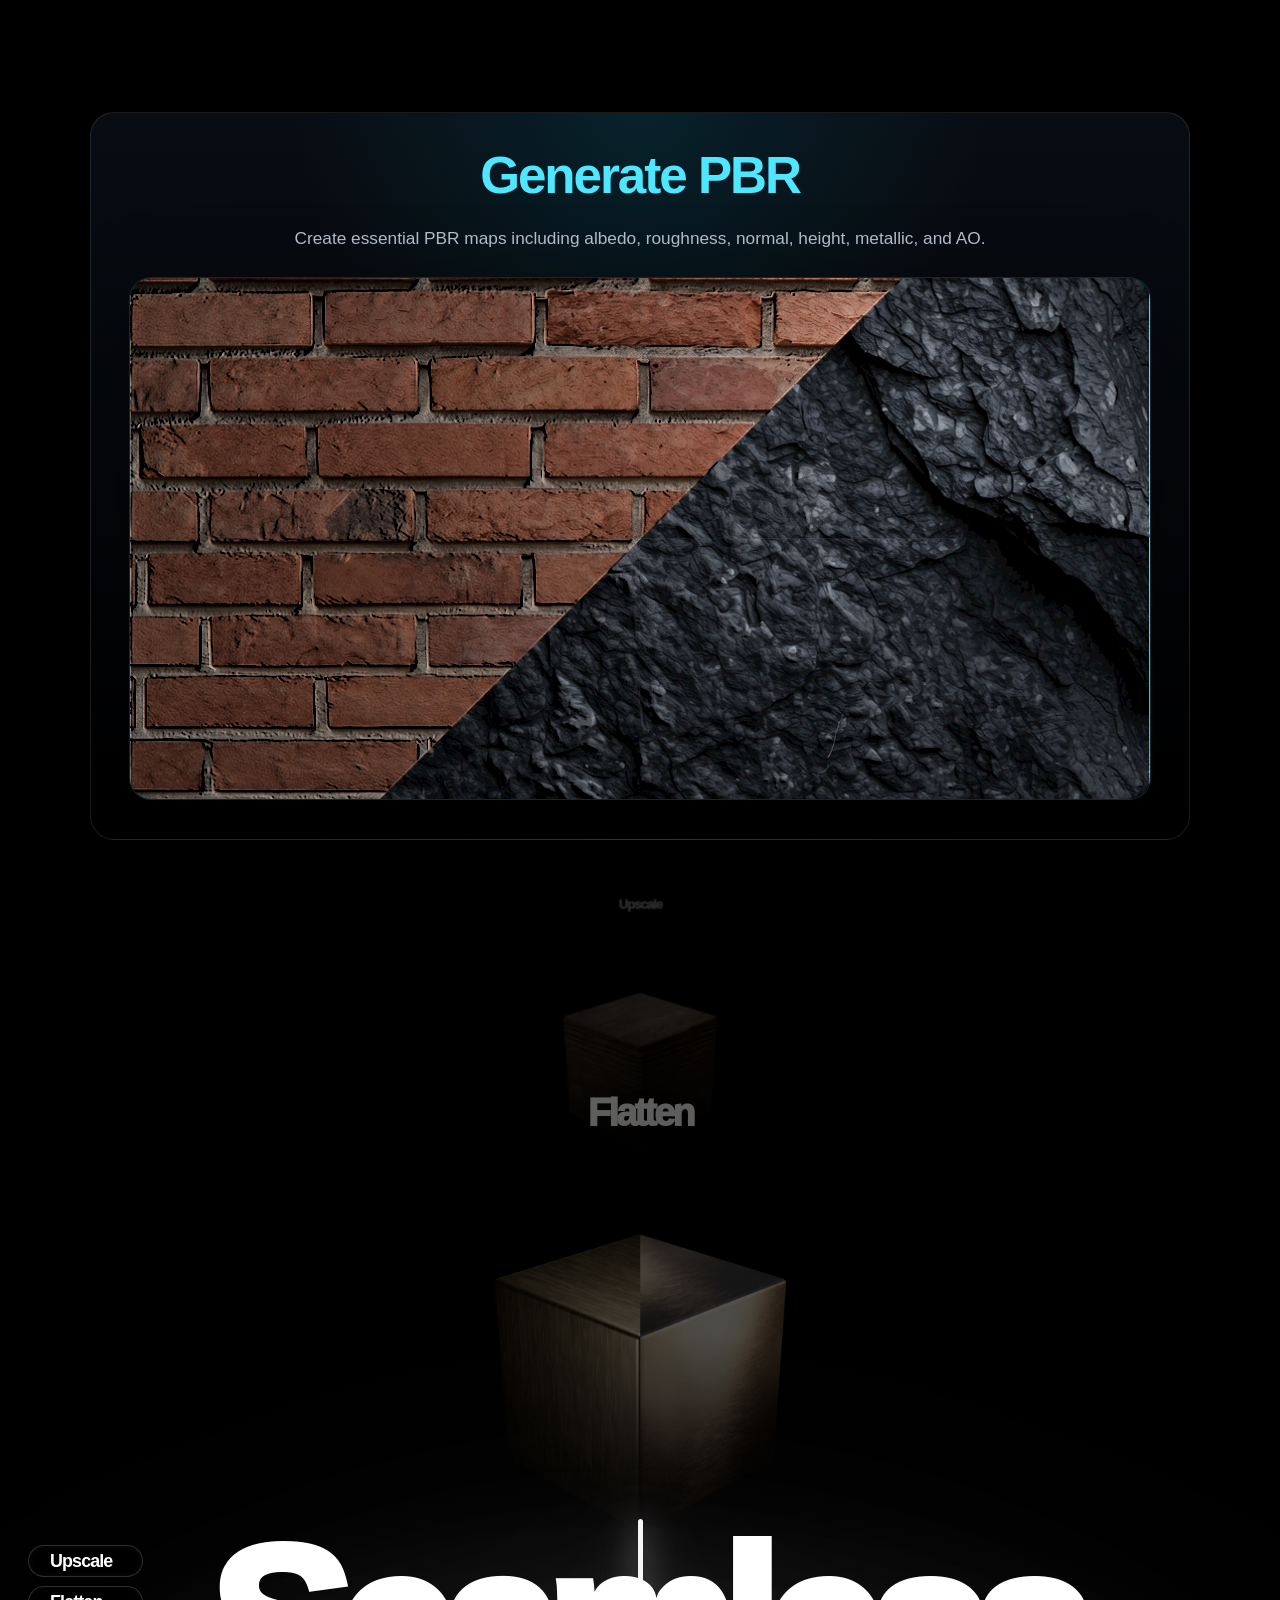
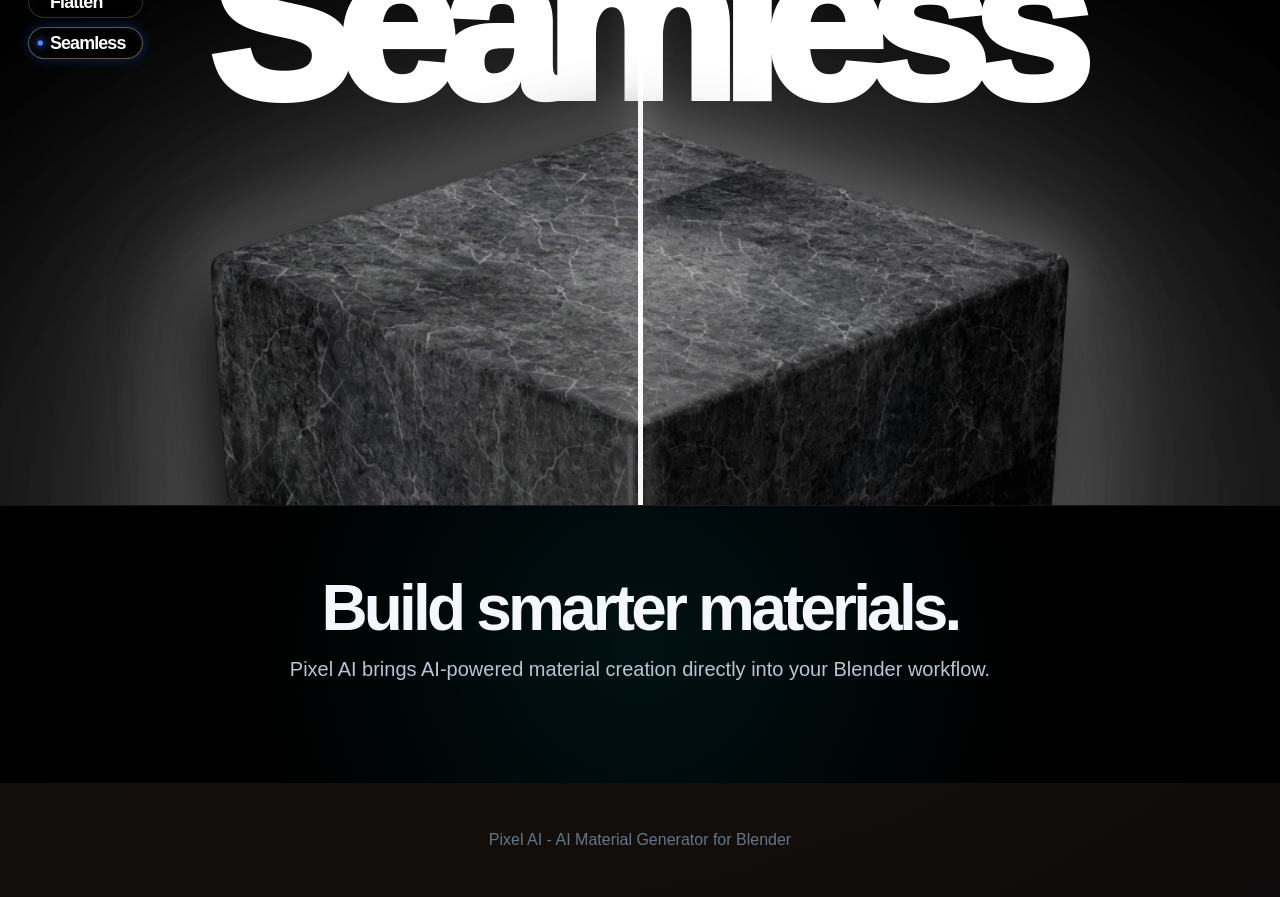
==== commit 1f018cf5: "V4" ====
--- a/index.html
+++ b/index.html
@@ -26,7 +26,7 @@
         <p class="subtitle">Pixel AI analyzes renders and images, then helps generate editable materials, seamless textures, PBR maps, and production-ready material workflows directly inside Blender.</p>
         <div class="actions">
           <a class="button primary" href="#features">Explore Features</a>
-          <a class="button secondary" href="#workflow">View Workflow</a>
+          <a class="button secondary" href="#features">View Workflow</a>
         </div>
         <div class="feature-strip">
           <div class="mini-card">AI Rendering</div>
@@ -61,6 +61,17 @@
       <h2 class="section-title">A complete AI material workflow.</h2>
       <p class="section-text">Designed for artists who want faster material creation without leaving Blender. Use AI to generate, analyze, refine, tile, upscale, and clean textures for professional rendering.</p>
       <div class="grid">
+        <div class="card text-material-card">
+          <h3>Text to Material</h3>
+          <p>Turn material prompts into finished textures through an automatic particle reconstruction preview.</p>
+          <div class="particulate-demo" aria-label="Text to material particle reconstruction">
+            <canvas id="text-material-canvas"></canvas>
+            <div class="particulate-label">
+              <span>TEXT PROMPT</span>
+              <strong>AI MATERIAL SYNTHESIS</strong>
+            </div>
+          </div>
+        </div>
         <div class="card material-rendering-card">
           <h3>Material From Rendering</h3>
           <p>Extract material information from a finished render and rebuild usable material assets for your Blender scene.</p>
@@ -126,79 +137,39 @@
             </svg>
           </div>
         </div>
-        <div class="card text-material-card">
-          <h3>Text to Material</h3>
-          <p>Turn material prompts into finished textures through an automatic particle reconstruction preview.</p>
-          <div class="particulate-demo" aria-label="Text to material particle reconstruction">
-            <canvas id="text-material-canvas"></canvas>
-            <div class="particulate-label">
-              <span>TEXT PROMPT</span>
-              <strong>AI MATERIAL SYNTHESIS</strong>
+        <div class="card addon-showcase-card">
+          <div class="addon-showcase" data-active="0" aria-label="Addon capability comparison showcase">
+            <div class="addon-tabs" aria-label="Addon showcase controls">
+              <button class="addon-tab is-active" type="button" data-addon-index="2">Upscale</button>
+              <button class="addon-tab" type="button" data-addon-index="1">Flatten</button>
+              <button class="addon-tab" type="button" data-addon-index="0">Seamless</button>
             </div>
-          </div>
-        </div>
-        <div class="card seamless-card">
-          <h3>Seamless Tiling</h3>
-          <p>Preview generated materials as continuous surfaces before applying them to large architectural scenes.</p>
-          <div class="switch-demo seamless-demo" data-stage="0" aria-label="Seamless material selection preview">
-            <div class="switch-menu">
-              <span>SEAM</span>
-              <span>SEAMLESS</span>
+            <div class="addon-stack" role="button" tabindex="0" aria-label="Show next addon comparison">
+              <div class="addon-item is-active" data-addon-index="0">
+                <strong class="addon-title">Seamless</strong>
+                <div class="addon-cube">
+                  <img class="addon-before" src="img/Seam.png" alt="Visible texture seam" />
+                  <img class="addon-after" src="img/Seamless.png" alt="Seamless texture result" />
+                  <span class="addon-split-line"></span>
+                </div>
+              </div>
+              <div class="addon-item is-next" data-addon-index="1">
+                <strong class="addon-title">Flatten</strong>
+                <div class="addon-cube">
+                  <img class="addon-before" src="img/unflatten.png" alt="Texture with baked lighting" />
+                  <img class="addon-after" src="img/flatten.png" alt="Flattened texture result" />
+                  <span class="addon-split-line"></span>
+                </div>
+              </div>
+              <div class="addon-item is-tail" data-addon-index="2">
+                <strong class="addon-title">Upscale</strong>
+                <div class="addon-cube">
+                  <img class="addon-before" src="img/NoScale.png" alt="Low resolution texture" />
+                  <img class="addon-after" src="img/UpScale.png" alt="Upscaled texture result" />
+                  <span class="addon-split-line"></span>
+                </div>
+              </div>
             </div>
-            <div class="switch-stage">
-              <img class="switch-panel" src="img/Seam.png" alt="Visible texture seam" />
-              <img class="switch-panel" src="img/Seamless.png" alt="Seamless texture result" />
-            </div>
-          </div>
-        </div>
-        <div class="card flatten-card">
-          <h3>Flatten Lighting</h3>
-          <p>Remove baked shadows and lighting so albedo maps stay clean inside physically based materials.</p>
-          <div class="switch-demo flatten-demo" data-stage="0" aria-label="Flatten lighting before and after preview">
-            <div class="switch-menu">
-              <span>UNFLATTEN</span>
-              <span>FLATTEN</span>
-            </div>
-            <div class="switch-stage">
-              <img class="switch-panel" src="img/unflatten.png" alt="Texture with baked lighting" />
-              <img class="switch-panel" src="img/flatten.png" alt="Flattened texture" />
-            </div>
-          </div>
-        </div>
-        <div class="card upscale-card">
-          <h3>Upscale</h3>
-          <p>Recover crisp textile detail from soft source material and prepare textures for close-up rendering.</p>
-          <div class="switch-demo upscale-demo" data-stage="0" aria-label="Upscale texture selection preview">
-            <div class="switch-menu">
-              <span>NO SCALE</span>
-              <span>UPSCALE</span>
-            </div>
-            <div class="switch-stage">
-              <img class="switch-panel" src="img/NoScale.png" alt="Low resolution texture" />
-              <img class="switch-panel" src="img/UpScale.png" alt="Upscaled texture result" />
-            </div>
-          </div>
-        </div>
-      </div>
-    </section>
-
-    <section class="section" id="workflow">
-      <h2 class="section-title">From visual reference to PBR material.</h2>
-      <p class="section-text">Show customers the transformation clearly: input image, AI analysis, generated maps, then final material preview.</p>
-      <div class="workflow">
-        <div class="big-panel">
-          <h3>Generated Material Preview</h3>
-          <p class="section-text">A cinematic material sphere helps customers instantly understand the output quality.</p>
-          <div class="sphere"></div>
-        </div>
-        <div class="big-panel">
-          <h3>PBR Map Output</h3>
-          <p class="section-text">Present generated maps in a clean grid for a premium technical feel.</p>
-          <div class="maps">
-            <div class="map">ALBEDO</div>
-            <div class="map">NORMAL</div>
-            <div class="map">ROUGHNESS</div>
-            <div class="map">HEIGHT</div>
           </div>
         </div>
       </div>
--- a/index.css
+++ b/index.css
@@ -46,7 +46,7 @@
   content: "";
   position: absolute;
   left: -17%;
-  top: -12%;
+  top: -7%;
   width: min(142vw, 1220px);
   aspect-ratio: 1;
   background: url("img/blender_icon_1024x1024.png") center / contain no-repeat;
@@ -474,6 +474,7 @@
 
 #features {
   padding-top: 166px;
+  padding-bottom: 0;
   border-top: 0;
   background: #000;
 }
@@ -577,7 +578,7 @@
 .ai-comparator,
 .pbr-demo,
 .particulate-demo,
-.switch-demo {
+.addon-showcase {
   position: relative;
   z-index: 1;
   width: min(100%, 1060px);
@@ -654,7 +655,7 @@
 }
 
 .ai-rendering-card {
-  min-height: 520vh;
+  min-height: 390vh;
   padding: 0;
   border: 0;
   background: transparent;
@@ -669,6 +670,8 @@
 .ai-sticky-stage {
   position: sticky;
   top: 34px;
+  max-width: 1320px;
+  margin: 0 auto;
   width: 100%;
   min-height: calc(100vh - 68px);
   display: flex;
@@ -773,20 +776,18 @@
 
 .particulate-demo {
   --particulate-image: url("img/Woodtext.png");
+  width: min(120%, 1272px);
   aspect-ratio: 16 / 8.5;
   background:
-    radial-gradient(circle at 50% 50%, rgba(38, 223, 255, .12), transparent 44%),
+    radial-gradient(circle at 50% 50%, rgba(38, 223, 255, .12), transparent 100%),
     #050508;
+  border: 0 !important;
+  border-radius: 0 !important;
+  box-shadow: none !important;
 }
 
 .particulate-demo::before {
-  content: "";
-  position: absolute;
-  inset: 12%;
-  background: var(--particulate-image) center / contain no-repeat;
-  opacity: .28;
-  filter: blur(1px);
-  transform: scale(1.05);
+  content: none;
 }
 
 #text-material-canvas {
@@ -798,135 +799,335 @@
 }
 
 .particulate-label {
-  position: absolute;
-  left: 24px;
-  bottom: 22px;
+  display: none !important;
+}
+
+.text-material-card {
+  padding: 0;
+  border: 0;
+  border-radius: 0;
+  background: #000;
+  box-shadow: none;
+  overflow: visible;
+}
+
+.text-material-card::after {
+  content: none;
+}
+
+.text-material-card h3 {
+  margin-top: 0;
+  margin-bottom: 10px;
+  text-align: center;
+}
+
+.text-material-card p {
+  max-width: 720px;
+  margin: 0 auto clamp(22px, 3vw, 38px);
+  text-align: center;
+}
+
+.addon-showcase-card {
+  --addon-stage-anchor: clamp(660px, 45vw + 150px, 833px);
+  width: 100vw;
+  margin-left: calc(50% - 50vw);
+  margin-right: calc(50% - 50vw);
+  height: clamp(1120px, 96vw, 1500px);
+  min-height: 0;
+  padding: 0;
+  border: 0;
+  border-radius: 0;
+  background: #000;
+  box-shadow: none;
+  overflow: hidden;
+}
+
+.addon-showcase-card::after {
+  content: none;
+}
+
+.addon-showcase {
+  height: 100%;
+  min-height: 0;
+  width: 100%;
+  display: block;
+  padding: 0;
+  background: #000;
+  border: 0;
+  border-radius: 0;
+  box-shadow: none;
+  overflow: hidden;
+}
+
+.addon-tabs {
+  position: absolute;
+  left: 28px;
+  top: var(--addon-stage-anchor);
+  z-index: 20;
+  width: clamp(172px, 18vw, 260px);
+  display: grid;
+  gap: 18px;
+  justify-items: stretch;
+  transform: translateY(-50%) scale(.5);
+  transform-origin: left center;
+}
+
+.addon-tab {
+  position: relative;
+  min-height: clamp(52px, 5vw, 66px);
+  padding: 0 22px 0 42px;
+  border-radius: 999px;
+  border: 2px solid rgba(255, 255, 255, .18);
+  background: rgba(0, 0, 0, .76);
+  color: #fff;
+  font: inherit;
+  font-size: clamp(22px, 2.8vw, 36px);
+  font-weight: 900;
+  letter-spacing: -.05em;
+  text-align: left;
+  cursor: pointer;
+  box-shadow: inset 0 0 18px rgba(255, 255, 255, .035);
+  transition: border-color .35s ease, box-shadow .35s ease, transform .35s ease, color .35s ease;
+}
+
+.addon-tab::before {
+  content: "";
+  position: absolute;
+  left: 17px;
+  top: 50%;
+  width: 11px;
+  height: 11px;
+  border-radius: 50%;
+  background: transparent;
+  transform: translateY(-50%);
+  transition: background .35s ease, box-shadow .35s ease;
+}
+
+.addon-tab:hover {
+  border-color: rgba(255, 255, 255, .36);
+  transform: translateX(4px);
+}
+
+.addon-tab.is-active {
+  border-color: rgba(255, 255, 255, .34);
+  box-shadow: inset 0 0 18px rgba(255, 255, 255, .05), 0 0 26px rgba(54, 116, 255, .28);
+}
+
+.addon-tab.is-active::before {
+  background: #4d83ff;
+  box-shadow: 0 0 18px #4d83ff, 0 0 32px rgba(77, 131, 255, .72);
+}
+
+.addon-stack {
+  position: absolute;
+  left: 50%;
+  top: var(--addon-stage-anchor);
+  width: min(112vw, 1500px);
+  height: min(150vw, 1590px);
+  min-height: 760px;
+  outline: none;
+  cursor: pointer;
+  isolation: isolate;
+  transform: translate(-50%, -50%) scale(1.25);
+}
+
+.addon-item {
+  position: absolute;
+  left: 50%;
+  top: 50%;
+  width: min(104%, 1180px);
+  aspect-ratio: 1.22 / 1;
+  opacity: 0;
+  pointer-events: none;
+  transform-origin: 50% 58%;
+  transition: transform .78s cubic-bezier(.2, .9, .18, 1), opacity .5s ease, filter .6s ease;
+}
+
+.addon-item.is-active {
+  z-index: 12;
+  opacity: 1;
+  filter: none;
+  transform: translate(-50%, -29%) scale(1);
+}
+
+.addon-item.is-next {
+  z-index: 8;
+  opacity: .82;
+  filter: brightness(.52) blur(.4px);
+  transform: translate(-50%, -82%) scale(.34);
+}
+
+.addon-item.is-tail {
+  z-index: 6;
+  opacity: .62;
+  filter: brightness(.4) blur(.7px);
+  transform: translate(-50%, -105%) scale(.18);
+}
+
+.addon-item.is-exiting {
+  z-index: 18;
+  opacity: 0;
+  filter: brightness(1.08) blur(1px);
+  transform: translate(-50%, -18%) scale(1.28);
+}
+
+.addon-item.is-entering {
+  animation: addonTailEnter .82s cubic-bezier(.2, .9, .18, 1) both;
+}
+
+.addon-title {
+  position: absolute;
+  left: 50%;
+  top: 24%;
+  z-index: 1;
+  color: #fff;
+  font-size: clamp(118px, 13.5vw, 214px);
+  font-weight: 950;
+  letter-spacing: -.075em;
+  line-height: .8;
+  text-shadow: 0 10px 32px rgba(0, 0, 0, .78);
+  transform: translateX(-50%);
+  white-space: nowrap;
+  transition: font-size .78s cubic-bezier(.2, .9, .18, 1), opacity .45s ease, top .78s cubic-bezier(.2, .9, .18, 1);
+}
+
+.addon-item.is-next .addon-title {
+  top: 6%;
+  font-size: clamp(56px, 7vw, 104px);
+  opacity: .86;
+}
+
+.addon-item.is-tail .addon-title {
+  top: -4%;
+  font-size: clamp(34px, 4.6vw, 58px);
+  opacity: .72;
+}
+
+.addon-cube {
+  position: absolute;
+  left: 50%;
+  bottom: -24%;
   z-index: 2;
-  display: grid;
-  gap: 4px;
-  text-align: left;
+  width: 122%;
+  height: 104%;
+  transform: translateX(-50%);
+}
+
+.addon-item.is-active .addon-cube {
+  filter:
+    drop-shadow(0 0 20px rgba(255, 255, 255, .38))
+    drop-shadow(0 0 58px rgba(255, 255, 255, .22))
+    drop-shadow(0 0 116px rgba(255, 255, 255, .13));
+}
+
+.addon-item.is-active .addon-cube::before {
+  content: "";
+  position: absolute;
+  inset: -5% -6% -2%;
+  z-index: 0;
+  border-radius: 34%;
+  background: radial-gradient(ellipse at 50% 54%, rgba(255, 255, 255, .28), rgba(255, 255, 255, .1) 34%, transparent 68%);
+  opacity: .72;
   pointer-events: none;
 }
 
-.particulate-label span {
-  color: #4fe7ff;
-  font-size: 11px;
-  font-weight: 900;
-  letter-spacing: .16em;
-}
-
-.particulate-label strong {
-  color: #fff;
-  font-size: 16px;
-  letter-spacing: .08em;
-}
-
-.switch-demo {
-  aspect-ratio: 16 / 8.5;
-  display: grid;
-  grid-template-columns: minmax(160px, 220px) 1fr;
-  gap: 22px;
-  padding: 28px;
-  background:
-    radial-gradient(circle at 72% 48%, rgba(0, 220, 255, .1), transparent 34%),
-    #020305;
-  cursor: pointer;
-}
-
-.switch-menu {
-  display: grid;
-  align-content: center;
-  gap: 16px;
-  text-align: left;
-  z-index: 3;
-}
-
-.switch-menu span {
-  position: relative;
-  display: block;
-  color: rgba(255, 255, 255, .42);
-  font-size: 12px;
-  font-weight: 900;
-  letter-spacing: .13em;
-  padding: 12px 0 12px 24px;
-  transition: color .35s ease, transform .35s ease;
-}
-
-.switch-menu span::before {
+.addon-cube::after {
   content: "";
   position: absolute;
-  left: 0;
-  top: 50%;
-  width: 9px;
-  height: 9px;
-  border-radius: 50%;
-  border: 1px solid rgba(79, 231, 255, .8);
-  transform: translateY(-50%);
-  box-shadow: 0 0 0 rgba(79, 231, 255, 0);
-  transition: background .35s ease, box-shadow .35s ease, transform .35s ease;
-}
-
-.switch-demo[data-stage="0"] .switch-menu span:nth-child(1),
-.switch-demo[data-stage="1"] .switch-menu span:nth-child(2) {
-  color: #fff;
-  transform: translateX(8px);
-}
-
-.switch-demo[data-stage="0"] .switch-menu span:nth-child(1)::before,
-.switch-demo[data-stage="1"] .switch-menu span:nth-child(2)::before {
-  background: #4fe7ff;
-  box-shadow: 0 0 20px rgba(79, 231, 255, .86);
-  transform: translateY(-50%) scale(1.25);
-}
-
-.switch-stage {
-  position: relative;
-  min-height: 100%;
-  border-radius: 18px;
-  overflow: hidden;
-  border: 1px solid rgba(255, 255, 255, .08);
-  background: #05070a;
-}
-
-.switch-panel {
+  inset: 42% -8% 0;
+  z-index: 4;
+  background: linear-gradient(180deg, rgba(0, 0, 0, 0), #000 78%);
+  opacity: 0;
+  pointer-events: none;
+}
+
+.addon-item:not(.is-active) .addon-cube::after {
+  opacity: .82;
+}
+
+.addon-cube img {
   position: absolute;
   inset: 0;
   width: 100%;
   height: 100%;
+  object-fit: cover;
+  filter: drop-shadow(0 26px 36px rgba(0, 0, 0, .9));
+  user-select: none;
+  pointer-events: none;
+}
+
+.addon-before {
+  z-index: 1;
+}
+
+.addon-after {
+  z-index: 2;
+  clip-path: inset(0 50% 0 0);
+}
+
+.addon-item.is-active .addon-after {
+  animation: addonCompareClip 4.8s ease-in-out infinite;
+}
+
+.addon-split-line {
+  position: absolute;
+  top: 2%;
+  bottom: 0;
+  left: 50%;
+  z-index: 5;
+  width: 4px;
+  border-radius: 999px;
+  background: rgba(255, 255, 255, .96);
+  box-shadow: 0 0 24px rgba(255, 255, 255, .52);
+  transform: translateX(-50%);
   opacity: 0;
-  transform: translateX(22px) scale(1.02);
-  transition: opacity .65s ease, transform .65s ease, clip-path .65s ease;
-}
-
-.switch-demo[data-stage="0"] .switch-panel:nth-child(1),
-.switch-demo[data-stage="1"] .switch-panel:nth-child(2) {
+}
+
+.addon-item.is-active .addon-split-line {
   opacity: 1;
-  transform: translateX(0) scale(1);
-}
-
-.switch-stage img {
-  display: block;
-  width: 100%;
-  height: 100%;
-  object-fit: cover;
-}
-
-.compare-panel {
-  display: grid;
-  grid-template-columns: 1fr 1fr;
-}
-
-.compare-panel img,
-.compare-panel div {
-  position: relative;
-  width: 100%;
-  height: 100%;
-}
-
-.compare-panel img {
-  object-fit: cover;
-  background-size: cover;
-  background-position: center;
+  animation: addonCompareLine 4.8s ease-in-out infinite;
+}
+
+@keyframes addonCompareClip {
+  0%,
+  100% {
+    clip-path: inset(0 68% 0 0);
+  }
+
+  45% {
+    clip-path: inset(0 30% 0 0);
+  }
+
+  72% {
+    clip-path: inset(0 52% 0 0);
+  }
+}
+
+@keyframes addonCompareLine {
+  0%,
+  100% {
+    left: 32%;
+  }
+
+  45% {
+    left: 70%;
+  }
+
+  72% {
+    left: 48%;
+  }
+}
+
+@keyframes addonTailEnter {
+  from {
+    opacity: 0;
+    transform: translate(-50%, -105%) scale(0);
+  }
+
+  to {
+    opacity: .62;
+    transform: translate(-50%, -105%) scale(.18);
+  }
 }
 
 .workflow {
@@ -1065,6 +1266,60 @@
     height: 120px;
   }
 
+  .addon-showcase {
+    height: 1120px;
+  }
+
+  .addon-tabs {
+    left: 16px;
+    top: 72px;
+    grid-template-columns: 1fr;
+    gap: 10px;
+    width: min(calc(100% - 36px), 260px);
+    transform: none;
+  }
+
+  .addon-tab {
+    min-height: 46px;
+    padding: 0 16px 0 34px;
+    font-size: clamp(18px, 6vw, 24px);
+  }
+
+  .addon-tab::before {
+    left: 15px;
+    width: 8px;
+    height: 8px;
+  }
+
+  .addon-stack {
+    left: 50%;
+    top: 535px;
+    width: min(136vw, 680px);
+    min-height: 600px;
+    height: 650px;
+    transform: translate(-50%, -50%) scale(1.25);
+  }
+
+  .addon-item {
+    width: min(122%, 720px);
+  }
+
+  .addon-title {
+    font-size: clamp(46px, 16vw, 76px);
+  }
+
+  .addon-item.is-next {
+    transform: translate(-50%, -82%) scale(.32);
+  }
+
+  .addon-item.is-tail {
+    transform: translate(-50%, -106%) scale(.18);
+  }
+
+  .addon-item.is-exiting {
+    transform: translate(-50%, -18%) scale(1.2);
+  }
+
   .feature-strip {
     grid-template-columns: repeat(2, 1fr);
   }
